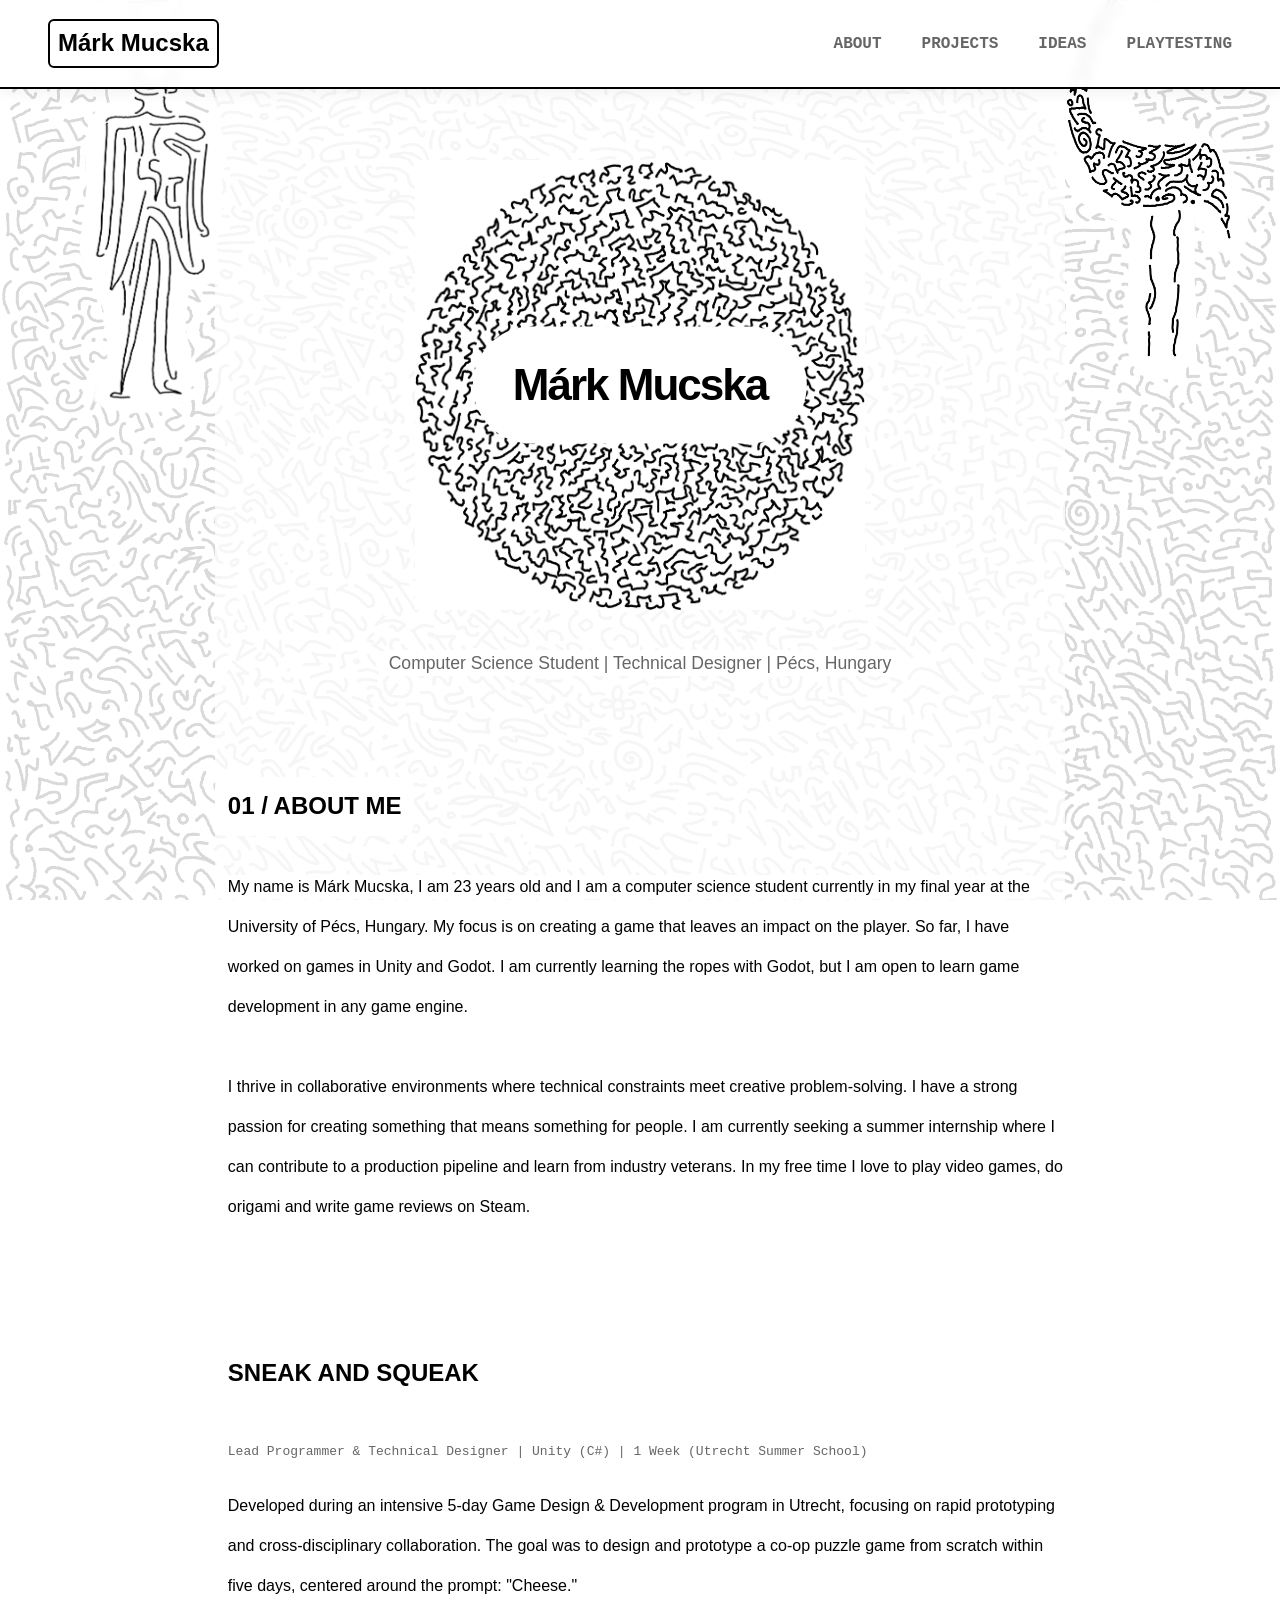
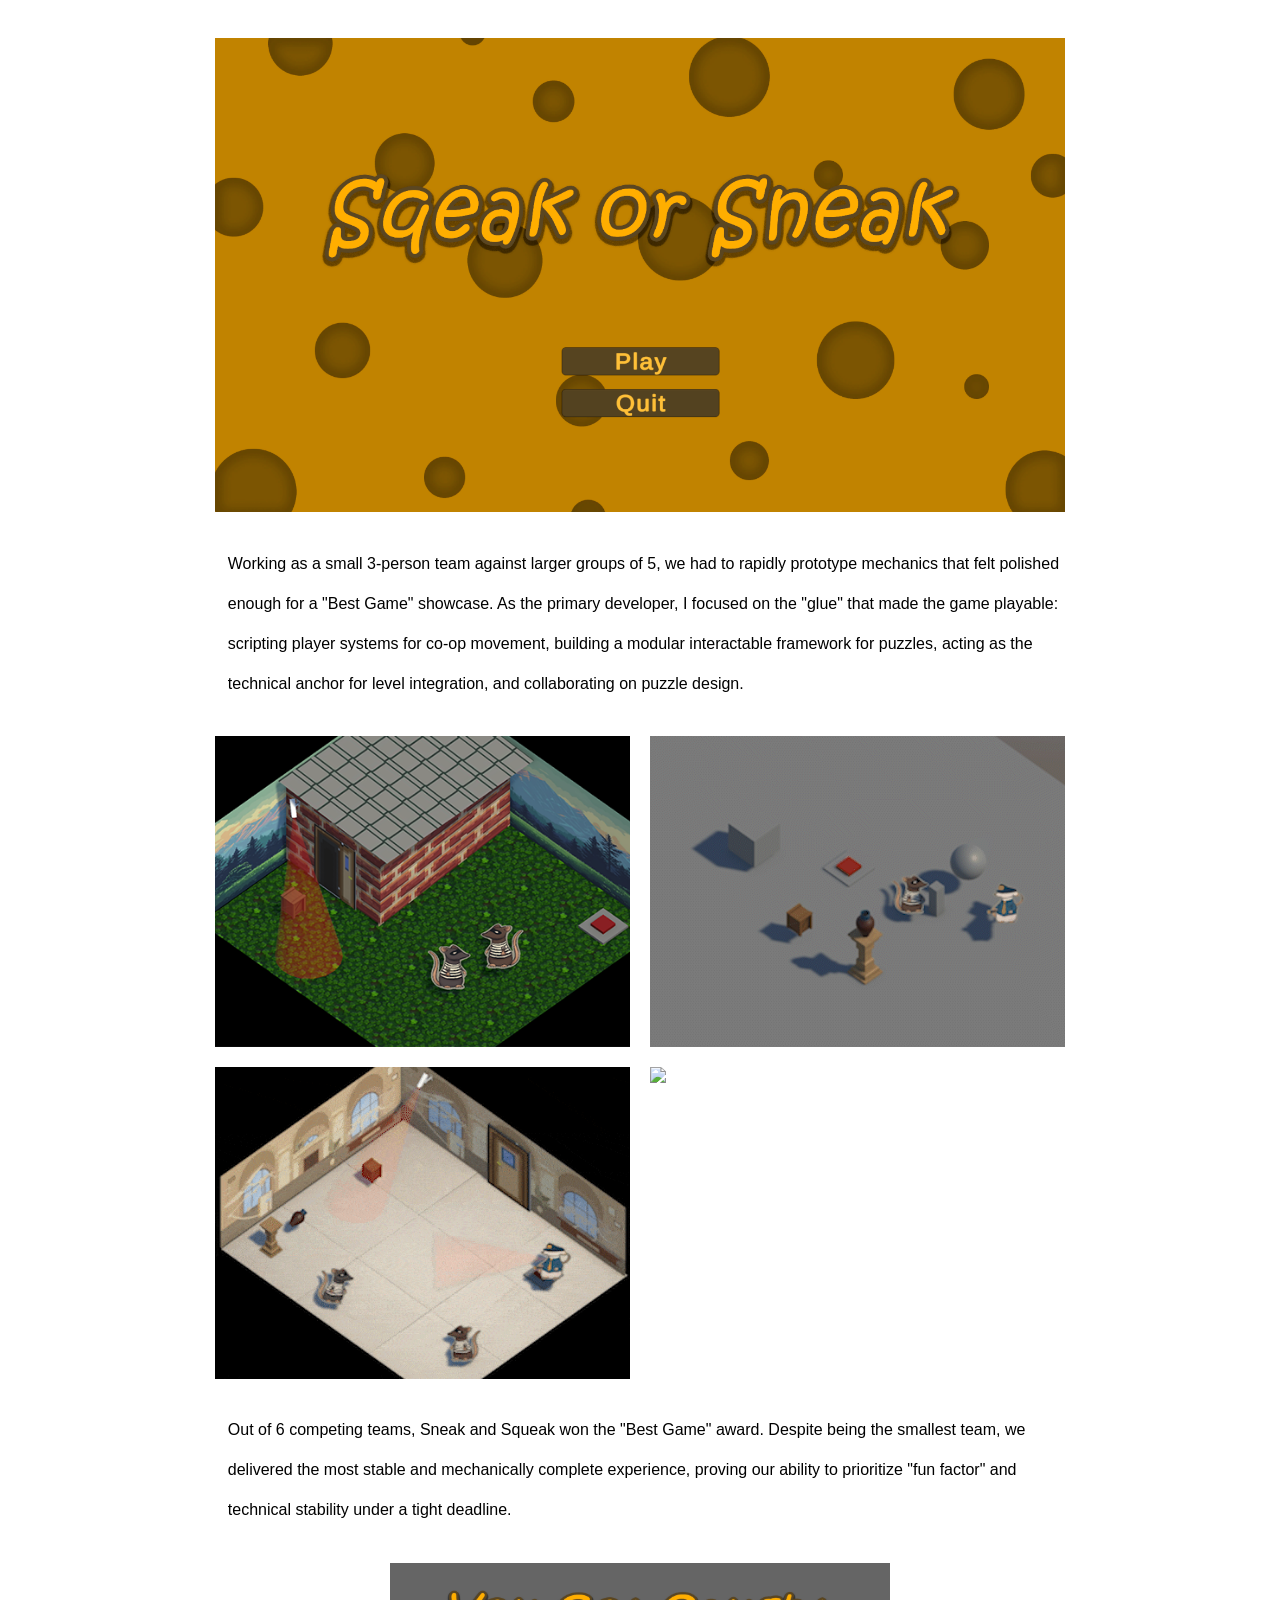
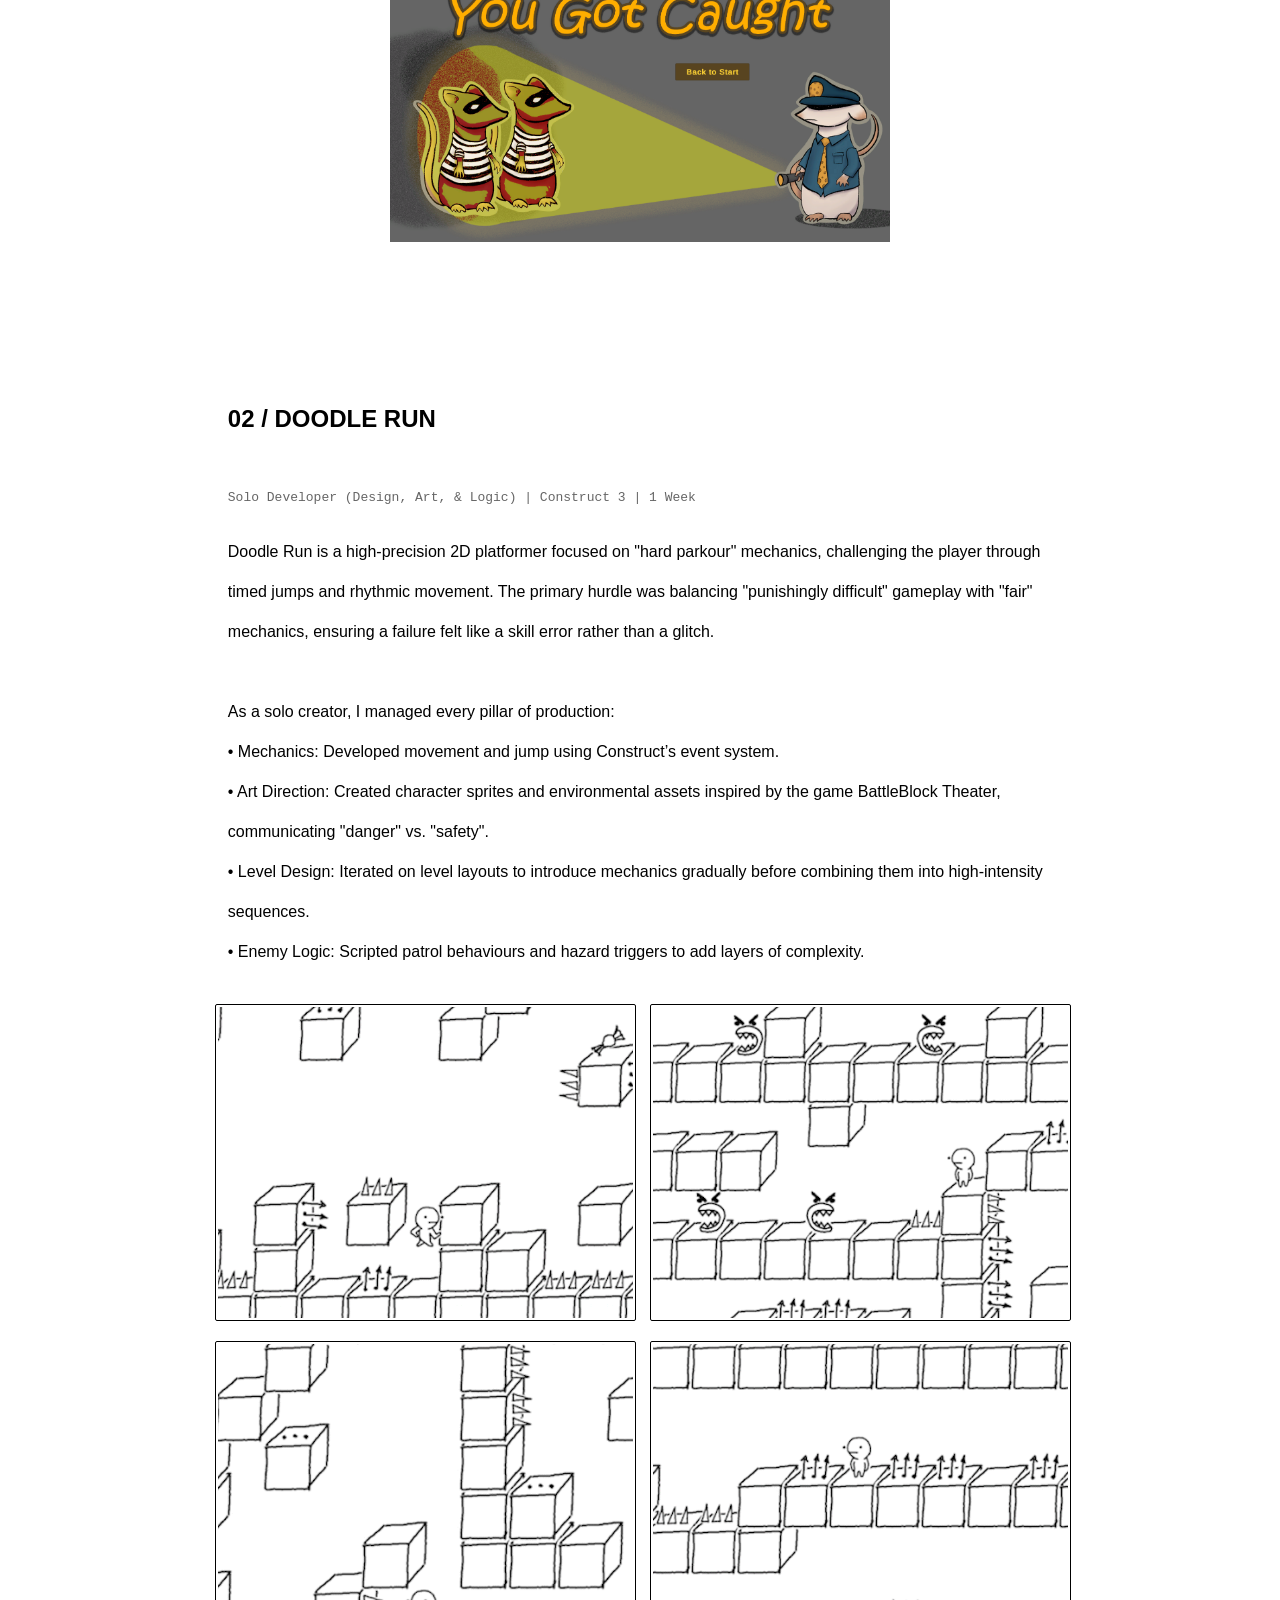
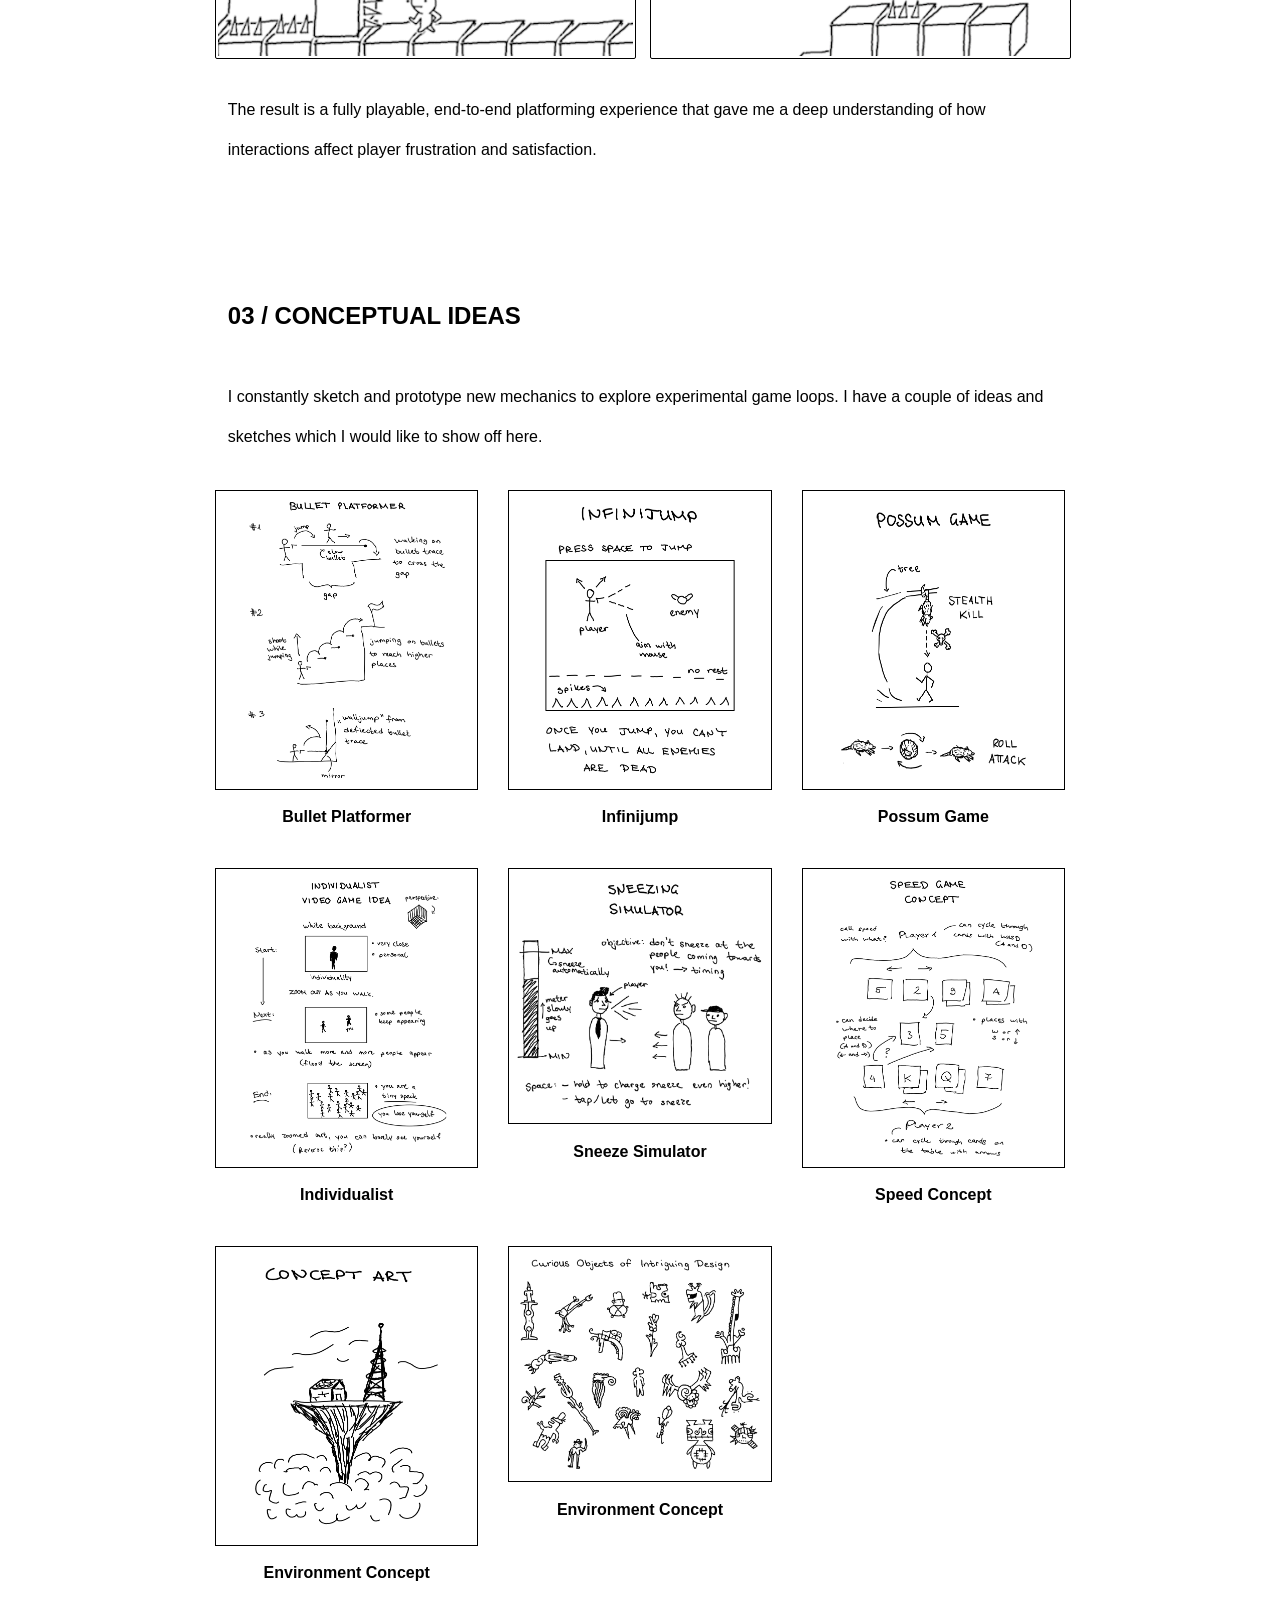
==== index.html @ 869388c9 "graphic and changes" ====
<!DOCTYPE html>
<html lang="en">
<head>
    <meta charset="UTF-8">
    <meta name="viewport" content="width=device-width, initial-scale=1.0">
    <title>Márk Mucska | Portfolio 2026</title>
    <link rel="stylesheet" href="style.css">
</head>
<body>

    <nav>
        <a href="#hero" class="nav-logo">Márk Mucska</a>
        <ul class="nav-links">
            <li><a href="#about">About</a></li>
            <li><a href="#sneak">Projects</a></li>
            <li><a href="#ideas">Ideas</a></li>
            <li><a href="#experience">Playtesting</a></li>
        </ul>
    </nav>

    <img src="media/graphics/left_side_fix.png" class="side-art left-art sketch-asset">
    <img src="media/graphics/right_side_fix.png" class="side-art right-art sketch-asset">

    <div class="container">
        <header id="hero" class="site-header reveal">
            <div class="hero-overlay-container">
                <img src="media/graphics/hero.png" class="hero-overlay-img sketch-asset" alt="Hero Art">
                <h1 class="hero-title-overlay">Márk Mucska</h1>
            </div>
            
            <p class="hero-subtitle">
                Computer Science Student | Technical Designer | Pécs, Hungary
            </p>
        </header>

        <section id="about" class="reveal">
            <h2>01 / About Me</h2>
            <br>
            <p>My name is Márk Mucska, I am 23 years old and I am a computer science student currently in my final year at the University of Pécs, Hungary. My focus is on creating a game that leaves an impact on the player. So far, I have worked on games in Unity and Godot. I am currently learning the ropes with Godot, but I am open to learn game development in any game engine.</p>
            <br><br>
            <p>I thrive in collaborative environments where technical constraints meet creative problem-solving. I have a strong passion for creating something that means something for people. I am currently seeking a summer internship where I can contribute to a production pipeline and learn from industry veterans. In my free time I love to play video games, do origami and write game reviews on Steam.</p>
        </section>

        <section id="sneak" class="reveal">
            <h2>Sneak and Squeak</h2>
            <br>
            <span class="project-meta">Lead Programmer & Technical Designer | Unity (C#) | 1 Week (Utrecht Summer School)</span>
            
            <p>Developed during an intensive 5-day Game Design & Development program in Utrecht, focusing on rapid prototyping and cross-disciplinary collaboration. The goal was to design and prototype a co-op puzzle game from scratch within five days, centered around the prompt: "Cheese."</p>
            
            <img src="media/sneak/sneak_4.png" class="feature-img hover-lift" alt="Title Screen">
            
            <p>Working as a small 3-person team against larger groups of 5, we had to rapidly prototype mechanics that felt polished enough for a "Best Game" showcase. As the primary developer, I focused on the "glue" that made the game playable: scripting player systems for co-op movement, building a modular interactable framework for puzzles, acting as the technical anchor for level integration, and collaborating on puzzle design.</p>

            <div class="gallery-grid dynamic-grid">
                <img src="media/sneak/sneak_6.png" class="hover-lift">
                <img src="media/sneak/sneak_1.gif" class="hover-lift">
                <img src="media/sneak/sneak_2.gif" class="hover-lift">
                <img src="media/sneak/sneak_3.gif" class="hover-lift">
            </div>

            <p>Out of 6 competing teams, Sneak and Squeak won the "Best Game" award. Despite being the smallest team, we delivered the most stable and mechanically complete experience, proving our ability to prioritize "fun factor" and technical stability under a tight deadline.</p>
            
            <img src="media/sneak/sneak_5.png" class="hover-lift" style="max-width: 500px; margin: 2rem auto; display: block;" alt="Caught Screen">
        </section>

        <section id="doodle" class="reveal">
            <h2>02 / Doodle Run</h2>
            <br>
            <span class="project-meta">Solo Developer (Design, Art, & Logic) | Construct 3 | 1 Week</span>
            
            <p>Doodle Run is a high-precision 2D platformer focused on "hard parkour" mechanics, challenging the player through timed jumps and rhythmic movement. The primary hurdle was balancing "punishingly difficult" gameplay with "fair" mechanics, ensuring a failure felt like a skill error rather than a glitch.</p>
            <br><br>
            <p>As a solo creator, I managed every pillar of production:</p><br>
            <p>• Mechanics: Developed movement and jump using Construct’s event system.</p><br>
            <p>• Art Direction: Created character sprites and environmental assets inspired by the game BattleBlock Theater, communicating "danger" vs. "safety".</p><br>
            <p>• Level Design: Iterated on level layouts to introduce mechanics gradually before combining them into high-intensity sequences.</p><br>
            <p>• Enemy Logic: Scripted patrol behaviours and hazard triggers to add layers of complexity.</p>

            <div class="gallery-grid dynamic-grid">
                <img src="media/doodle/doodle_1.gif" class="doodle-run-frame hover-lift">
                <img src="media/doodle/doodle_2.gif" class="doodle-run-frame hover-lift">
                <img src="media/doodle/doodle_3.gif" class="doodle-run-frame hover-lift">
                <img src="media/doodle/doodle_4.gif" class="doodle-run-frame hover-lift">
            </div>

            <p>The result is a fully playable, end-to-end platforming experience that gave me a deep understanding of how interactions affect player frustration and satisfaction.</p>
        </section>

        <section id="ideas" class="reveal">
            <h2>03 / Conceptual Ideas</h2>
            <br>
            <p>I constantly sketch and prototype new mechanics to explore experimental game loops. I have a couple of ideas and sketches which I would like to show off here.</p>

            <div class="ideas-grid dynamic-grid">
                <div class="idea-item" onclick="openLB('ideas',0)"><img src="media/ideas/bullet_plat.png" class="idea-frame"><p><strong>Bullet Platformer</strong></p></div>
                <div class="idea-item" onclick="openLB('ideas',1)"><img src="media/ideas/infinijump.png" class="idea-frame"><p><strong>Infinijump</strong></p></div>
                <div class="idea-item" onclick="openLB('ideas',2)"><img src="media/ideas/possum.png" class="idea-frame"><p><strong>Possum Game</strong></p></div>
                <div class="idea-item" onclick="openLB('ideas',3)"><img src="media/ideas/indiv.png" class="idea-frame"><p><strong>Individualist</strong></p></div>
                <div class="idea-item" onclick="openLB('ideas',4)"><img src="media/ideas/sneeze_sim.png" class="idea-frame"><p><strong>Sneeze Simulator</strong></p></div>
                <div class="idea-item" onclick="openLB('ideas',5)"><img src="media/ideas/speed.png" class="idea-frame"><p><strong>Speed Concept</strong></p></div>
                <div class="idea-item" onclick="openLB('ideas',6)"><img src="media/ideas/concept_art.png" class="idea-frame"><p><strong>Environment Concept</strong></p></div>
                <div class="idea-item" onclick="openLB('ideas',7)"><img src="media/ideas/ideas.png" class="idea-frame"><p><strong>Environment Concept</strong></p></div>
            </div>
        </section>

        <section id="experience" class="reveal">
            <h2>04 / Playtesting</h2>
            <br>
            <p>During the last couple of years, I did some playtesting for Tom Clancy's Rainbow Six Extraction, The Outlast Trials, Back 4 Blood, Deadlock and MultiVersus. Here I always left detailed feedback for these games which I hope was pretty helpful for companies.</p>
        </section>

        <footer class="reveal" style="text-align: center; padding: 4rem 0;">
            <img src="media/graphics/bottom_of_page.png" class="footer-art sketch-asset">
            <div class="contact-links">
                <a href="mailto:mark.mucska@gmail.com">Email</a>
                <a href="https://github.com/robb1ngood" target="_blank">GitHub</a>
                <a href="https://www.linkedin.com/in/márk-mucska-1a187a334/" target="_blank">LinkedIn</a>
                <a href="tel:+36301545406">+36301545406</a>
            </div>
            <p style="margin-top: 2rem; font-size: 0.7rem; color: #888;">© 2026 MÁRK MUCSKA</p>
        </footer>

    </div>

    <div class="lb" id="lb" onclick="lbOutside(event)">
        <div class="lb-inner">
            <button class="lb-close" onclick="closeLB()">CLOSE ✕</button>
            <button class="lb-arrow prev" onclick="event.stopPropagation();shiftLB(-1)">‹</button>
            <button class="lb-arrow next" onclick="event.stopPropagation();shiftLB(1)">›</button>
            <img id="lb-img" src="" alt="">
            <div class="lb-cap" id="lb-cap"></div>
        </div>
    </div>

    <script>
    // 1. Data defining the images in the gallery
    const galleryData = {
        ideas: [
            {src: 'media/ideas/bullet_plat.png', cap: 'Bullet Platformer'},
            {src: 'media/ideas/infinijump.png',  cap: 'Infinijump'},
            {src: 'media/ideas/possum.png',      cap: 'Possum Game'},
            {src: 'media/ideas/indiv.png',       cap: 'Individualist'},
            {src: 'media/ideas/sneeze_sim.png',  cap: 'Sneeze Simulator'},
            {src: 'media/ideas/speed.png',       cap: 'Speed Concept'},
            {src: 'media/ideas/concept_art.png', cap: 'Environment Concept'},
            {src: 'media/ideas/ideas.png',       cap: 'Environment Concept'}
        ]
    };

    let currentGallery = null;
    let currentIndex = 0;

    function openLB(gal, idx) {
        currentGallery = gal;
        currentIndex = idx;
        renderLB();
        document.getElementById('lb').classList.add('open');
        document.body.style.overflow = 'hidden'; 
    }

    function renderLB() {
        const item = galleryData[currentGallery][currentIndex];
        const lbImg = document.getElementById('lb-img');
        lbImg.src = item.src;
        document.getElementById('lb-cap').textContent = item.cap + ' (' + (currentIndex + 1) + '/' + galleryData[currentGallery].length + ')';
    }

    function shiftLB(direction) {
        const total = galleryData[currentGallery].length;
        currentIndex = (currentIndex + direction + total) % total;
        renderLB();
    }

    function closeLB() {
        document.getElementById('lb').classList.remove('open');
        document.body.style.overflow = '';
        document.getElementById('lb-img').src = '';
    }

    function lbOutside(e) {
        if (e.target === document.getElementById('lb')) closeLB();
    }

    document.addEventListener('keydown', e => {
        if (!document.getElementById('lb').classList.contains('open')) return;
        if (e.key === 'Escape') closeLB();
        if (e.key === 'ArrowRight') shiftLB(1);
        if (e.key === 'ArrowLeft') shiftLB(-1);
    });

    // --- DYNAMIC EFFECTS ADDITIONS ---

    // Scroll reveal
    const reveals = document.querySelectorAll('.reveal');
    const observer = new IntersectionObserver((entries) => {
      entries.forEach(entry => {
        if (entry.isIntersecting) {
          entry.target.classList.add('visible');
        }
      });
    }, { threshold: 0.1 });
    reveals.forEach(el => observer.observe(el));

    // Staggered Grids
    const grids = document.querySelectorAll('.dynamic-grid');
    const gridObserver = new IntersectionObserver((entries) => {
        entries.forEach(entry => {
            if (entry.isIntersecting) {
                entry.target.classList.add('visible');
                const children = Array.from(entry.target.children);
                children.forEach((child, i) => {
                    child.style.transitionDelay = `${i * 0.15}s`;
                });
            }
        });
    }, { threshold: 0.15 });
    grids.forEach(grid => gridObserver.observe(grid));

    // Active nav highlight
    const sections = document.querySelectorAll('section[id], header[id]');
    const navLinks = document.querySelectorAll('.nav-links a');
    window.addEventListener('scroll', () => {
      let current = '';
      sections.forEach(s => {
        if (window.scrollY >= s.offsetTop - 150) current = s.id;
      });
      navLinks.forEach(a => {
        a.classList.remove('active');
        if (a.getAttribute('href') === '#' + current) {
            a.classList.add('active');
        }
      });
    });
    </script>
</body>
</html>
---- style.css ----
/* --- DESIGN SYSTEM: INVERTED THEME --- */
:root {
    --bg-color: #ffffff;
    --text-color: #000000;
    --secondary-text: #666666;
    --accent-color: #000000;
}

html {
    scroll-behavior: smooth;
}

body {
    background-color: var(--bg-color);
    color: var(--text-color);
    font-family: 'Inter', -apple-system, sans-serif;
    line-height: 1.6;
    margin: 0;
    overflow-x: hidden;
}

/* Updated Background */
body::before {
    content: "";
    position: fixed;
    top: 50%;
    left: 50%;
    width: 100vh;
    height: 100vw;
    transform: translate(-50%, -50%) rotate(-90deg);
    background-image: url('media/graphics/background.png'); 
    background-size: cover;
    background-position: center;
    background-attachment: fixed;
    opacity: 0.15; 
    z-index: -1;
    pointer-events: none;
}

/* ── STICKY SKETCH NAV ── */
nav {
    position: fixed;
    top: 0; left: 0; right: 0;
    z-index: 1000;
    background: rgba(255, 255, 255, 0.95);
    border-bottom: 2px solid #000;
    padding: 1.2rem 3rem;
    display: flex;
    justify-content: space-between;
    align-items: center;
    box-shadow: 0 4px 15px rgba(0,0,0,0.05);
    backdrop-filter: blur(5px);
}

.nav-logo {
    font-weight: 900;
    font-size: 1.5rem;
    color: black;
    text-decoration: none;
    border: 2px solid black;
    padding: 0.2rem 0.5rem;
    border-radius: 6px;
    background: white;
    transition: transform 0.2s, box-shadow 0.2s;
}

.nav-logo:hover {
    transform: translateY(-2px);
    box-shadow: 4px 4px 0 black;
}

.nav-links {
    display: flex;
    gap: 2.5rem;
    list-style: none;
    margin: 0; padding: 0;
}

.nav-links a {
    text-decoration: none;
    color: var(--secondary-text);
    font-weight: bold;
    text-transform: uppercase;
    font-family: monospace;
    font-size: 1rem;
    position: relative;
    transition: color 0.2s ease;
}

.nav-links a::after {
    content: '';
    position: absolute;
    width: 100%;
    height: 2px;
    bottom: -4px;
    left: 0;
    background-color: #000;
    transform: scaleX(0);
    transform-origin: right;
    transition: transform 0.3s ease-out;
}

.nav-links a:hover, .nav-links a.active {
    color: #000;
}

.nav-links a:hover::after, .nav-links a.active::after {
    transform: scaleX(1);
    transform-origin: left;
}

/* Hero Section Layout */
.site-header {
    padding: 8rem 0 2rem; /* Adjusted for nav */
    text-align: center;
}

.hero-overlay-container {
    position: relative;
    width: 450px;
    height: 450px;
    margin: 0 auto 2.5rem;
    overflow: hidden;
    display: flex;
    justify-content: center;
    align-items: center;
}

.hero-overlay-img {
    display: block;
    width: 100%;
    height: 100%;
    object-fit: cover;
    animation: spin 30s linear infinite;
}

@keyframes spin {
    from { transform: rotate(0deg); }
    to { transform: rotate(360deg); }
}

.hero-title-overlay {
    position: absolute;
    top: 50%;
    left: 50%;
    transform: translate(-50%, -50%);
    font-size: 44px;
    font-weight: 900;
    color: black;
    margin: 0;
    background-color: white;
    padding: 10px 40px;
    white-space: nowrap;
    border-radius: 100px; 
}

.hero-subtitle {
    color: #666;
    max-width: 600px;
    margin: 0 auto;
    font-size: 1.1rem;
    line-height: 1.5;
}

.container {
    max-width: 850px;
    margin: 0 auto;
    position: relative;
    background: rgba(255, 255, 255, 0.75);
    z-index: 2;
    padding-top: 2rem; /* Buffer space under nav */
}

/* Side Art */
@keyframes wobble {
    0% { transform: rotate(-2deg); }
    50% { transform: rotate(2deg); }
    100% { transform: rotate(-2deg); }
}

.side-art {
    position: fixed;
    top: 15%;
    transform: translateY(-50%);
    width: 210px;
    z-index: 1;
    pointer-events: none;
    animation: wobble 6s ease-in-out infinite;
    backface-visibility: hidden;
}
.left-art { left: 30px; }
.right-art { animation-delay: -3s; right: 30px; }

/* Adjusted inline background styles here */
h1, h2, p, .project-meta, .idea-item p {
    display: inline;
    background: #ffffff;
    padding: 0.2rem 0.8rem; /* Slightly thicker padding to compensate for shadow loss */
    border-radius: 12px; /* Smooth rounded corners instead of 8px */
    line-height: 2.2;
    box-decoration-break: clone;
    -webkit-box-decoration-break: clone;
    /* Note: Sharp, horizontal box shadows removed here to fix the square edges */
}

h1 { 
    display: block;
    width: fit-content;
    margin: 0 auto 1rem;
    font-size: 3.5rem; 
    letter-spacing: -2px; 
    box-shadow: none;
}

h2 { 
    display: inline-block; 
    margin-bottom: 2rem;
    text-transform: uppercase;
}

section p {
    display: inline;
    margin-bottom: 1.5rem;
}

section {
    padding: 3rem 0;
    border-bottom: none;
    line-height: 2.5;
}

.project-meta {
    font-family: monospace;
    color: var(--secondary-text);
    display: block;
    margin-bottom: 1rem;
}

/* ── DYNAMIC ANIMATIONS ── */
.reveal {
    opacity: 0;
    transform: translateY(40px);
    transition: opacity 0.8s ease-out, transform 0.8s ease-out;
}

.reveal.visible {
    opacity: 1;
    transform: none;
}

.dynamic-grid > * {
    opacity: 0;
    transform: translateY(20px);
    transition: opacity 0.6s ease-out, transform 0.6s ease-out;
}

.dynamic-grid.visible > * {
    opacity: 1;
    transform: none;
}

/* Hover Lift Effect */
.hover-lift {
    transition: transform 0.3s ease, box-shadow 0.3s ease;
}
.hover-lift:hover {
    transform: translateY(-5px);
    box-shadow: 0 10px 20px rgba(0,0,0,0.1);
}

.gallery-grid {
    display: grid;
    grid-template-columns: 1fr 1fr;
    gap: 20px;
    margin: 2rem 0;
}

img, video {
    width: 100%;
    display: block;
    border: none;
}

.gallery-grid img.doodle-run-frame {
    border: 1px solid black;
    display: block;
    width: 100%;
    padding: 2px;
    background-color: white; 
    border-radius: 2px;
}

.feature-img { margin: 2rem 0; }

.ideas-grid {
    display: grid;
    grid-template-columns: repeat(auto-fill, minmax(250px, 1fr));
    gap: 30px;
    margin-top: 2rem;
}

.idea-item {
    text-align: center;
    cursor: pointer;
}

.idea-item img {
    max-height: 300px;
    object-fit: contain;
    margin: 0 auto;
}

.idea-item img.idea-frame {
    border: 1px solid #000;
    padding: 3px;
    background-color: #fff;
    display: block;
    width: 100%;
    height: auto;
    margin-bottom: 0.5rem;
    box-sizing: border-box;
    transition: all 0.2s ease;
}

.idea-item:hover img.idea-frame {
    border-color: #666;
    transform: scale(1.03) rotate(1deg);
    box-shadow: 0 10px 15px rgba(0,0,0,0.05);
}

/* --- CONTACT --- */
.footer-art { width: 100%; margin: 3rem 0; }
.contact-links a {
    color: var(--accent-color);
    text-decoration: underline;
    margin: 0 1rem;
    font-weight: bold;
    font-family: monospace;
    transition: color 0.2s;
}
.contact-links a:hover {
    color: #888;
}

/* --- LIGHTBOX --- */
.lb {
    display: none; 
    position: fixed; 
    inset: 0; 
    z-index: 2000;
    background: rgba(255, 255, 255, 0.98);
    align-items: center; 
    justify-content: center; 
    cursor: zoom-out;
}

.lb.open { display: flex; }

.lb-inner {
    position: relative;
    display: flex;
    flex-direction: column;
    align-items: center;
    justify-content: center;
    width: 90vw; 
    height: 90vh;
    pointer-events: none;
}

#lb-img {
    max-width: 100%;
    max-height: 80vh; 
    width: auto;
    height: auto;
    object-fit: contain; 
    border: 1px solid #000;
    background: white;
    box-shadow: 0 10px 30px rgba(0,0,0,0.1);
    pointer-events: auto;
}

.lb-cap {
    font-family: monospace;
    font-size: 0.9rem;
    color: #000;
    margin-top: 15px;
    background: white;
    padding: 5px 10px;
}

.lb-close {
    position: absolute;
    top: 0;
    right: 0;
    padding: 10px;
    background: white;
    border: 1px solid black;
    font-family: monospace;
    cursor: pointer;
    z-index: 2010;
    pointer-events: auto;
    transition: background 0.2s, color 0.2s;
}

.lb-close:hover {
    background: black;
    color: white;
}

.lb-arrow {
    position: absolute;
    top: 50%;
    transform: translateY(-50%);
    font-size: 3rem;
    background: rgba(255,255,255,0.8);
    border: none;
    cursor: pointer;
    padding: 10px;
    z-index: 2010;
    pointer-events: auto;
    transition: opacity 0.2s;
}

.lb-arrow:hover { opacity: 0.5; }
.lb-arrow.prev { left: -80px; }
.lb-arrow.next { right: -80px; }

/* Mobile fixes */
@media (max-width: 1100px) { .side-art { display: none; } }
@media (max-width: 800px) {
    .lb-arrow { display: none; }
    nav { padding: 1rem; }
    .nav-links { display: none; }
}
@media (max-width: 600px) { 
    .gallery-grid, .ideas-grid { grid-template-columns: 1fr; } 
    h1 { font-size: 2.5rem; } 
    .hero-overlay-container { width: 300px; height: 300px; }
}
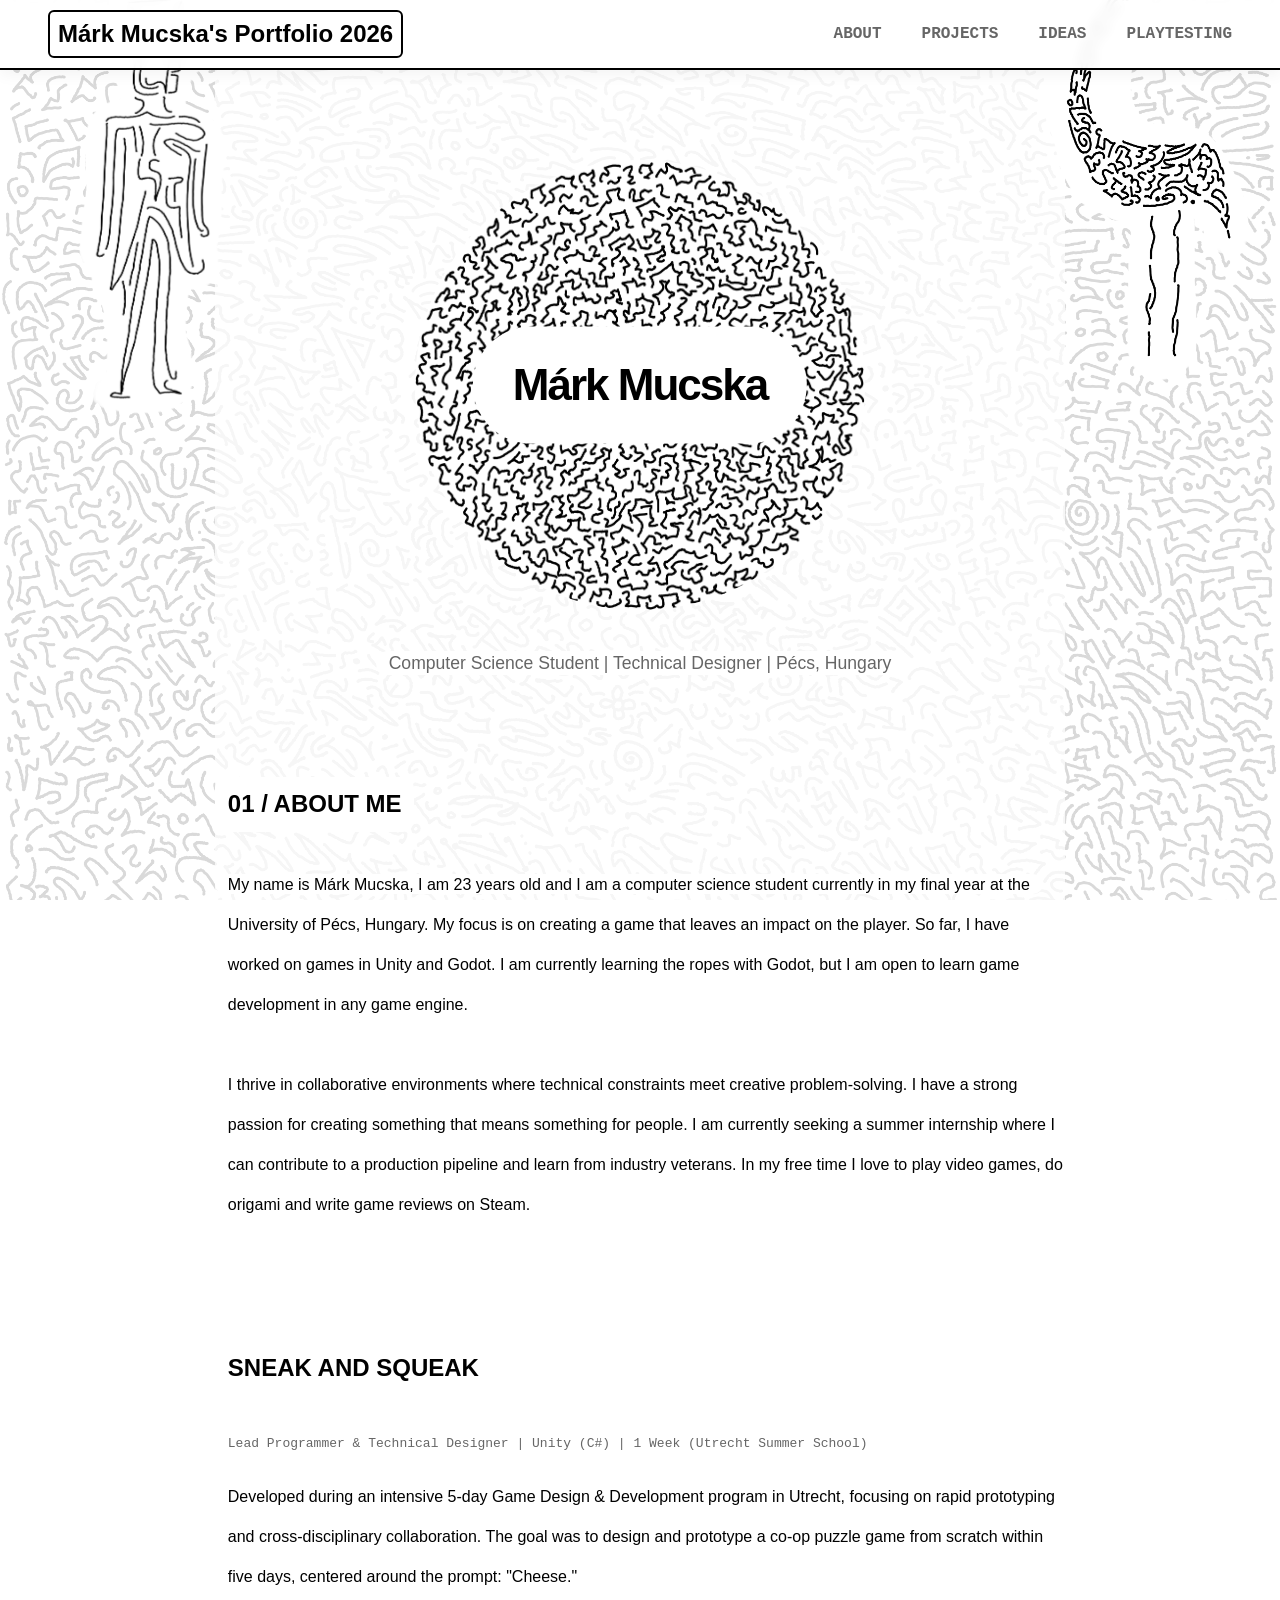
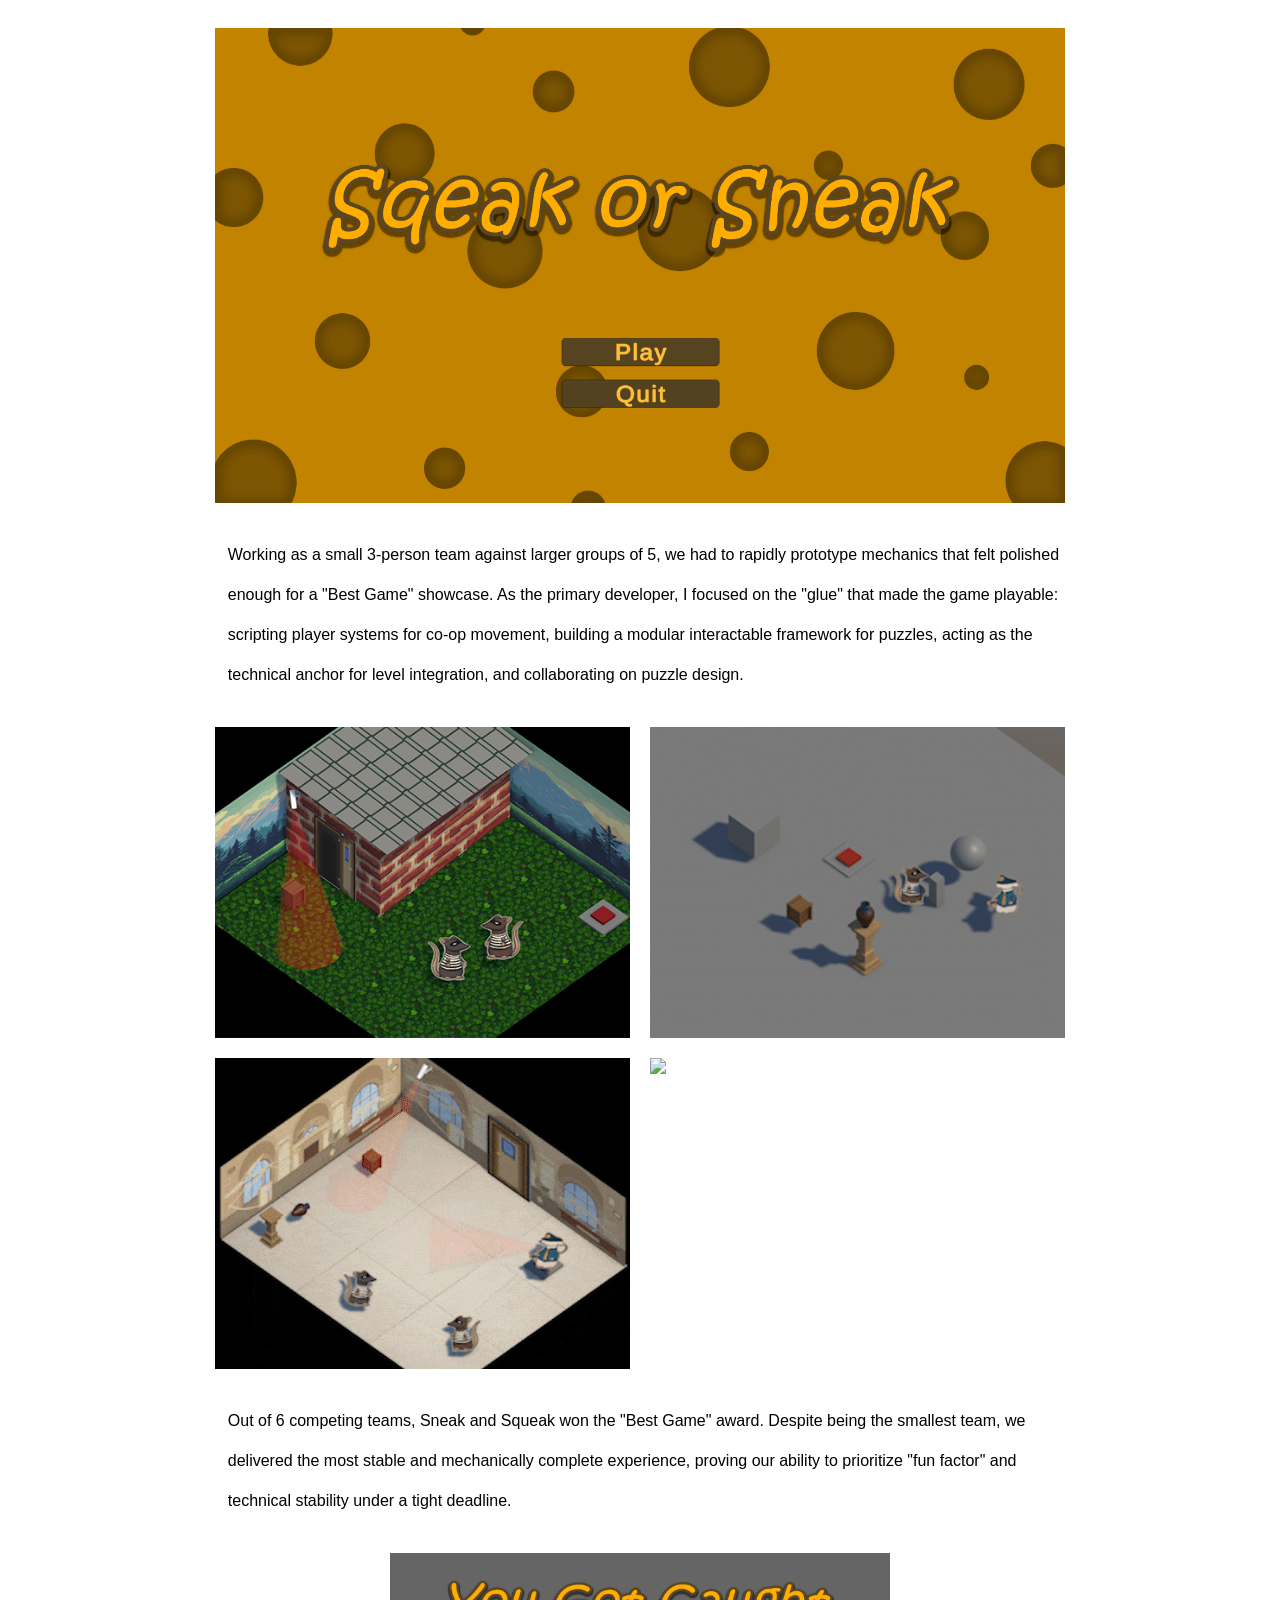
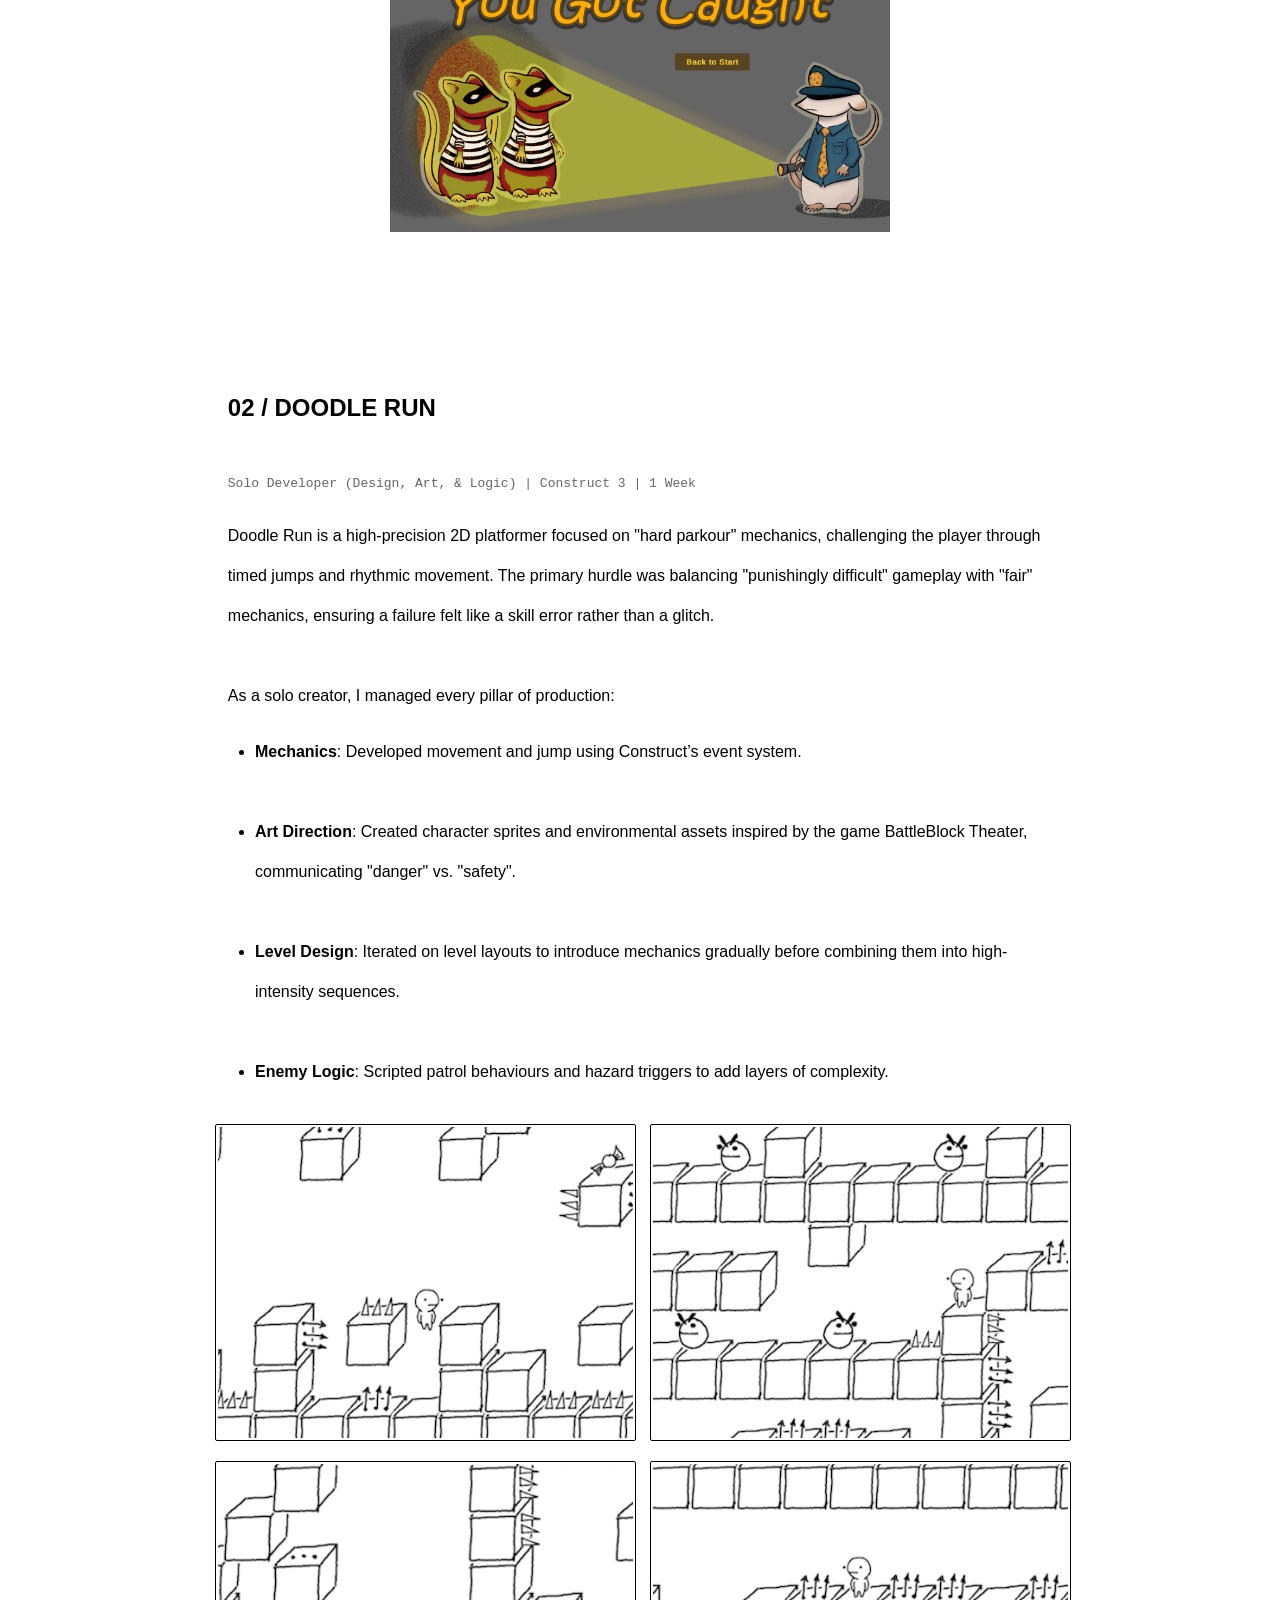
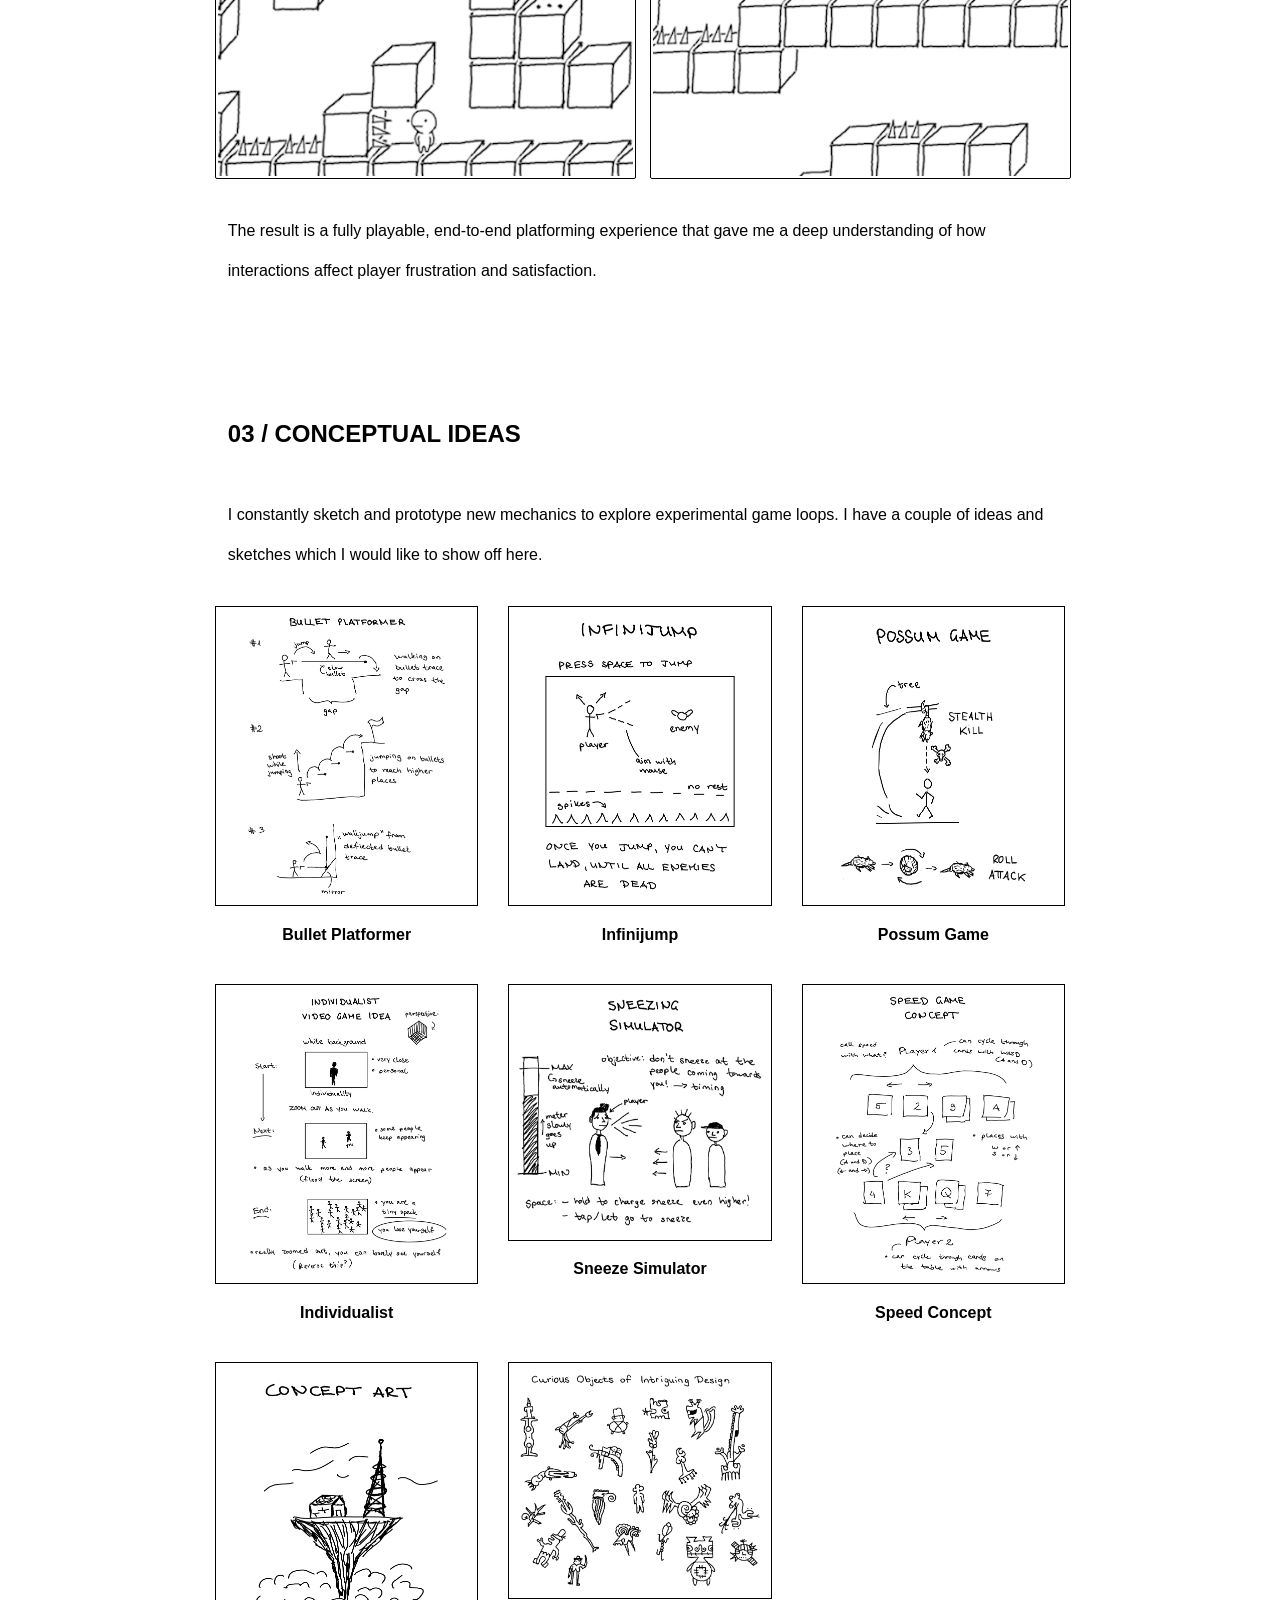
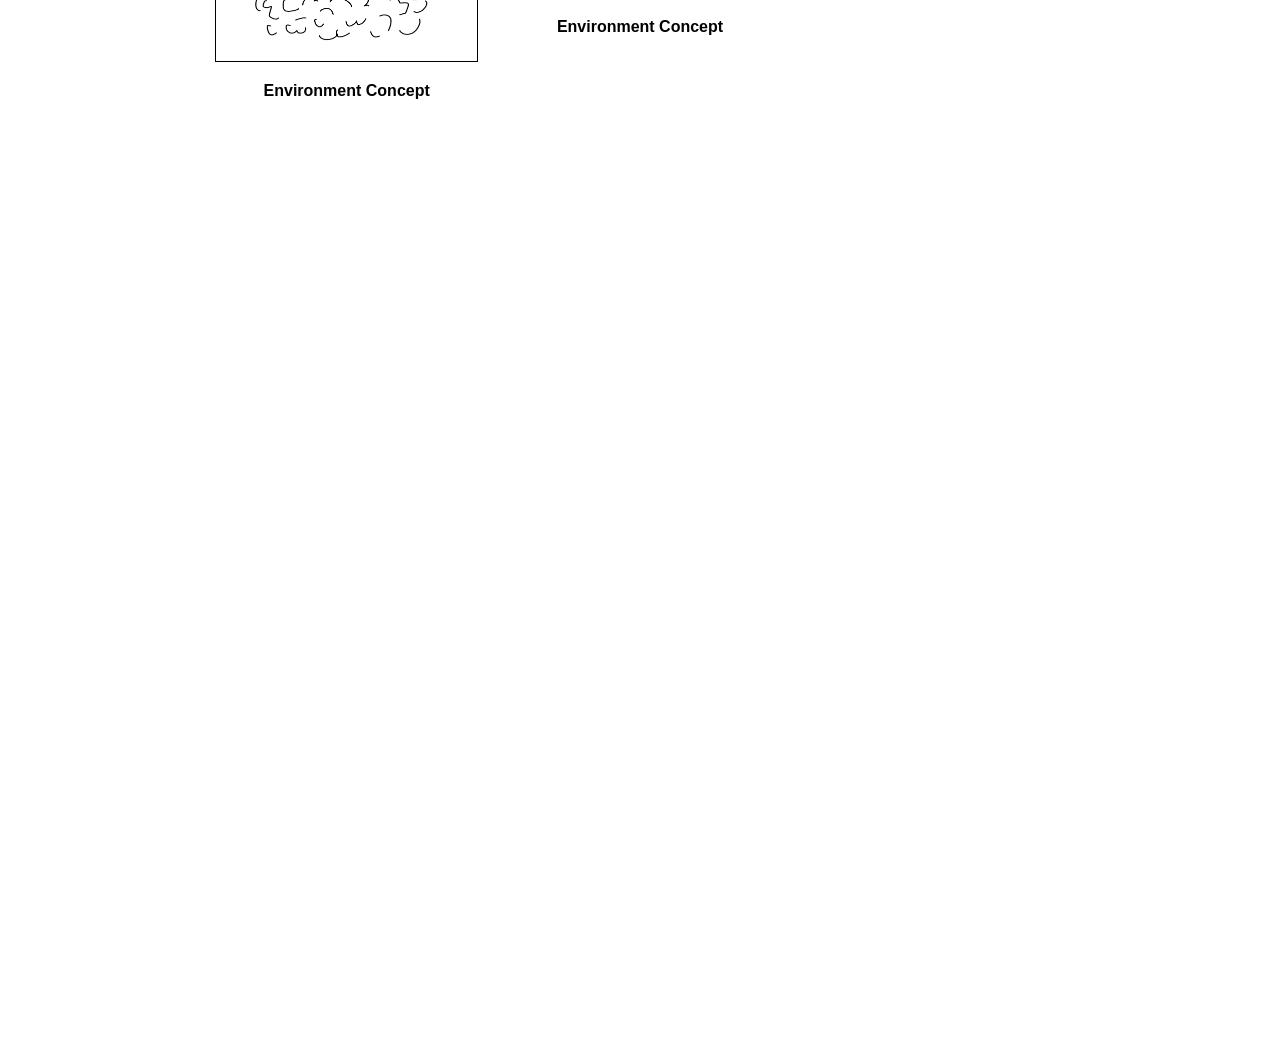
==== commit b7f7a6e9: "list" ====
--- a/index.html
+++ b/index.html
@@ -9,7 +9,7 @@
 <body>
 
     <nav>
-        <a href="#hero" class="nav-logo">Márk Mucska</a>
+        <a href="#hero" class="nav-logo">Márk Mucska's Portfolio 2026</a>
         <ul class="nav-links">
             <li><a href="#about">About</a></li>
             <li><a href="#sneak">Projects</a></li>
@@ -72,10 +72,12 @@
             <p>Doodle Run is a high-precision 2D platformer focused on "hard parkour" mechanics, challenging the player through timed jumps and rhythmic movement. The primary hurdle was balancing "punishingly difficult" gameplay with "fair" mechanics, ensuring a failure felt like a skill error rather than a glitch.</p>
             <br><br>
             <p>As a solo creator, I managed every pillar of production:</p><br>
-            <p>• Mechanics: Developed movement and jump using Construct’s event system.</p><br>
-            <p>• Art Direction: Created character sprites and environmental assets inspired by the game BattleBlock Theater, communicating "danger" vs. "safety".</p><br>
-            <p>• Level Design: Iterated on level layouts to introduce mechanics gradually before combining them into high-intensity sequences.</p><br>
-            <p>• Enemy Logic: Scripted patrol behaviours and hazard triggers to add layers of complexity.</p>
+            <ul>
+                <li><b>Mechanics</b>: Developed movement and jump using Construct’s event system.</li><br>
+                <li><b>Art Direction</b>: Created character sprites and environmental assets inspired by the game BattleBlock Theater, communicating "danger" vs. "safety".</li><br>
+                <li><b>Level Design</b>: Iterated on level layouts to introduce mechanics gradually before combining them into high-intensity sequences.</li><br>
+                <li><b>Enemy Logic</b>: Scripted patrol behaviours and hazard triggers to add layers of complexity.</li>
+            </ul>
 
             <div class="gallery-grid dynamic-grid">
                 <img src="media/doodle/doodle_1.gif" class="doodle-run-frame hover-lift">
--- a/style.css
+++ b/style.css
@@ -44,7 +44,7 @@
     z-index: 1000;
     background: rgba(255, 255, 255, 0.95);
     border-bottom: 2px solid #000;
-    padding: 1.2rem 3rem;
+    padding: 0.6rem 3rem; /* Reduced vertical padding from 1.2rem to 0.6rem */
     display: flex;
     justify-content: space-between;
     align-items: center;
@@ -111,7 +111,7 @@
 
 /* Hero Section Layout */
 .site-header {
-    padding: 8rem 0 2rem; /* Adjusted for nav */
+    padding: 8rem 0 2rem;
     text-align: center;
 }
 
@@ -120,6 +120,7 @@
     width: 450px;
     height: 450px;
     margin: 0 auto 2.5rem;
+    border-radius: 50%;
     overflow: hidden;
     display: flex;
     justify-content: center;
@@ -131,7 +132,7 @@
     width: 100%;
     height: 100%;
     object-fit: cover;
-    animation: spin 30s linear infinite;
+    animation: spin 15s linear infinite;
 }
 
 @keyframes spin {
@@ -168,7 +169,7 @@
     position: relative;
     background: rgba(255, 255, 255, 0.75);
     z-index: 2;
-    padding-top: 2rem; /* Buffer space under nav */
+    padding-top: 2rem;
 }
 
 /* Side Art */
@@ -191,16 +192,14 @@
 .left-art { left: 30px; }
 .right-art { animation-delay: -3s; right: 30px; }
 
-/* Adjusted inline background styles here */
 h1, h2, p, .project-meta, .idea-item p {
     display: inline;
     background: #ffffff;
-    padding: 0.2rem 0.8rem; /* Slightly thicker padding to compensate for shadow loss */
-    border-radius: 12px; /* Smooth rounded corners instead of 8px */
+    padding: 0.1rem 0.8rem;
+    border-radius: 12px;
     line-height: 2.2;
     box-decoration-break: clone;
     -webkit-box-decoration-break: clone;
-    /* Note: Sharp, horizontal box shadows removed here to fix the square edges */
 }
 
 h1 { 
@@ -429,7 +428,7 @@
 @media (max-width: 1100px) { .side-art { display: none; } }
 @media (max-width: 800px) {
     .lb-arrow { display: none; }
-    nav { padding: 1rem; }
+    nav { padding: 0.8rem; }
     .nav-links { display: none; }
 }
 @media (max-width: 600px) { 
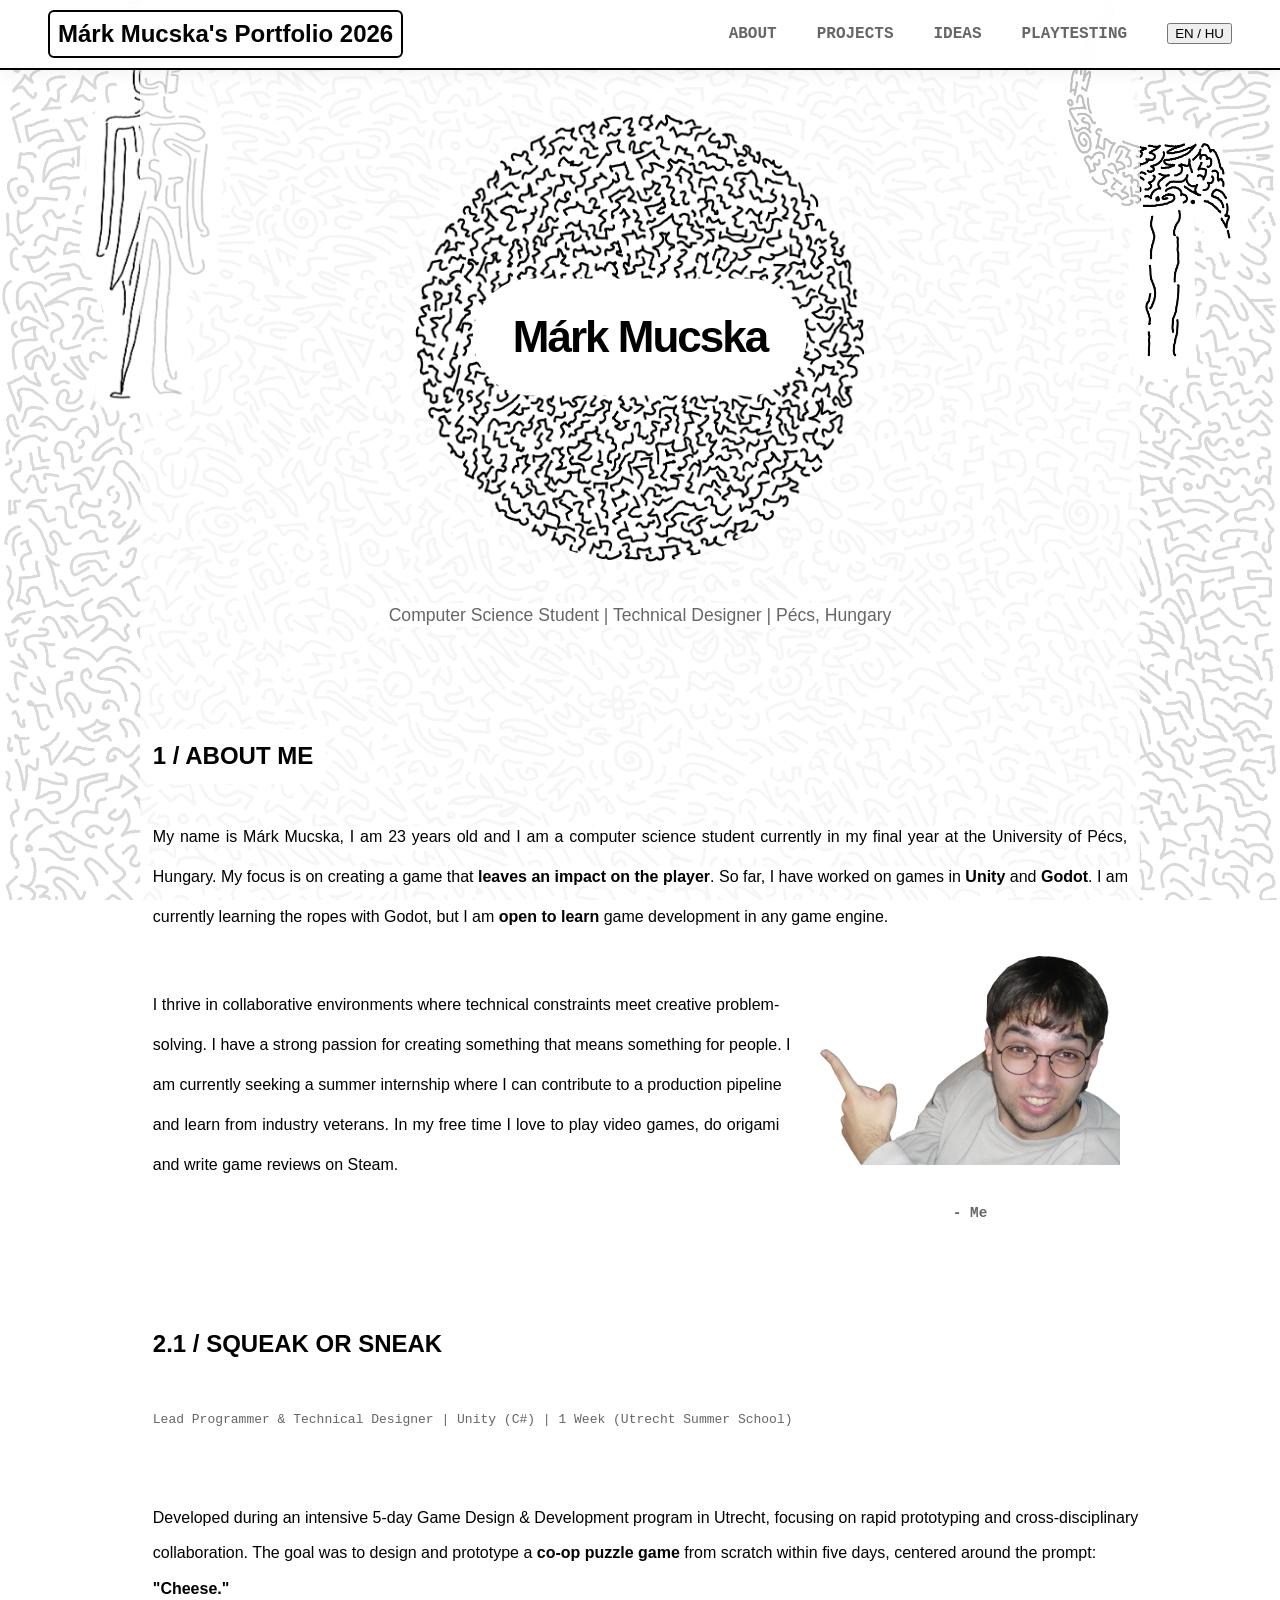
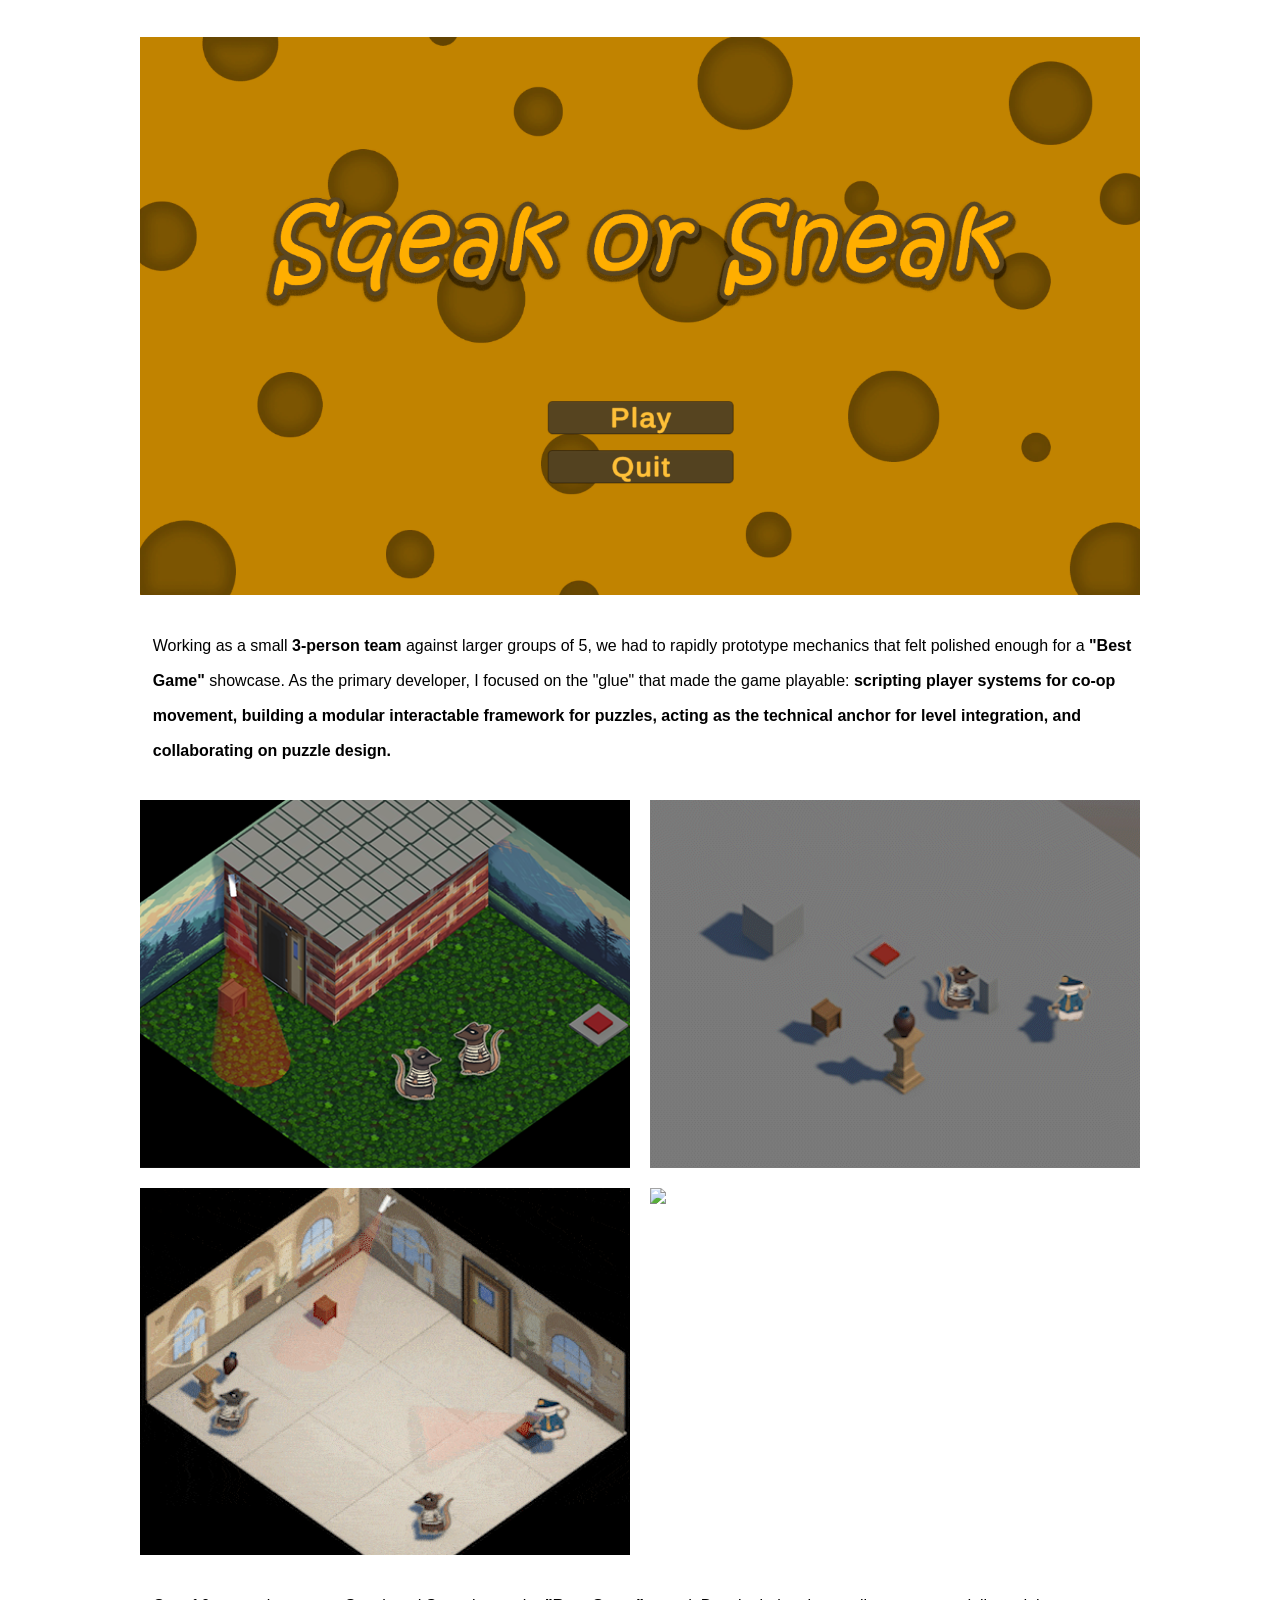
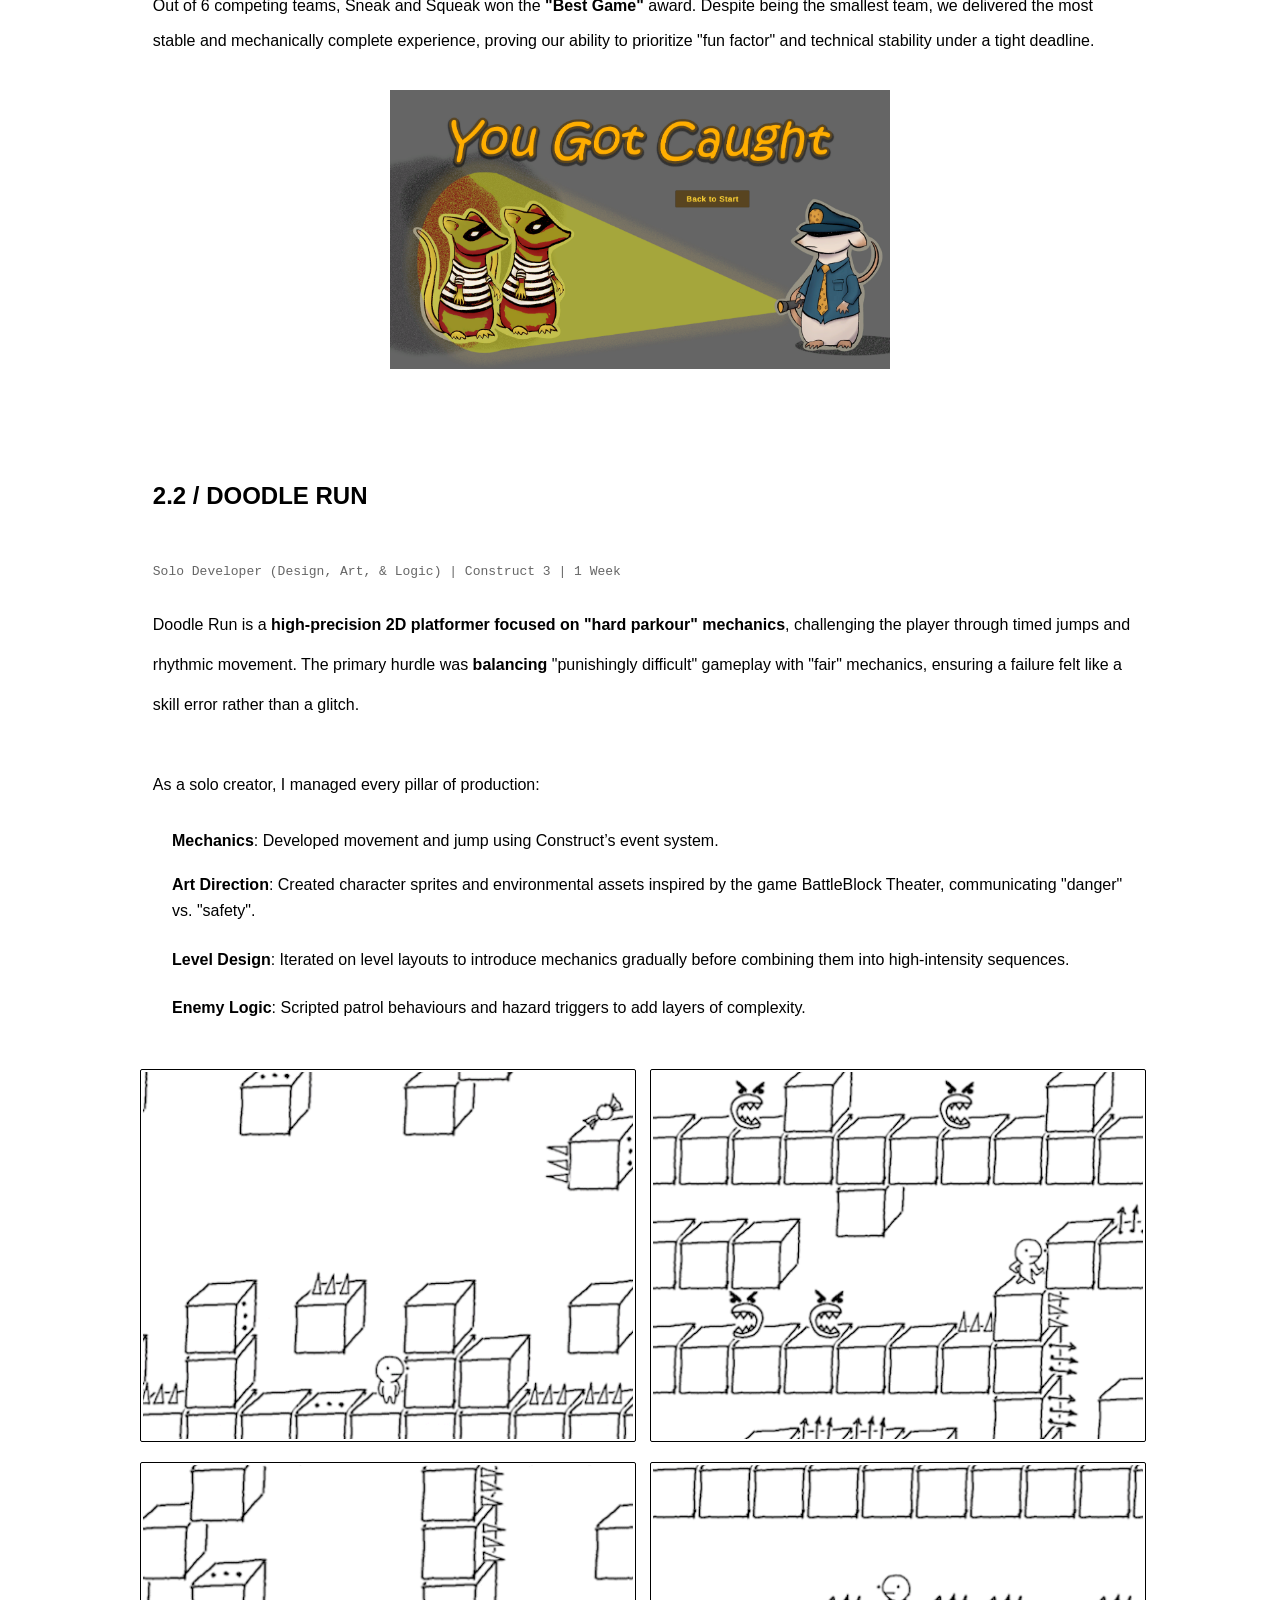
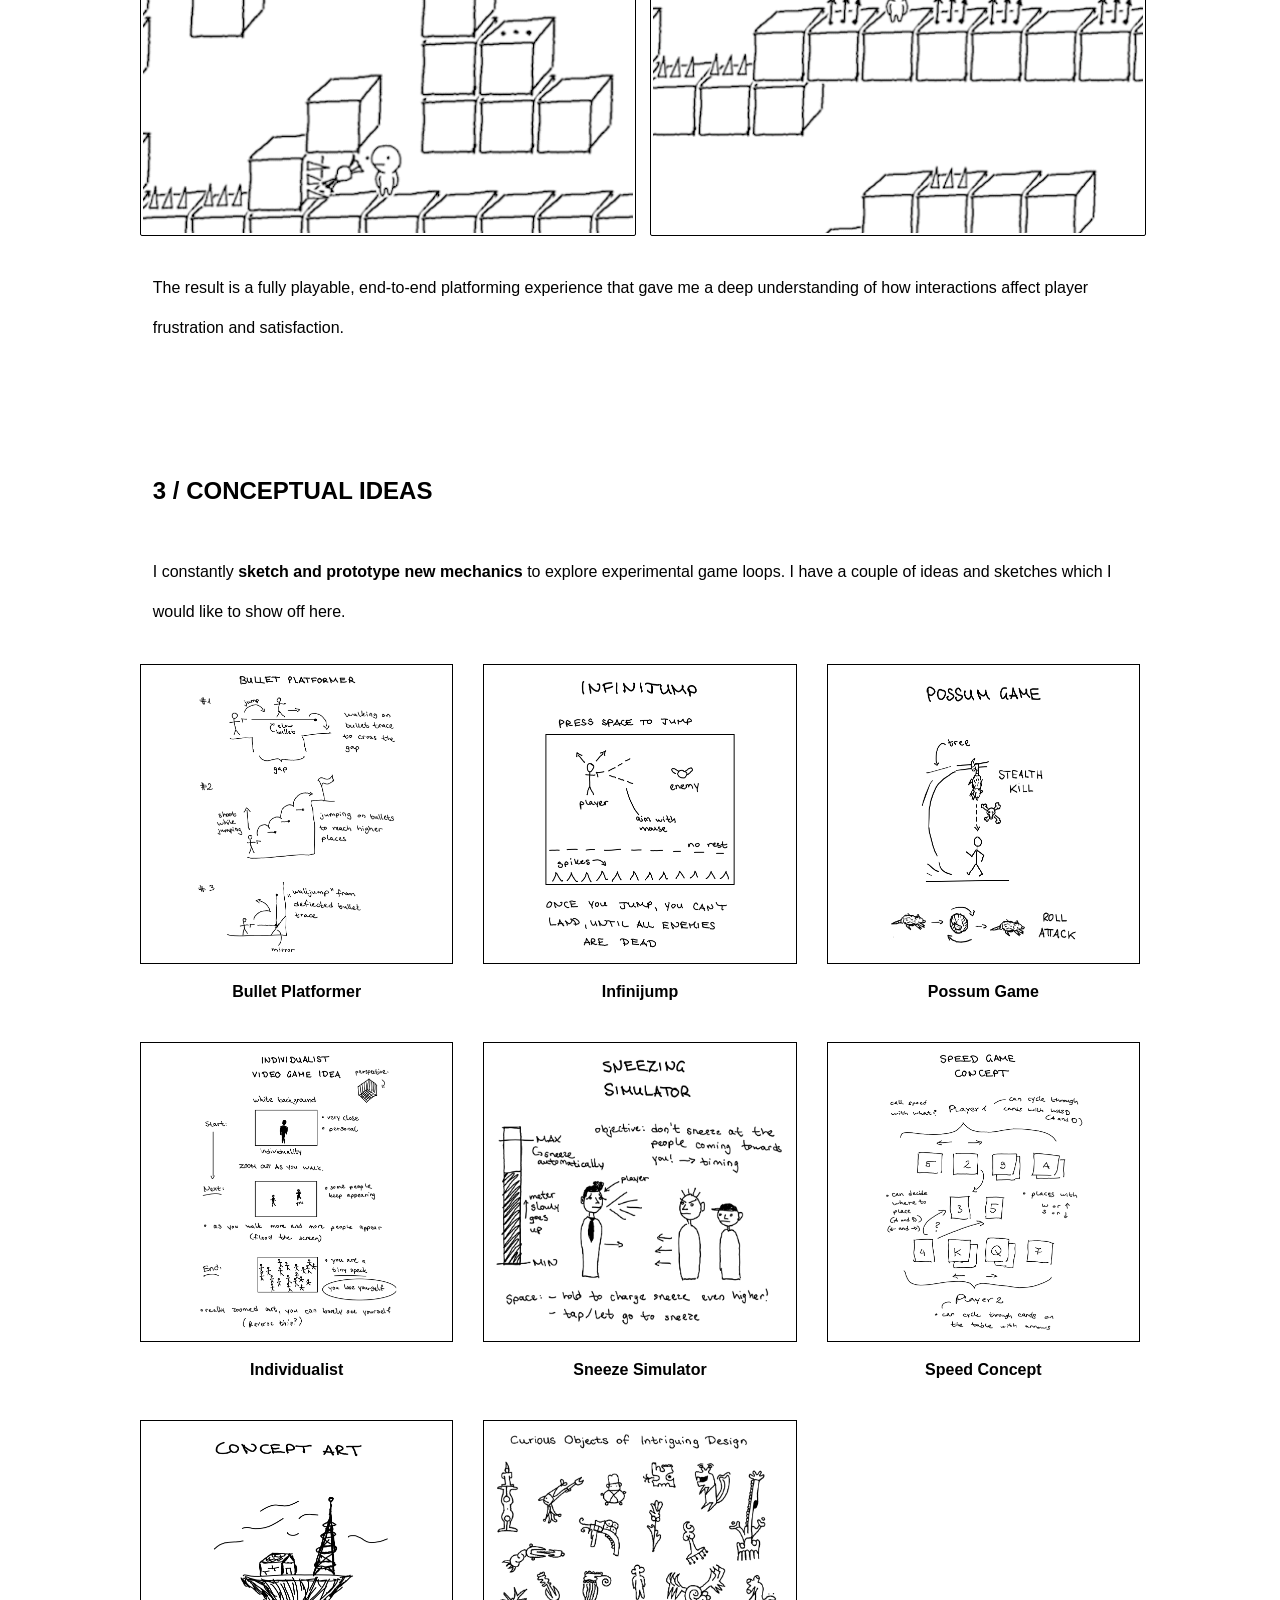
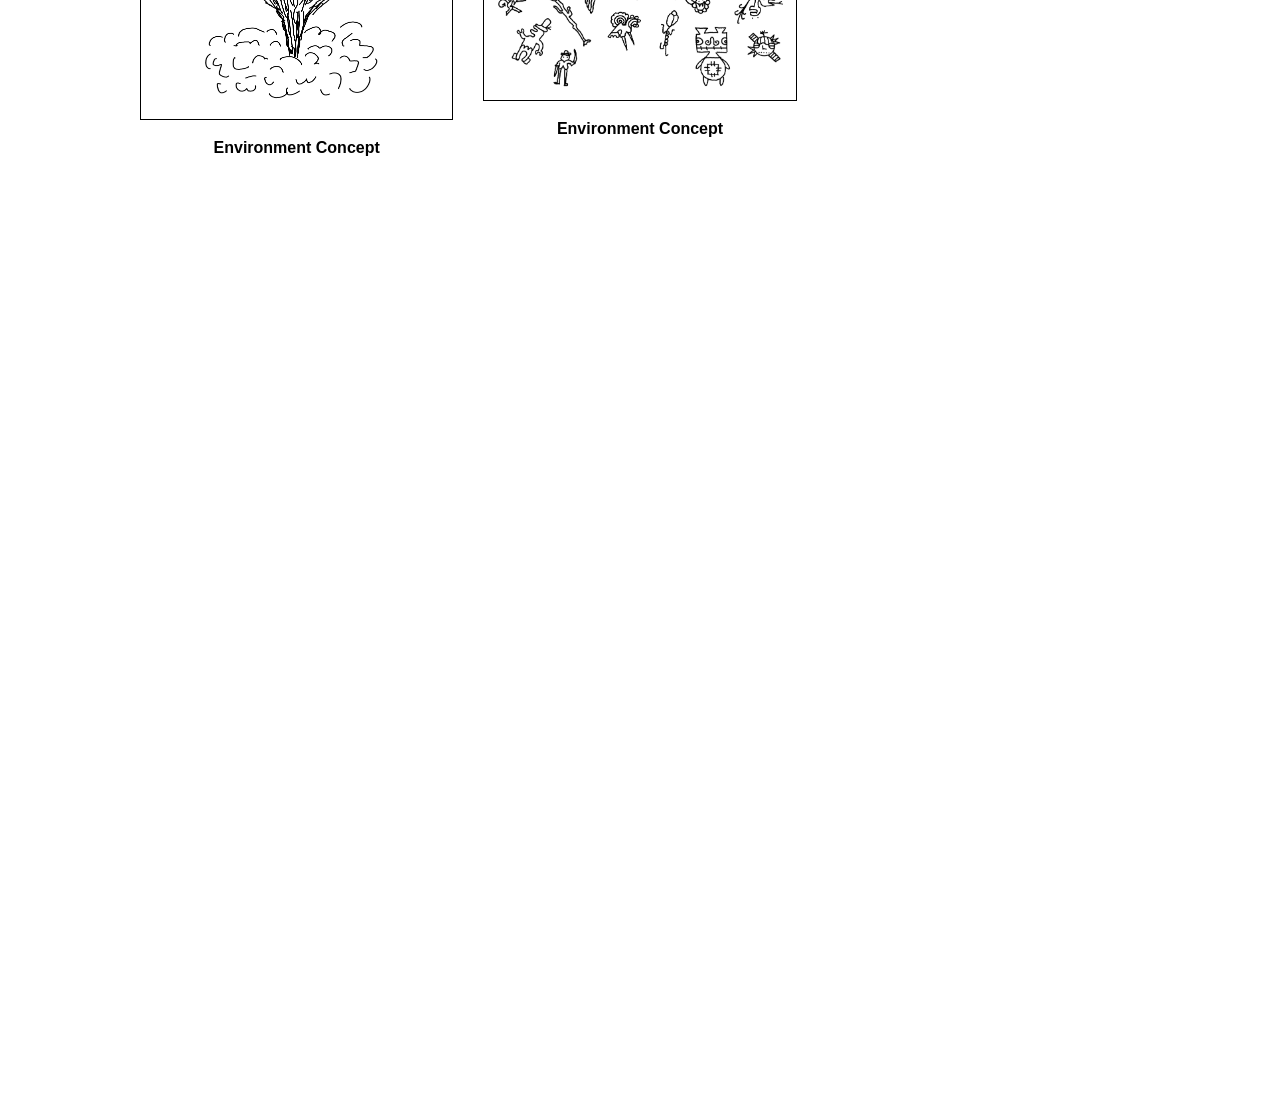
==== commit c822e3ce: "lots of changes, refinements" ====
--- a/index.html
+++ b/index.html
@@ -12,9 +12,10 @@
         <a href="#hero" class="nav-logo">Márk Mucska's Portfolio 2026</a>
         <ul class="nav-links">
             <li><a href="#about">About</a></li>
-            <li><a href="#sneak">Projects</a></li>
+            <li><a href="#projects">Projects</a></li>
             <li><a href="#ideas">Ideas</a></li>
             <li><a href="#experience">Playtesting</a></li>
+            <li><button class="lang-btn">EN / HU</button></li>
         </ul>
     </nav>
 
@@ -34,23 +35,37 @@
         </header>
 
         <section id="about" class="reveal">
-            <h2>01 / About Me</h2>
-            <br>
-            <p>My name is Márk Mucska, I am 23 years old and I am a computer science student currently in my final year at the University of Pécs, Hungary. My focus is on creating a game that leaves an impact on the player. So far, I have worked on games in Unity and Godot. I am currently learning the ropes with Godot, but I am open to learn game development in any game engine.</p>
-            <br><br>
-            <p>I thrive in collaborative environments where technical constraints meet creative problem-solving. I have a strong passion for creating something that means something for people. I am currently seeking a summer internship where I can contribute to a production pipeline and learn from industry veterans. In my free time I love to play video games, do origami and write game reviews on Steam.</p>
-        </section>
-
-        <section id="sneak" class="reveal">
-            <h2>Sneak and Squeak</h2>
+            <h2>1 / About Me</h2>
+            
+            <!-- Full width text on top -->
+            <div class="about-top">
+                <p>My name is Márk Mucska, I am 23 years old and I am a computer science student currently in my final year at the University of Pécs, Hungary. My focus is on creating a game that <b>leaves an impact on the player</b>. So far, I have worked on games in <b>Unity</b> and <b>Godot</b>. I am currently learning the ropes with Godot, but I am <b>open to learn</b> game development in any game engine.</p>
+            </div>
+
+            <!-- Split text and image on bottom -->
+            <div class="about-bottom">
+                <div class="about-bottom-text">
+                    <p>I thrive in collaborative environments where technical constraints meet creative problem-solving. I have a strong passion for creating something that means something for people. I am currently seeking a summer internship where I can contribute to a production pipeline and learn from industry veterans. In my free time I love to play video games, do origami and write game reviews on Steam.</p>
+                </div>
+                <div class="about-image-container">
+                    <img src="media/graphics/me.png" alt="Márk Mucska pointing" class="about-img">
+                    <span class="me-caption">- Me</span>
+                </div>
+            </div>
+        </section>
+
+        <section id="sneak" class="reveal" style="padding-top: 1rem;">
+            <h2>2.1 / Squeak or Sneak</h2>
             <br>
             <span class="project-meta">Lead Programmer & Technical Designer | Unity (C#) | 1 Week (Utrecht Summer School)</span>
             
-            <p>Developed during an intensive 5-day Game Design & Development program in Utrecht, focusing on rapid prototyping and cross-disciplinary collaboration. The goal was to design and prototype a co-op puzzle game from scratch within five days, centered around the prompt: "Cheese."</p>
+            </section>
+            
+            <p>Developed during an intensive 5-day Game Design & Development program in Utrecht, focusing on rapid prototyping and cross-disciplinary collaboration. The goal was to design and prototype a <b>co-op puzzle game</b> from scratch within five days, centered around the prompt: <b>"Cheese."</b></p>
             
             <img src="media/sneak/sneak_4.png" class="feature-img hover-lift" alt="Title Screen">
             
-            <p>Working as a small 3-person team against larger groups of 5, we had to rapidly prototype mechanics that felt polished enough for a "Best Game" showcase. As the primary developer, I focused on the "glue" that made the game playable: scripting player systems for co-op movement, building a modular interactable framework for puzzles, acting as the technical anchor for level integration, and collaborating on puzzle design.</p>
+            <p>Working as a small <b>3-person team</b> against larger groups of 5, we had to rapidly prototype mechanics that felt polished enough for a <b>"Best Game"</b> showcase. As the primary developer, I focused on the "glue" that made the game playable: <b>scripting player systems for co-op movement, building a modular interactable framework for puzzles, acting as the technical anchor for level integration, and collaborating on puzzle design.</b></p>
 
             <div class="gallery-grid dynamic-grid">
                 <img src="media/sneak/sneak_6.png" class="hover-lift">
@@ -59,23 +74,24 @@
                 <img src="media/sneak/sneak_3.gif" class="hover-lift">
             </div>
 
-            <p>Out of 6 competing teams, Sneak and Squeak won the "Best Game" award. Despite being the smallest team, we delivered the most stable and mechanically complete experience, proving our ability to prioritize "fun factor" and technical stability under a tight deadline.</p>
+            <p>Out of 6 competing teams, Sneak and Squeak won the <b>"Best Game"</b> award. Despite being the smallest team, we delivered the most stable and mechanically complete experience, proving our ability to prioritize "fun factor" and technical stability under a tight deadline.</p>
             
             <img src="media/sneak/sneak_5.png" class="hover-lift" style="max-width: 500px; margin: 2rem auto; display: block;" alt="Caught Screen">
         </section>
 
         <section id="doodle" class="reveal">
-            <h2>02 / Doodle Run</h2>
+            <h2>2.2 / Doodle Run</h2>
             <br>
             <span class="project-meta">Solo Developer (Design, Art, & Logic) | Construct 3 | 1 Week</span>
             
-            <p>Doodle Run is a high-precision 2D platformer focused on "hard parkour" mechanics, challenging the player through timed jumps and rhythmic movement. The primary hurdle was balancing "punishingly difficult" gameplay with "fair" mechanics, ensuring a failure felt like a skill error rather than a glitch.</p>
+            <p>Doodle Run is a <b>high-precision 2D platformer focused on "hard parkour" mechanics</b>, challenging the player through timed jumps and rhythmic movement. The primary hurdle was <b>balancing</b> "punishingly difficult" gameplay with "fair" mechanics, ensuring a failure felt like a skill error rather than a glitch.</p>
             <br><br>
             <p>As a solo creator, I managed every pillar of production:</p><br>
-            <ul>
-                <li><b>Mechanics</b>: Developed movement and jump using Construct’s event system.</li><br>
-                <li><b>Art Direction</b>: Created character sprites and environmental assets inspired by the game BattleBlock Theater, communicating "danger" vs. "safety".</li><br>
-                <li><b>Level Design</b>: Iterated on level layouts to introduce mechanics gradually before combining them into high-intensity sequences.</li><br>
+            
+            <ul class="doodle-list">
+                <li><b>Mechanics</b>: Developed movement and jump using Construct’s event system.</li>
+                <li><b>Art Direction</b>: Created character sprites and environmental assets inspired by the game BattleBlock Theater, communicating "danger" vs. "safety".</li>
+                <li><b>Level Design</b>: Iterated on level layouts to introduce mechanics gradually before combining them into high-intensity sequences.</li>
                 <li><b>Enemy Logic</b>: Scripted patrol behaviours and hazard triggers to add layers of complexity.</li>
             </ul>
 
@@ -90,9 +106,9 @@
         </section>
 
         <section id="ideas" class="reveal">
-            <h2>03 / Conceptual Ideas</h2>
-            <br>
-            <p>I constantly sketch and prototype new mechanics to explore experimental game loops. I have a couple of ideas and sketches which I would like to show off here.</p>
+            <h2>3 / Conceptual Ideas</h2>
+            <br>
+            <p>I constantly <b>sketch and prototype new mechanics</b> to explore experimental game loops. I have a couple of ideas and sketches which I would like to show off here.</p>
 
             <div class="ideas-grid dynamic-grid">
                 <div class="idea-item" onclick="openLB('ideas',0)"><img src="media/ideas/bullet_plat.png" class="idea-frame"><p><strong>Bullet Platformer</strong></p></div>
@@ -107,15 +123,15 @@
         </section>
 
         <section id="experience" class="reveal">
-            <h2>04 / Playtesting</h2>
-            <br>
-            <p>During the last couple of years, I did some playtesting for Tom Clancy's Rainbow Six Extraction, The Outlast Trials, Back 4 Blood, Deadlock and MultiVersus. Here I always left detailed feedback for these games which I hope was pretty helpful for companies.</p>
+            <h2>4 / Playtesting</h2>
+            <br>
+            <p>During the last couple of years, I did some playtesting for <b>Tom Clancy's Rainbow Six Extraction</b>, <b>The Outlast Trials</b>, <b>Back 4 Blood</b>, <b>Deadlock</b> and <b>MultiVersus</b>. Here I always left detailed feedback for these games which I hope was pretty helpful for companies.</p>
         </section>
 
         <footer class="reveal" style="text-align: center; padding: 4rem 0;">
             <img src="media/graphics/bottom_of_page.png" class="footer-art sketch-asset">
             <div class="contact-links">
-                <a href="mailto:mark.mucska@gmail.com">Email</a>
+                <a href="mailto:mark.mucska@gmail.com">mark.mucska@gmail.com</a>
                 <a href="https://github.com/robb1ngood" target="_blank">GitHub</a>
                 <a href="https://www.linkedin.com/in/márk-mucska-1a187a334/" target="_blank">LinkedIn</a>
                 <a href="tel:+36301545406">+36301545406</a>
--- a/style.css
+++ b/style.css
@@ -111,7 +111,7 @@
 
 /* Hero Section Layout */
 .site-header {
-    padding: 8rem 0 2rem;
+    padding: 5rem 0 2rem; /* Reduced top padding from 8rem to 5rem */
     text-align: center;
 }
 
@@ -132,7 +132,7 @@
     width: 100%;
     height: 100%;
     object-fit: cover;
-    animation: spin 15s linear infinite;
+    animation: spin 30s linear infinite;
 }
 
 @keyframes spin {
@@ -164,14 +164,13 @@
 }
 
 .container {
-    max-width: 850px;
+    max-width: 1000px; /* Increased from 850px to make the content area wider */
     margin: 0 auto;
     position: relative;
     background: rgba(255, 255, 255, 0.75);
     z-index: 2;
     padding-top: 2rem;
 }
-
 /* Side Art */
 @keyframes wobble {
     0% { transform: rotate(-2deg); }
@@ -435,4 +434,72 @@
     .gallery-grid, .ideas-grid { grid-template-columns: 1fr; } 
     h1 { font-size: 2.5rem; } 
     .hero-overlay-container { width: 300px; height: 300px; }
-}+}
+
+/* --- ABOUT ME LAYOUT --- */
+.about-top {
+    text-align: justify; /* Justifies the top paragraph */
+}
+
+.about-bottom {
+    display: flex;
+    align-items: center; 
+    gap: 0.5rem; 
+}
+
+.about-bottom-text {
+    flex: 1; 
+    text-align: justify; /* Justifies the bottom paragraph */
+}
+
+.about-image-container {
+    flex-shrink: 0; 
+    display: flex;
+    flex-direction: column;
+    align-items: center; /* Centers the caption exactly under the image */
+}
+
+.about-img {
+    max-width: 100%;
+    width: 300px; 
+    height: auto;
+    object-fit: cover;
+    margin: 0;
+    padding: 20px;
+    display: block;
+}
+
+.me-caption {
+    margin-top: 0.5rem;
+    font-family: monospace; /* Keeps the sketchy/code vibe */
+    color: var(--secondary-text);
+    font-size: 0.9rem;
+    font-weight: bold;
+    background: #ffffff; /* Adds a clean background in case it overlaps the background pattern */
+    padding: 0.1rem 0.5rem;
+    border-radius: 6px;
+}
+
+/* Mobile responsiveness for About section */
+@media (max-width: 768px) {
+    .about-bottom {
+        flex-direction: column-reverse; /* Puts image above text on mobile */
+        text-align: center;
+    }
+}
+
+/* --- LIST STYLING --- */
+.doodle-list {
+    margin-top: 1rem;
+    padding-left: 1.5rem;
+}
+
+.doodle-list li {
+    margin-bottom: 0.8rem; /* Adds comfortable spacing between list items */
+    line-height: 1.6;
+    background: #ffffff;
+    padding: 0.2rem 0.5rem;
+    border-radius: 8px;
+    display: inline-block; /* Keeps your text highlight aesthetic intact */
+}
+
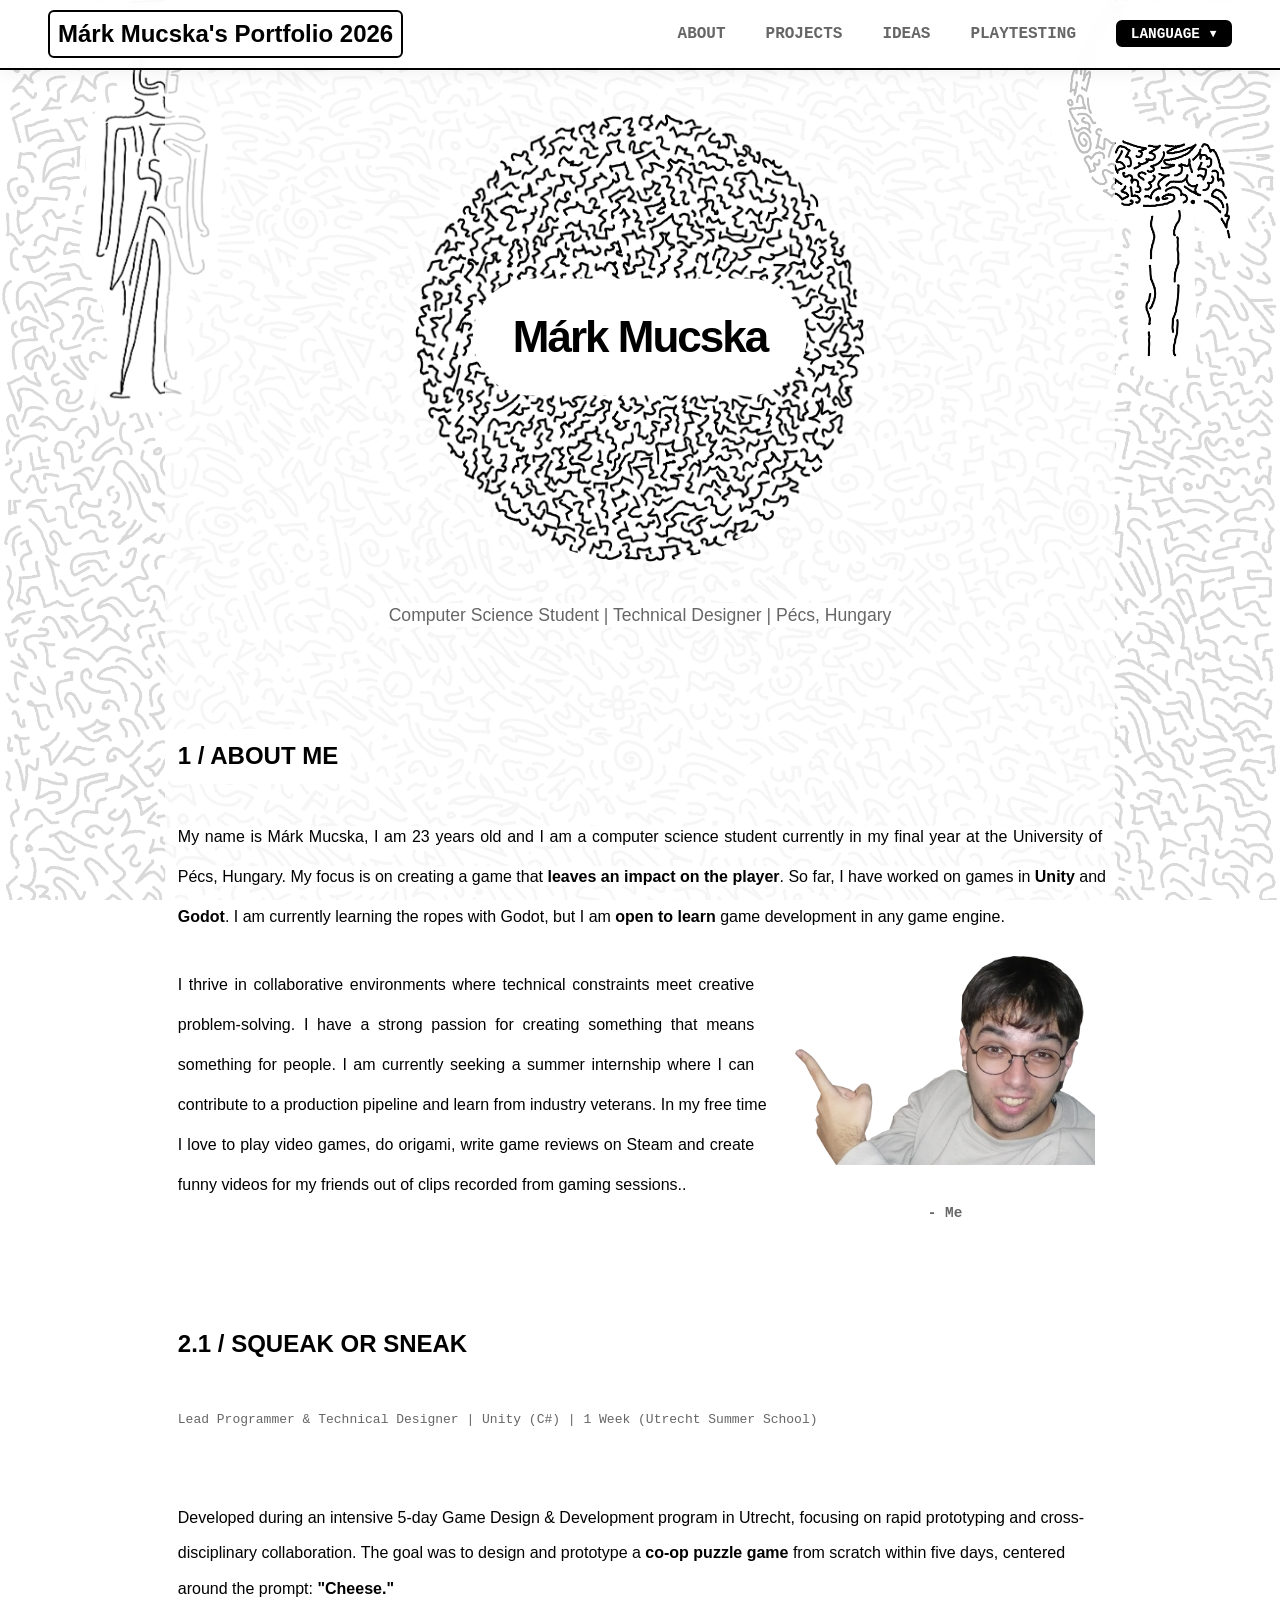
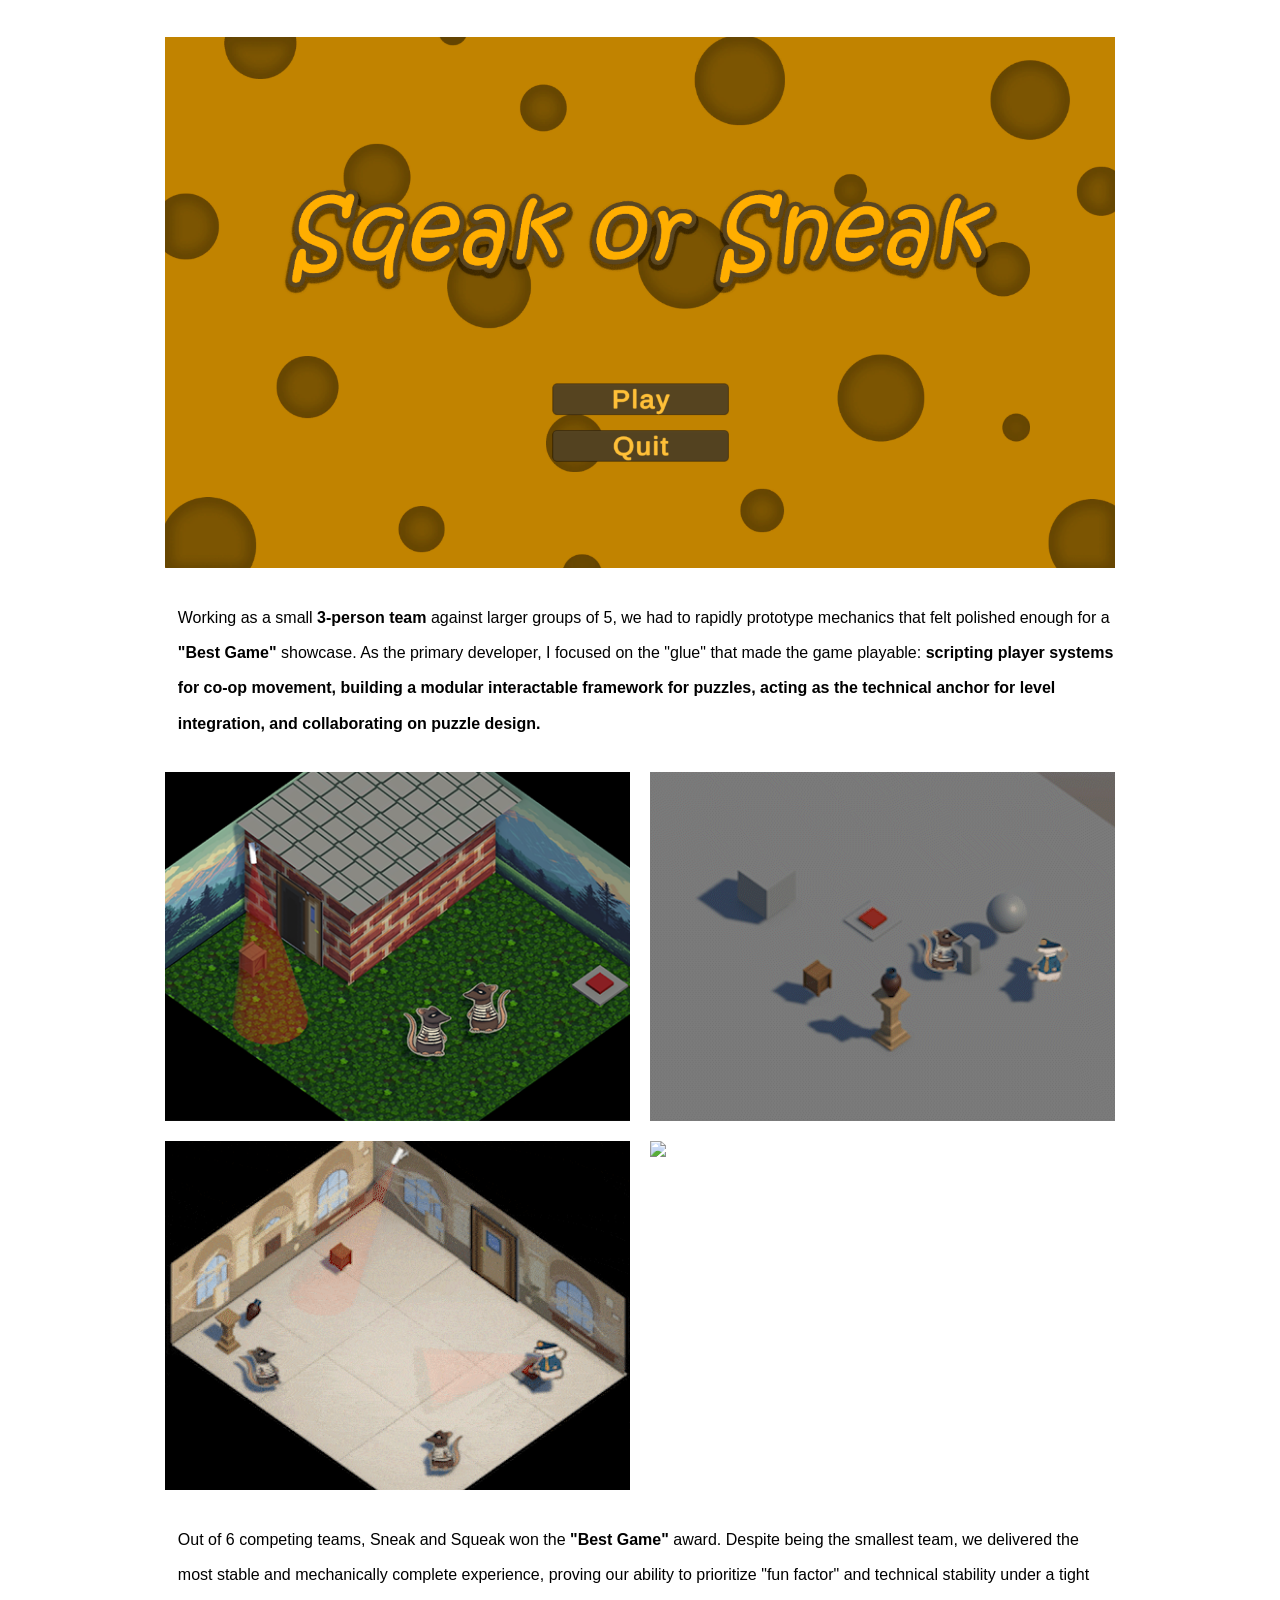
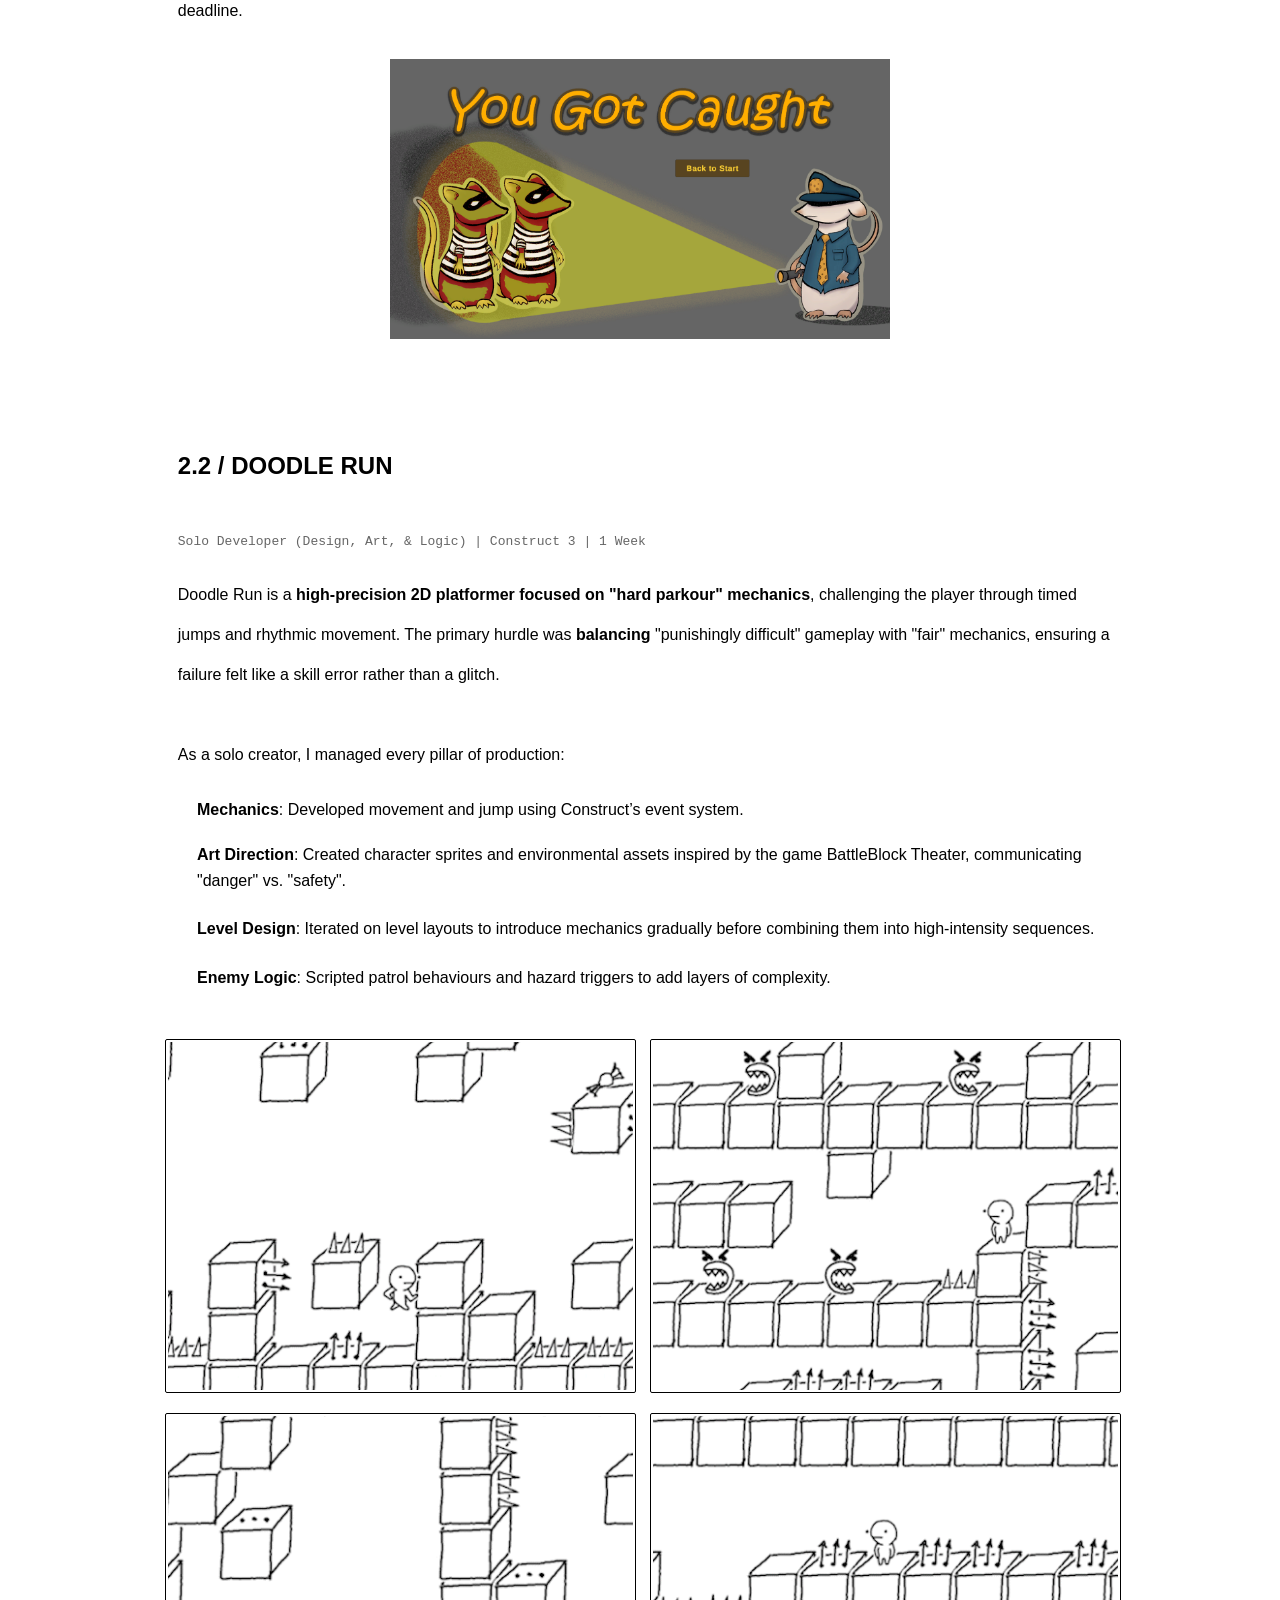
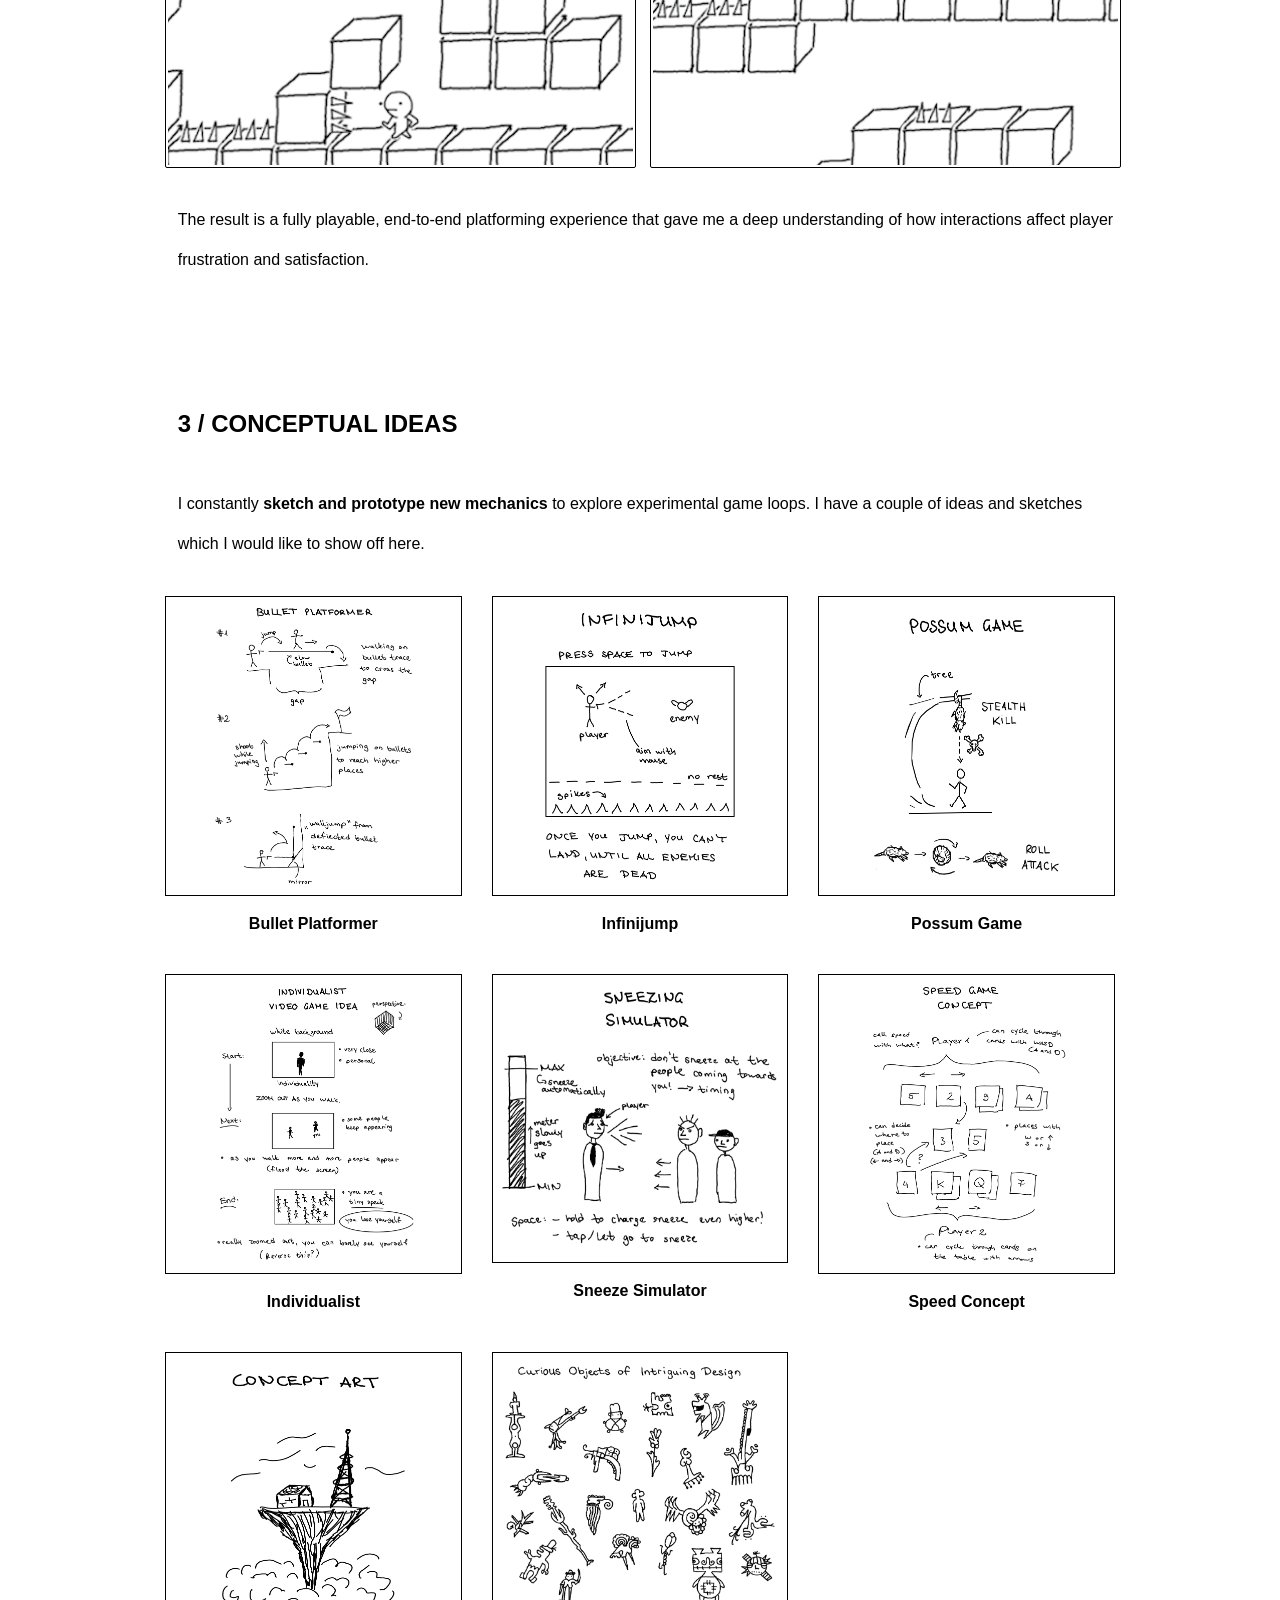
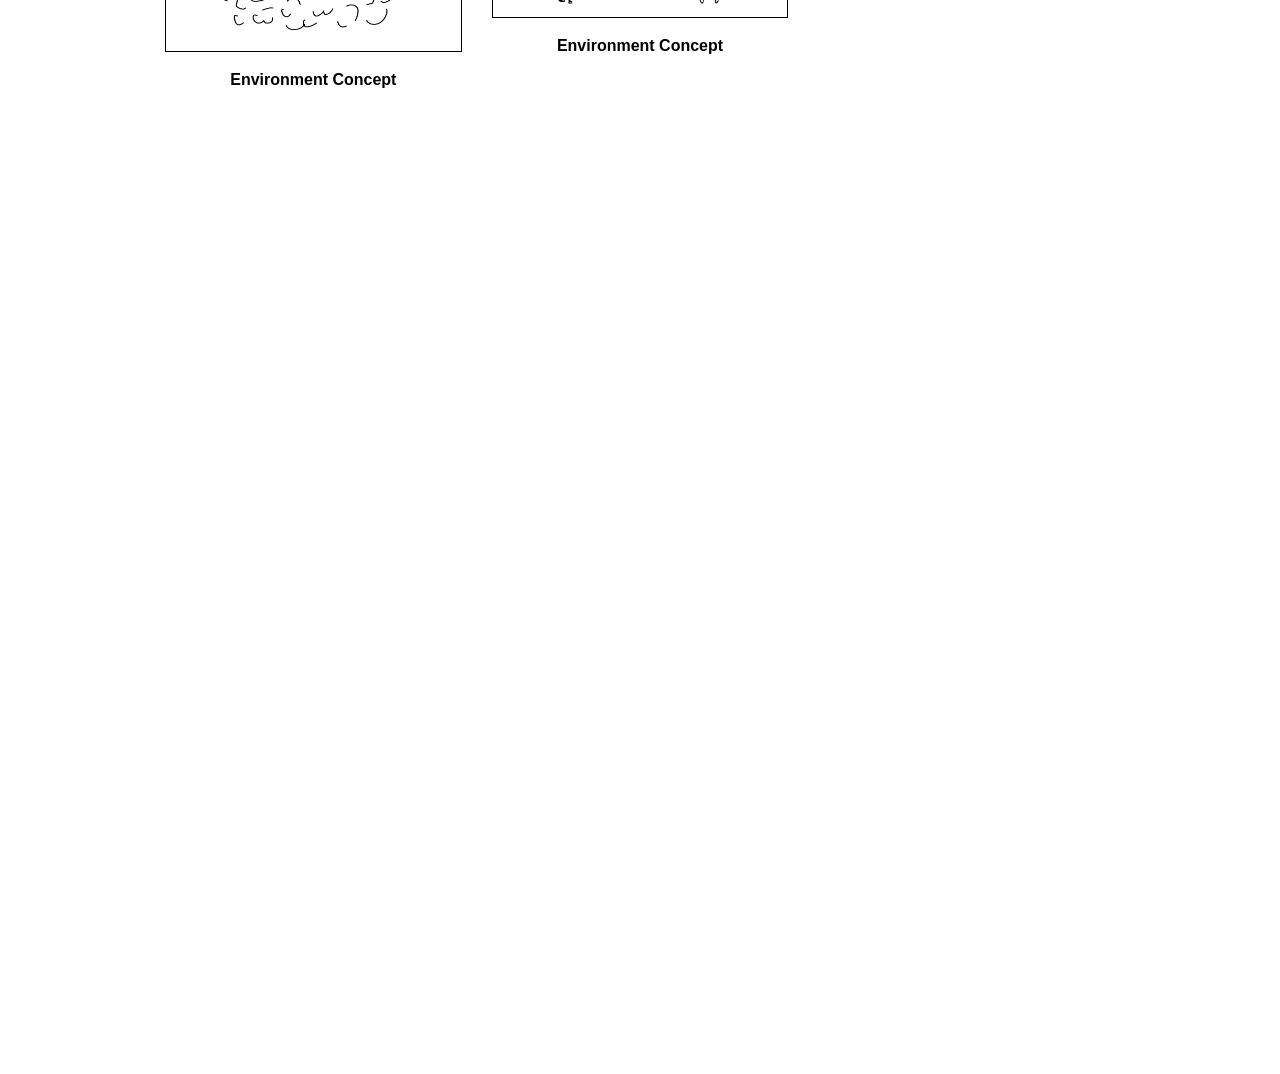
==== commit d877de8e: "language1" ====
--- a/index.html
+++ b/index.html
@@ -15,7 +15,14 @@
             <li><a href="#projects">Projects</a></li>
             <li><a href="#ideas">Ideas</a></li>
             <li><a href="#experience">Playtesting</a></li>
-            <li><button class="lang-btn">EN / HU</button></li>
+            <li class="lang-dropdown">
+                <button class="lang-btn">Language ▾</button>
+                <div class="lang-menu">
+                    <a href="">English</a>
+                    <a href="#">Magyar</a>
+                    <a href="index_de.html">Deutsch</a>
+                </div>
+            </li>
         </ul>
     </nav>
 
@@ -45,7 +52,7 @@
             <!-- Split text and image on bottom -->
             <div class="about-bottom">
                 <div class="about-bottom-text">
-                    <p>I thrive in collaborative environments where technical constraints meet creative problem-solving. I have a strong passion for creating something that means something for people. I am currently seeking a summer internship where I can contribute to a production pipeline and learn from industry veterans. In my free time I love to play video games, do origami and write game reviews on Steam.</p>
+                    <p>I thrive in collaborative environments where technical constraints meet creative problem-solving. I have a strong passion for creating something that means something for people. I am currently seeking a summer internship where I can contribute to a production pipeline and learn from industry veterans. In my free time I love to play video games, do origami, write game reviews on Steam and create funny videos for my friends out of clips recorded from gaming sessions..</p>
                 </div>
                 <div class="about-image-container">
                     <img src="media/graphics/me.png" alt="Márk Mucska pointing" class="about-img">
@@ -135,6 +142,7 @@
                 <a href="https://github.com/robb1ngood" target="_blank">GitHub</a>
                 <a href="https://www.linkedin.com/in/márk-mucska-1a187a334/" target="_blank">LinkedIn</a>
                 <a href="tel:+36301545406">+36301545406</a>
+                <a href="https://www.youtube.com/@robbingisgood">Youtube</a>
             </div>
             <p style="margin-top: 2rem; font-size: 0.7rem; color: #888;">© 2026 MÁRK MUCSKA</p>
         </footer>
--- a/style.css
+++ b/style.css
@@ -164,7 +164,7 @@
 }
 
 .container {
-    max-width: 1000px; /* Increased from 850px to make the content area wider */
+    max-width: 950px; /* Increased from 850px to make the content area wider */
     margin: 0 auto;
     position: relative;
     background: rgba(255, 255, 255, 0.75);
@@ -503,3 +503,81 @@
     display: inline-block; /* Keeps your text highlight aesthetic intact */
 }
 
+/* --- LANGUAGE DROPDOWN --- */
+.lang-dropdown {
+    position: relative;
+    display: inline-block;
+}
+
+.lang-btn {
+    background-color: black;
+    color: white;
+    border: 2px solid black;
+    padding: 0.2rem 0.8rem;
+    font-family: monospace;
+    font-weight: bold;
+    font-size: 0.9rem;
+    border-radius: 6px;
+    cursor: pointer;
+    text-transform: uppercase;
+    transition: all 0.2s ease;
+    margin-top: -3px; 
+}
+
+/* Button hover state */
+.lang-dropdown:hover .lang-btn {
+    background-color: white;
+    color: black;
+    transform: translateY(-2px);
+    box-shadow: 3px 3px 0 black;
+}
+
+/* The hidden dropdown menu */
+.lang-menu {
+    display: flex; /* We keep it flex so the structure is always there */
+    opacity: 0; /* Makes it completely transparent */
+    visibility: hidden; /* Prevents you from accidentally clicking it when invisible */
+    transition: opacity 0.3s ease, visibility 0.3s; /* Adds a 0.3-second delay! */
+    
+    position: absolute;
+    top: 100%;
+    right: 0; 
+    background-color: white;
+    min-width: 120px;
+    box-shadow: 4px 4px 0 black;
+    border: 2px solid black;
+    border-radius: 6px;
+    z-index: 1001;
+    margin-top: 0.5rem;
+    flex-direction: column;
+    overflow: hidden; 
+}
+
+
+/* Show the menu when hovering over the dropdown container */
+.lang-dropdown:hover .lang-menu {
+    opacity: 1; /* Fades in to full visibility */
+    visibility: visible; /* Makes it clickable again */
+}
+
+/* Style the individual language links */
+.lang-menu a {
+    color: black;
+    padding: 0.5rem 1rem;
+    text-decoration: none;
+    font-family: monospace;
+    font-weight: bold;
+    font-size: 0.9rem;
+    transition: background-color 0.2s, color 0.2s;
+}
+
+/* Link hover state inside the menu */
+.lang-menu a:hover {
+    background-color: black;
+    color: white;
+}
+
+/* Remove the animated underline effect from your main nav links for these dropdown items */
+.lang-dropdown .lang-menu a::after {
+    display: none;
+}
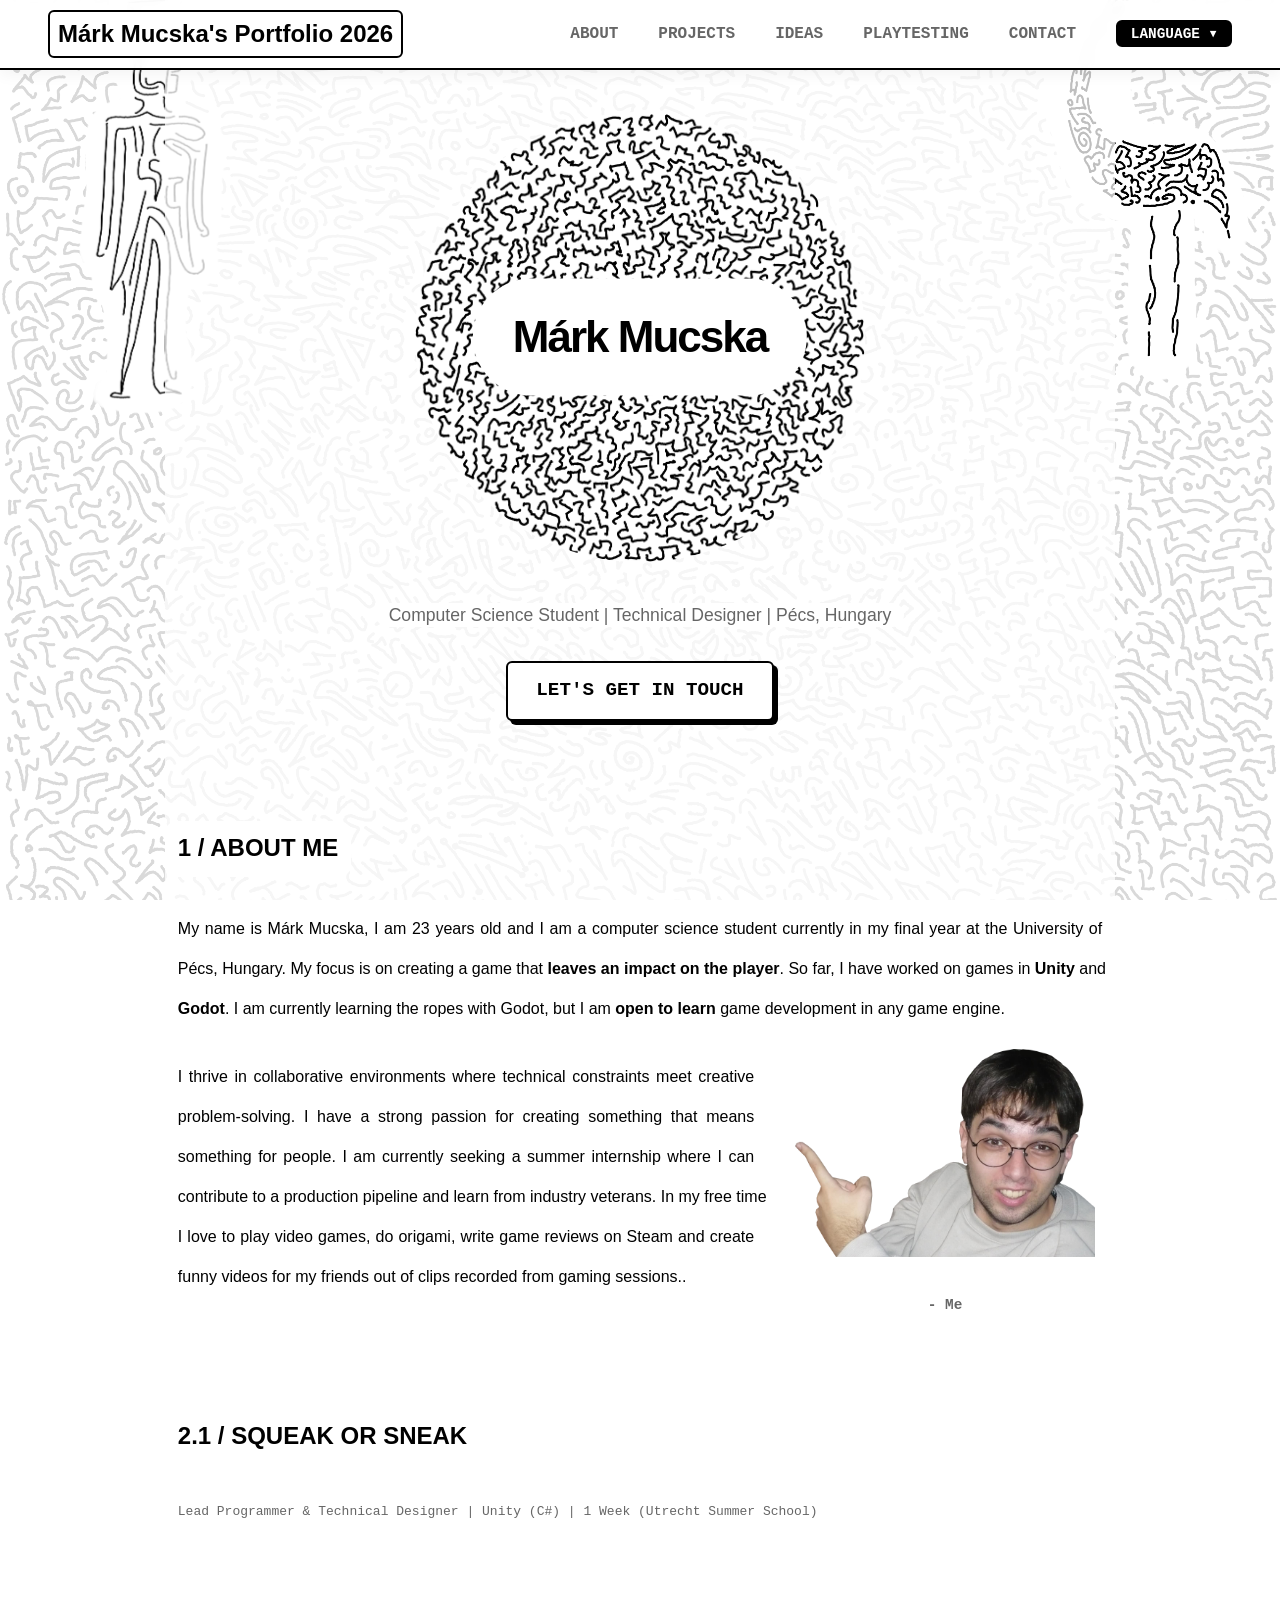
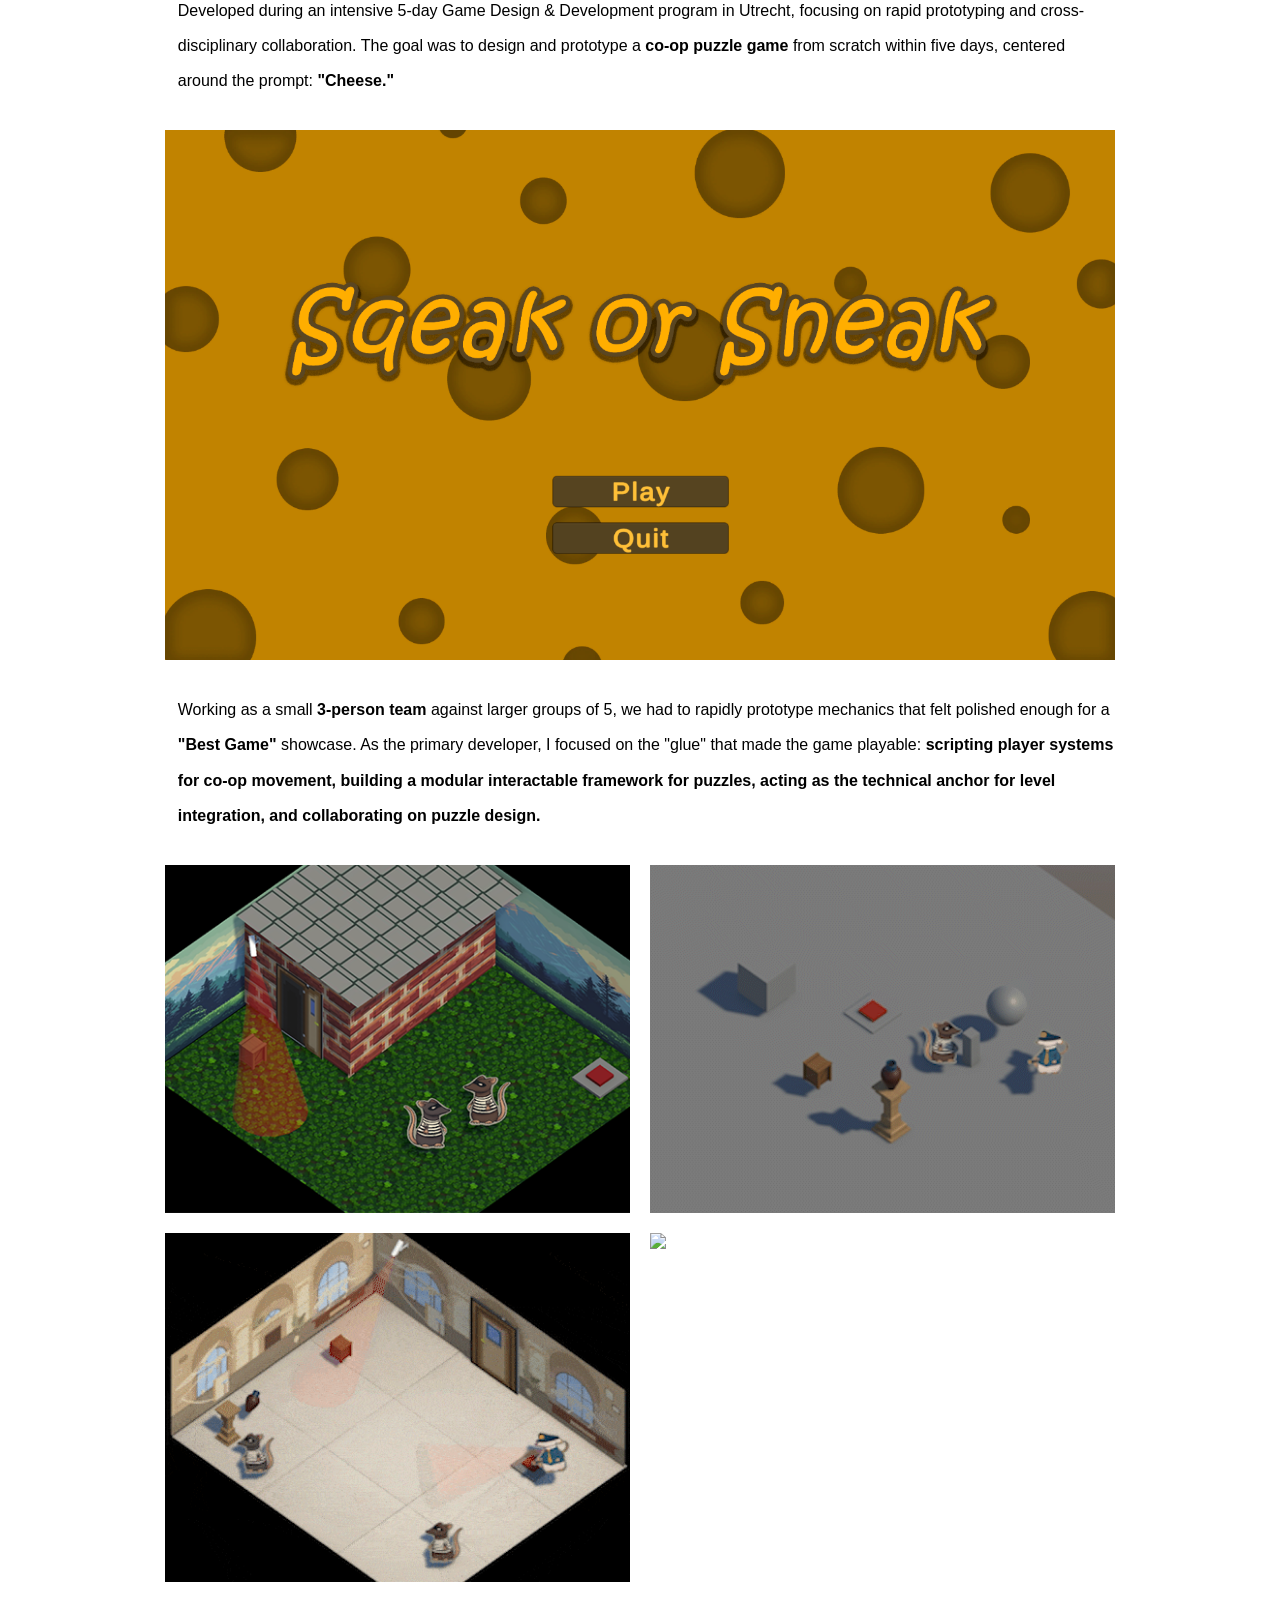
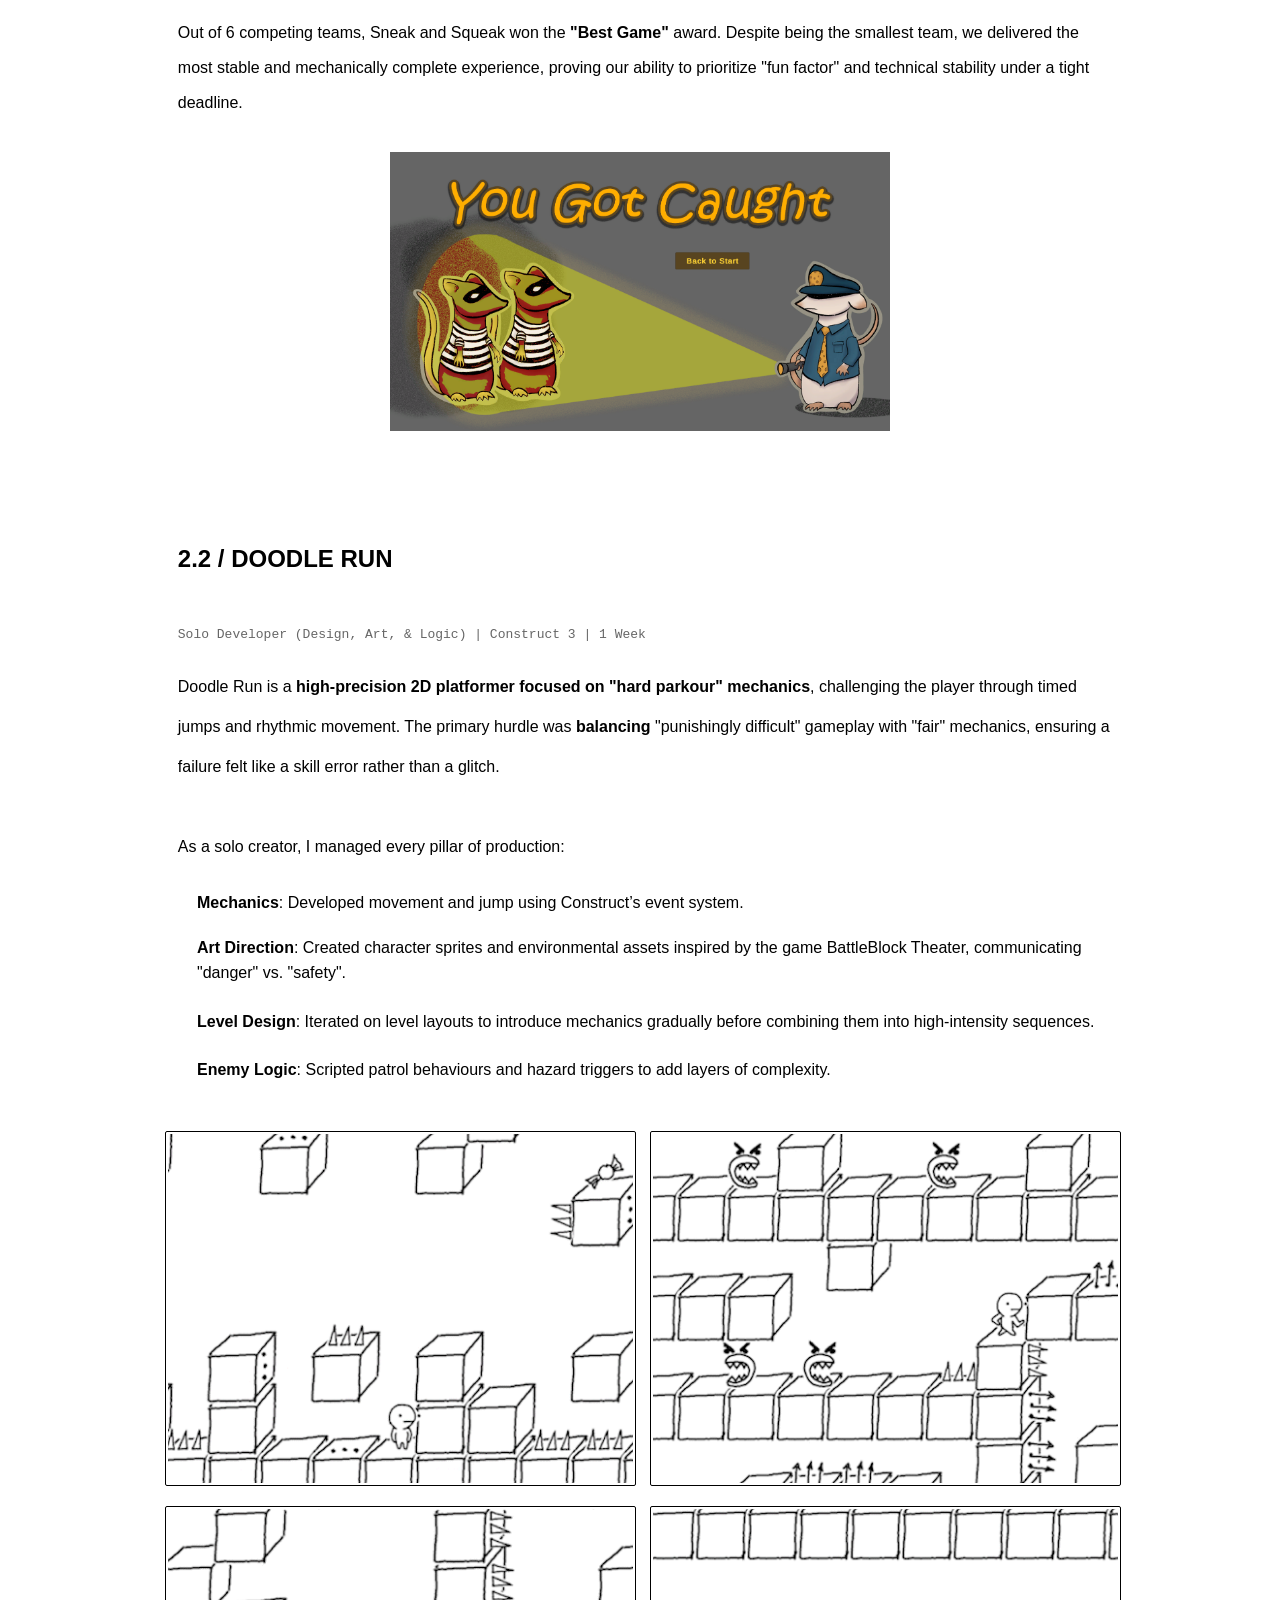
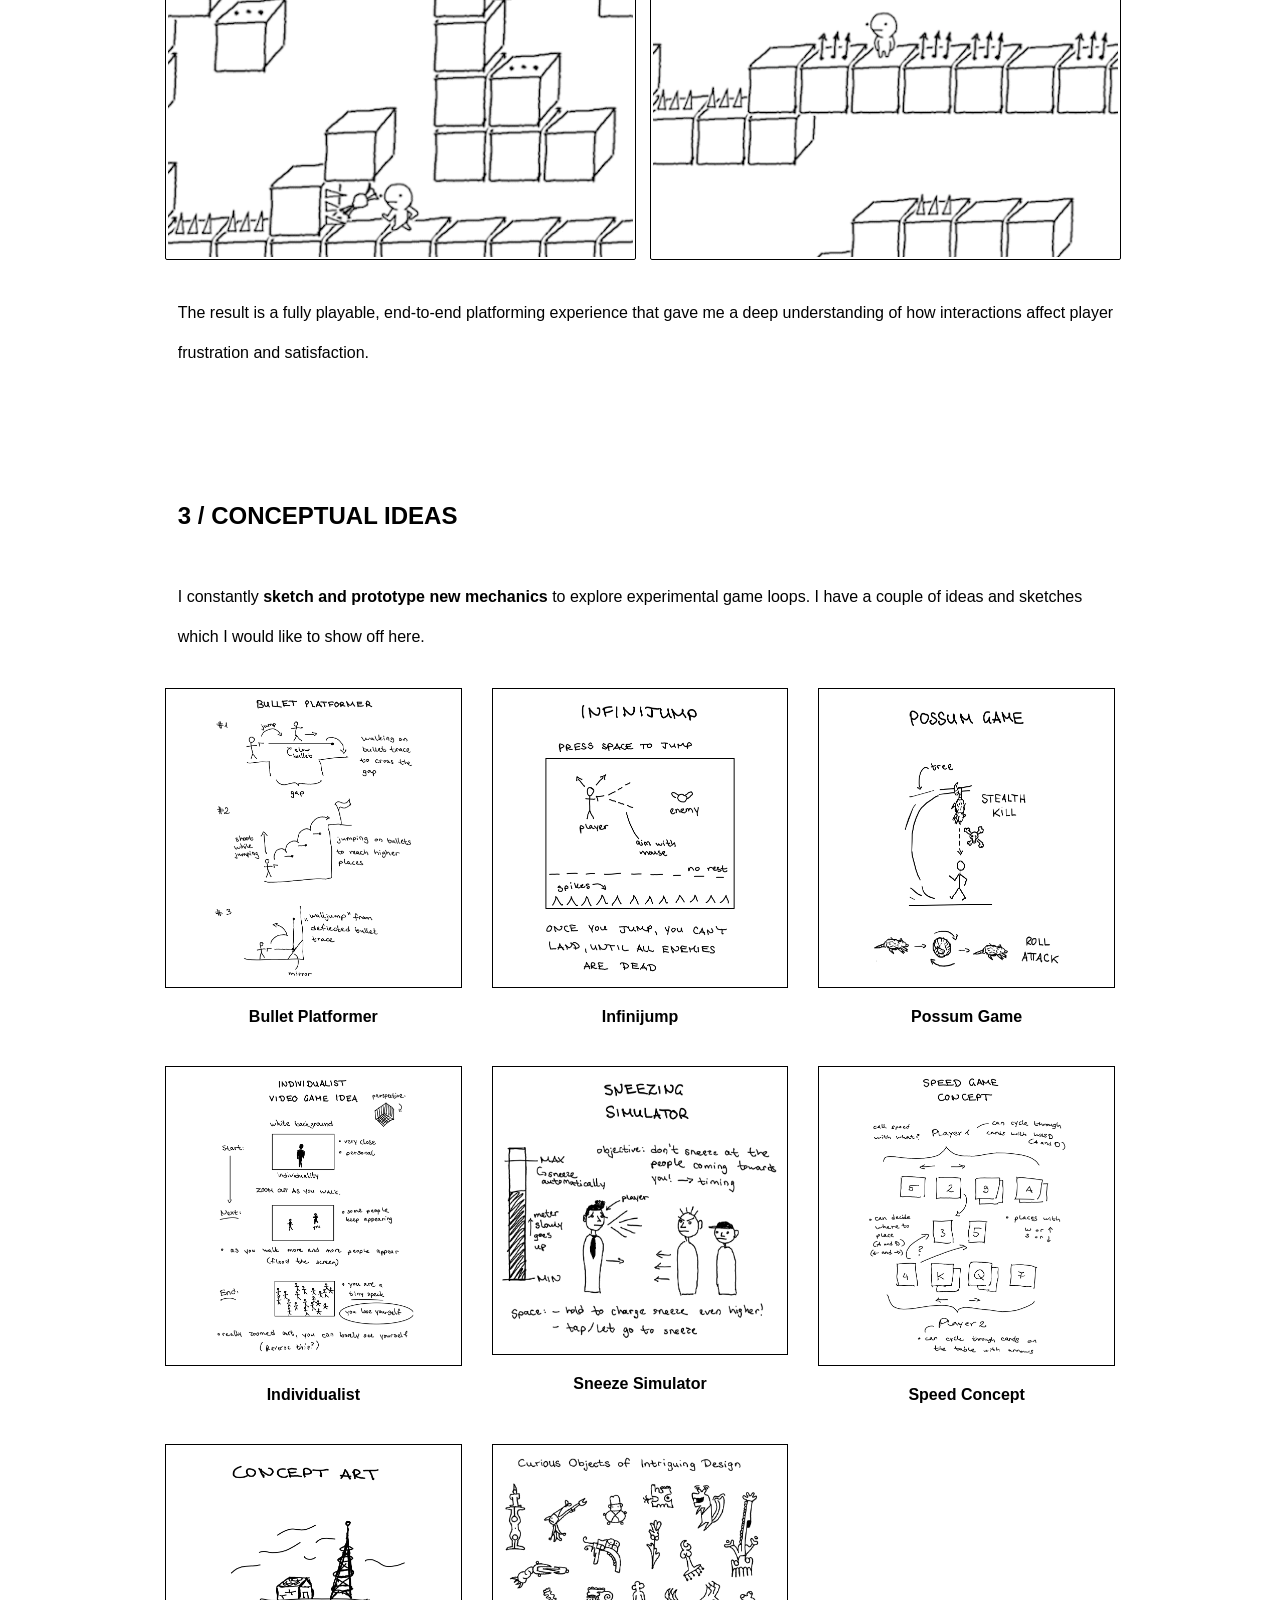
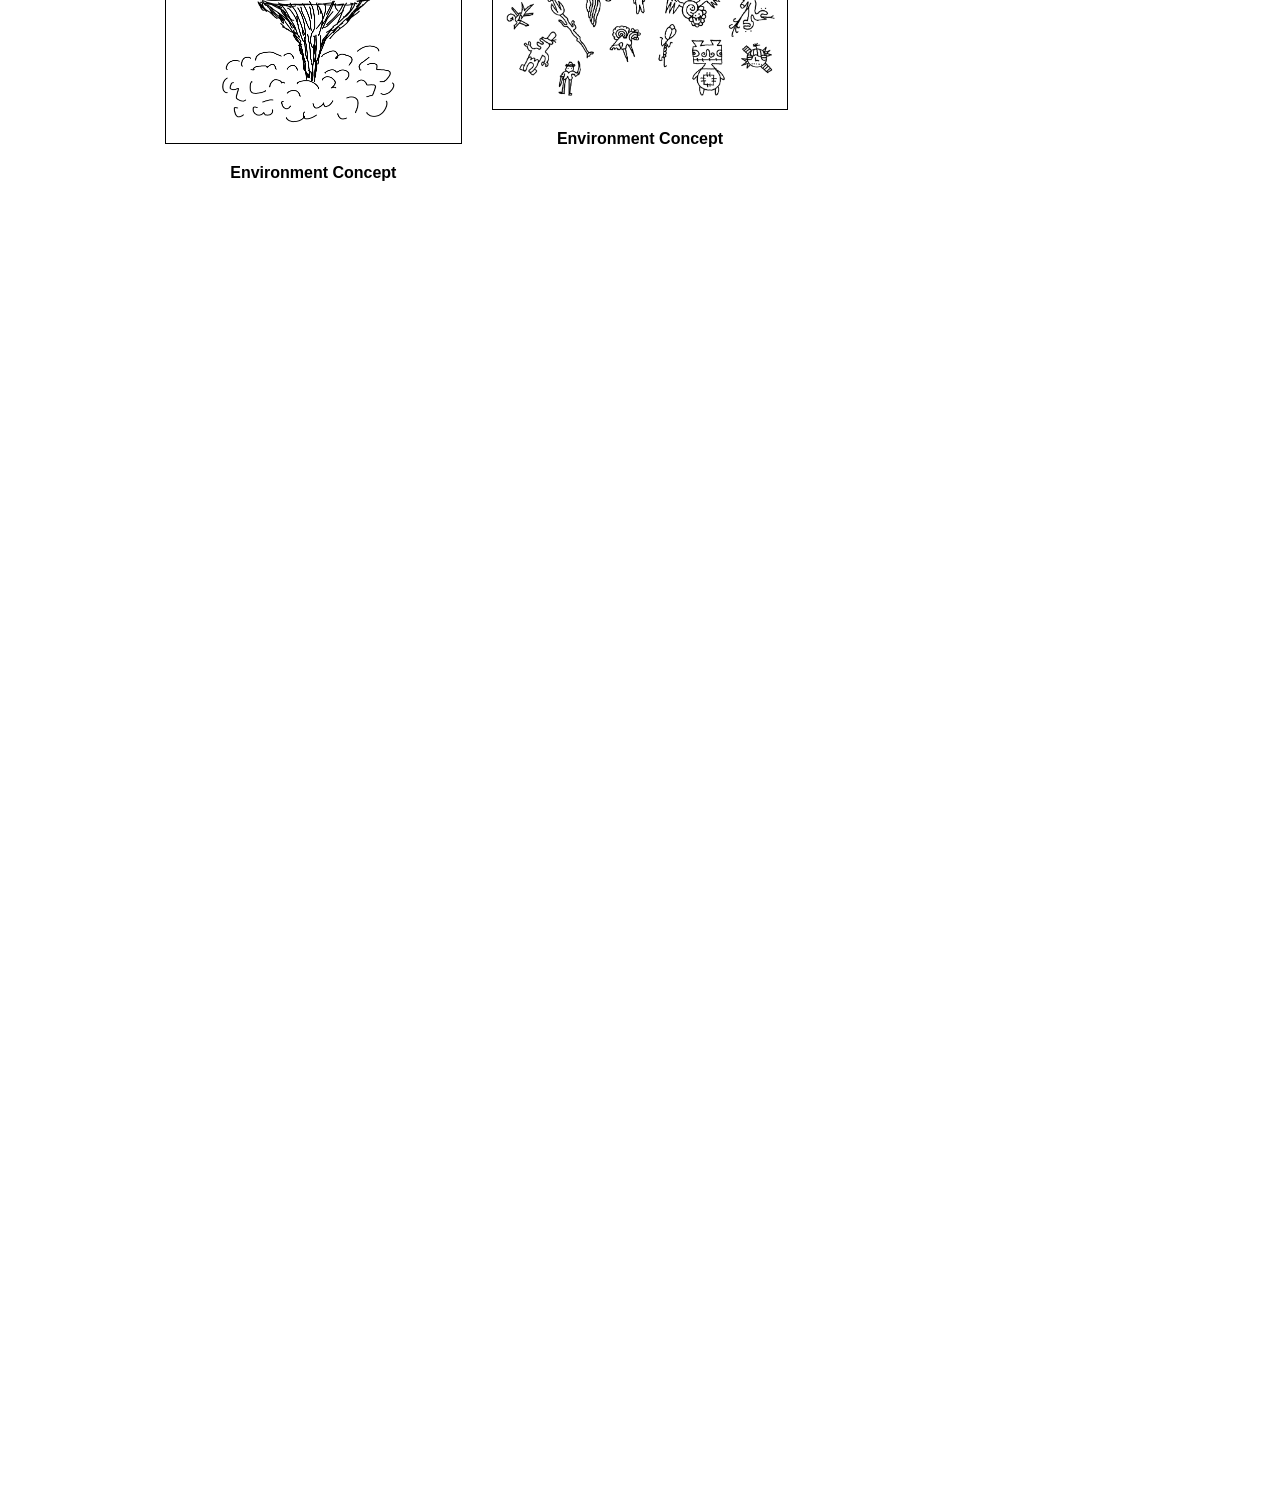
==== commit ed5910e0: "tweaks" ====
--- a/index.html
+++ b/index.html
@@ -12,9 +12,10 @@
         <a href="#hero" class="nav-logo">Márk Mucska's Portfolio 2026</a>
         <ul class="nav-links">
             <li><a href="#about">About</a></li>
-            <li><a href="#projects">Projects</a></li>
+            <li><a href="#sneak">Projects</a></li>
             <li><a href="#ideas">Ideas</a></li>
             <li><a href="#experience">Playtesting</a></li>
+            <li><a href="#contact">Contact</a></li>
             <li class="lang-dropdown">
                 <button class="lang-btn">Language ▾</button>
                 <div class="lang-menu">
@@ -39,6 +40,10 @@
             <p class="hero-subtitle">
                 Computer Science Student | Technical Designer | Pécs, Hungary
             </p>
+            
+            <div style="margin-top: 2rem;">
+                <a href="#contact" class="hero-btn">Let's Get In Touch</a>
+            </div>
         </header>
 
         <section id="about" class="reveal">
@@ -135,16 +140,26 @@
             <p>During the last couple of years, I did some playtesting for <b>Tom Clancy's Rainbow Six Extraction</b>, <b>The Outlast Trials</b>, <b>Back 4 Blood</b>, <b>Deadlock</b> and <b>MultiVersus</b>. Here I always left detailed feedback for these games which I hope was pretty helpful for companies.</p>
         </section>
 
-        <footer class="reveal" style="text-align: center; padding: 4rem 0;">
-            <img src="media/graphics/bottom_of_page.png" class="footer-art sketch-asset">
-            <div class="contact-links">
+        <footer id="contact" class="reveal" style="text-align: center; padding: 4rem 0;">
+            <h2>Let's build something meaningful together.</h2>
+            <br>
+            
+            <p style="max-width: 650px; margin: 1rem auto 2.5rem auto; display: block; line-height: 1.8; font-size: 1.1rem; box-shadow: none; background: transparent;">
+                I'm currently <b>seeking a summer internship</b> where I can contribute to a production pipeline and learn from industry veterans.<br><br>
+                If you're building something that matters and need a developer who brings both technical skill and genuine passion for games - <b>let's talk.</b>
+            </p>
+
+            <div class="contact-links" style="margin-top: 1rem;">
                 <a href="mailto:mark.mucska@gmail.com">mark.mucska@gmail.com</a>
                 <a href="https://github.com/robb1ngood" target="_blank">GitHub</a>
                 <a href="https://www.linkedin.com/in/márk-mucska-1a187a334/" target="_blank">LinkedIn</a>
                 <a href="tel:+36301545406">+36301545406</a>
-                <a href="https://www.youtube.com/@robbingisgood">Youtube</a>
-            </div>
-            <p style="margin-top: 2rem; font-size: 0.7rem; color: #888;">© 2026 MÁRK MUCSKA</p>
+                <a href="https://www.youtube.com/@robbingisgood" target="_blank">Youtube</a>
+            </div>
+            
+            <img src="media/graphics/bottom_of_page.png" class="footer-art sketch-asset" alt="Footer sketch art">
+            
+            <p style="margin-top: 2rem; font-size: 0.7rem; color: #888; display: block; background: transparent;">© 2026 MÁRK MUCSKA</p>
         </footer>
 
     </div>
--- a/style.css
+++ b/style.css
@@ -163,6 +163,30 @@
     line-height: 1.5;
 }
 
+/* Hero Get In Touch Button */
+.hero-btn {
+    display: inline-block;
+    font-weight: 900;
+    font-size: 1.2rem;
+    color: black;
+    text-decoration: none;
+    border: 2px solid black;
+    padding: 0.8rem 1.8rem;
+    border-radius: 6px;
+    background: white;
+    font-family: monospace;
+    text-transform: uppercase;
+    transition: transform 0.2s, box-shadow 0.2s;
+    /* Default sketch shadow */
+    box-shadow: 4px 4px 0 black; 
+}
+
+.hero-btn:hover {
+    transform: translateY(-3px);
+    box-shadow: 6px 6px 0 black;
+    color: black;
+}
+
 .container {
     max-width: 950px; /* Increased from 850px to make the content area wider */
     margin: 0 auto;
@@ -225,6 +249,7 @@
     padding: 3rem 0;
     border-bottom: none;
     line-height: 2.5;
+    scroll-margin-top: 100px; /* Pushes the scroll stop position down to account for the nav bar */
 }
 
 .project-meta {
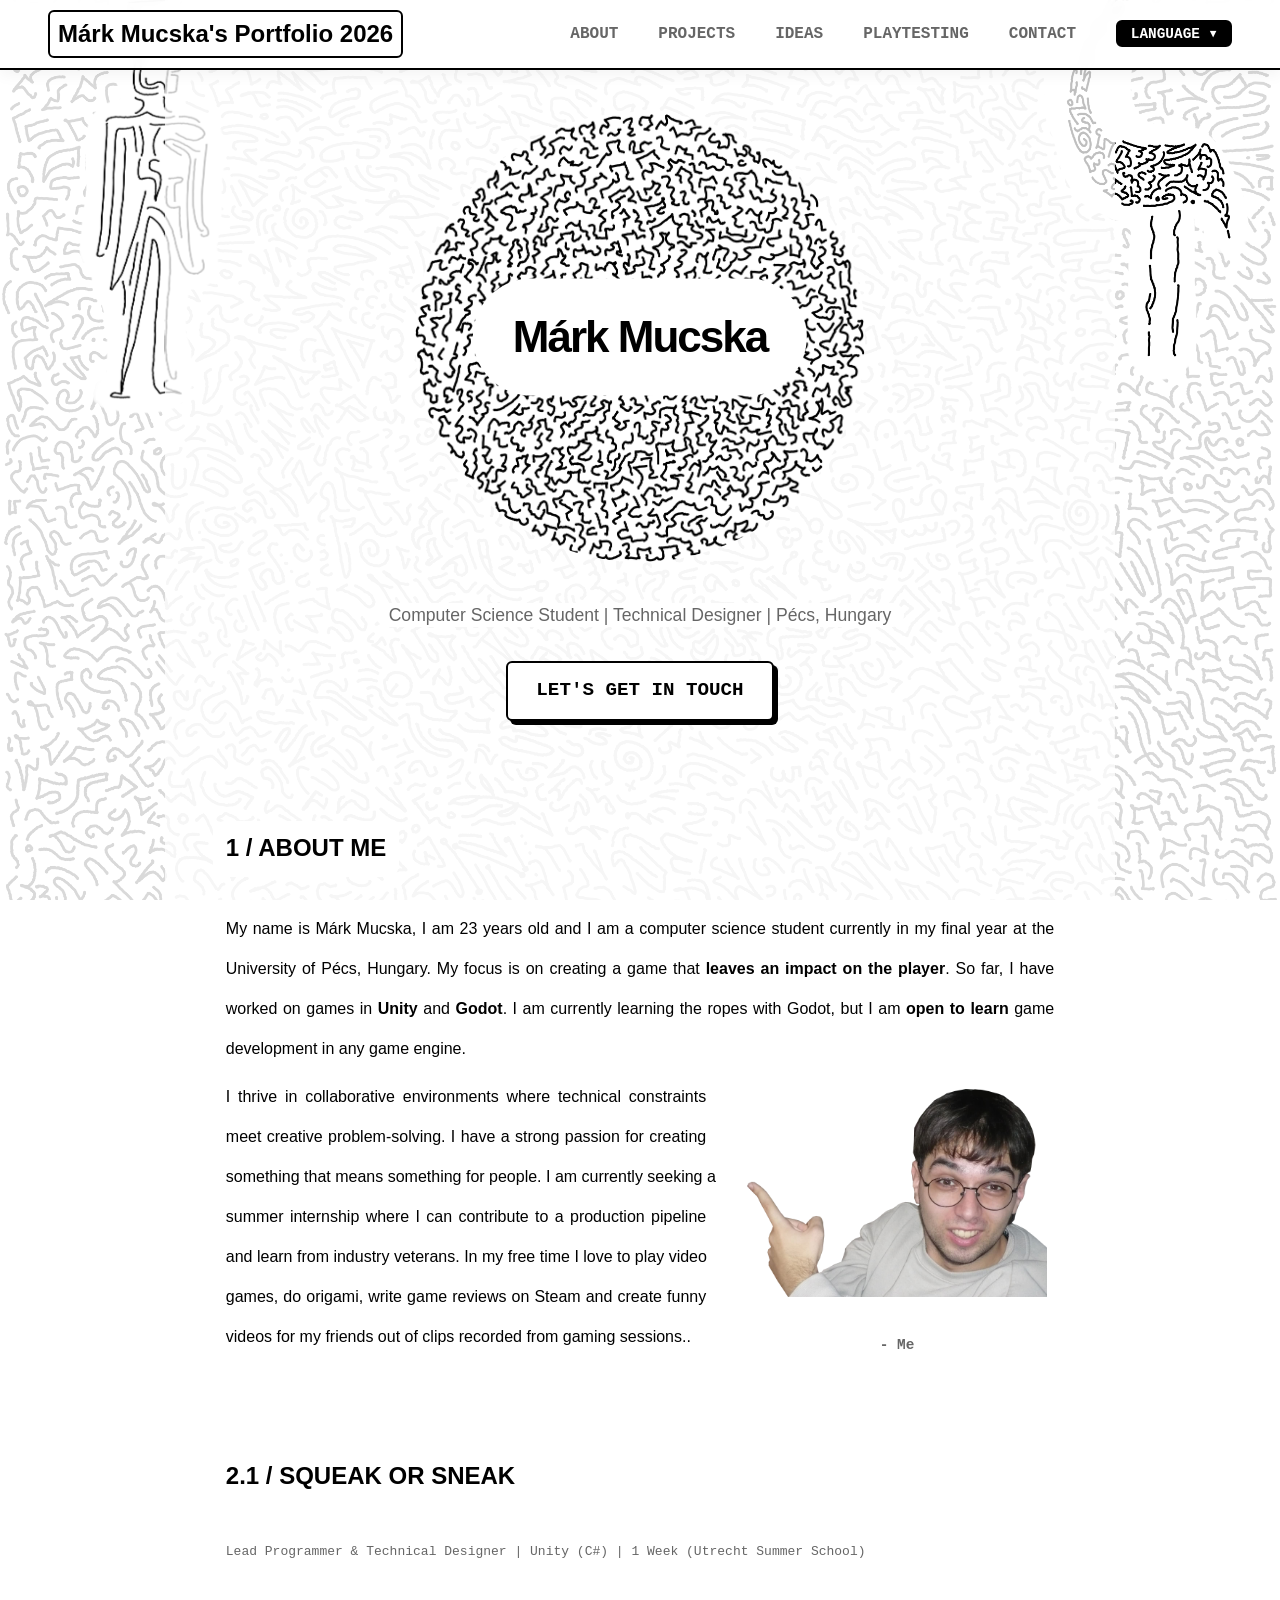
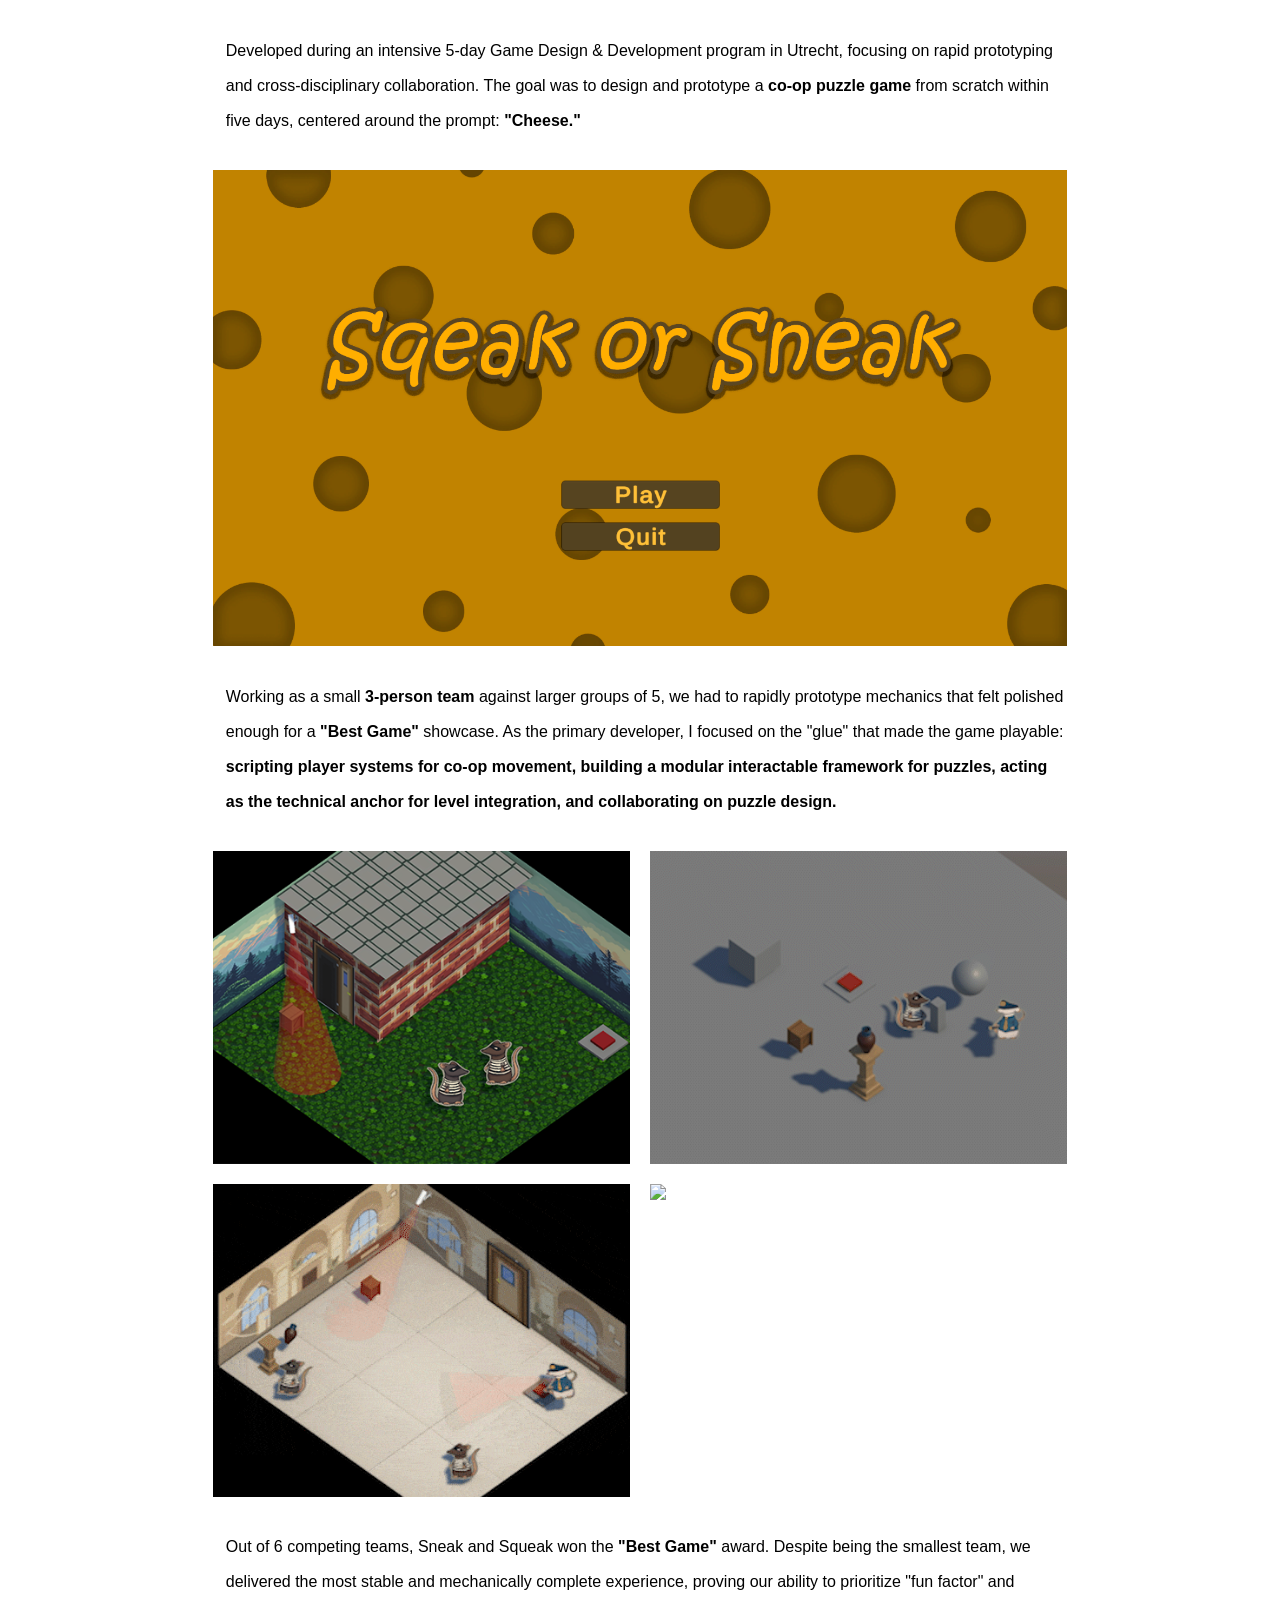
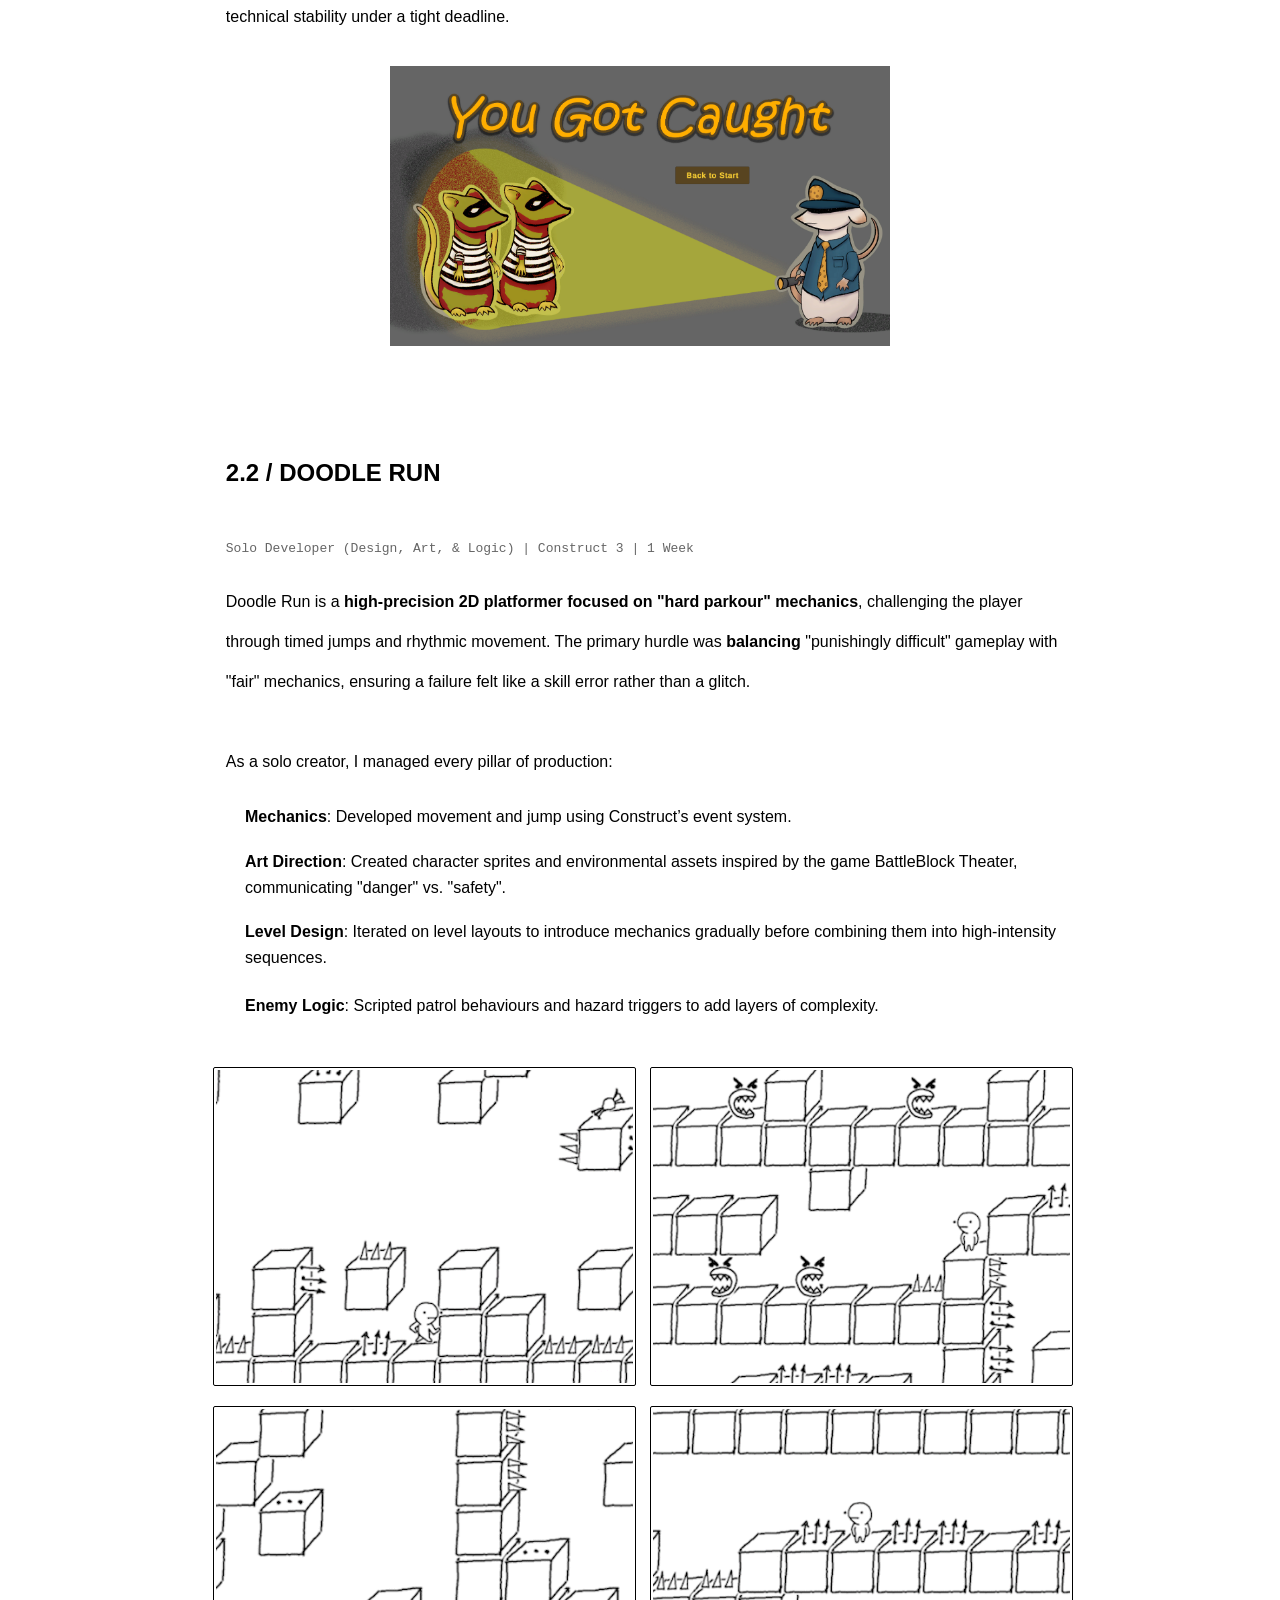
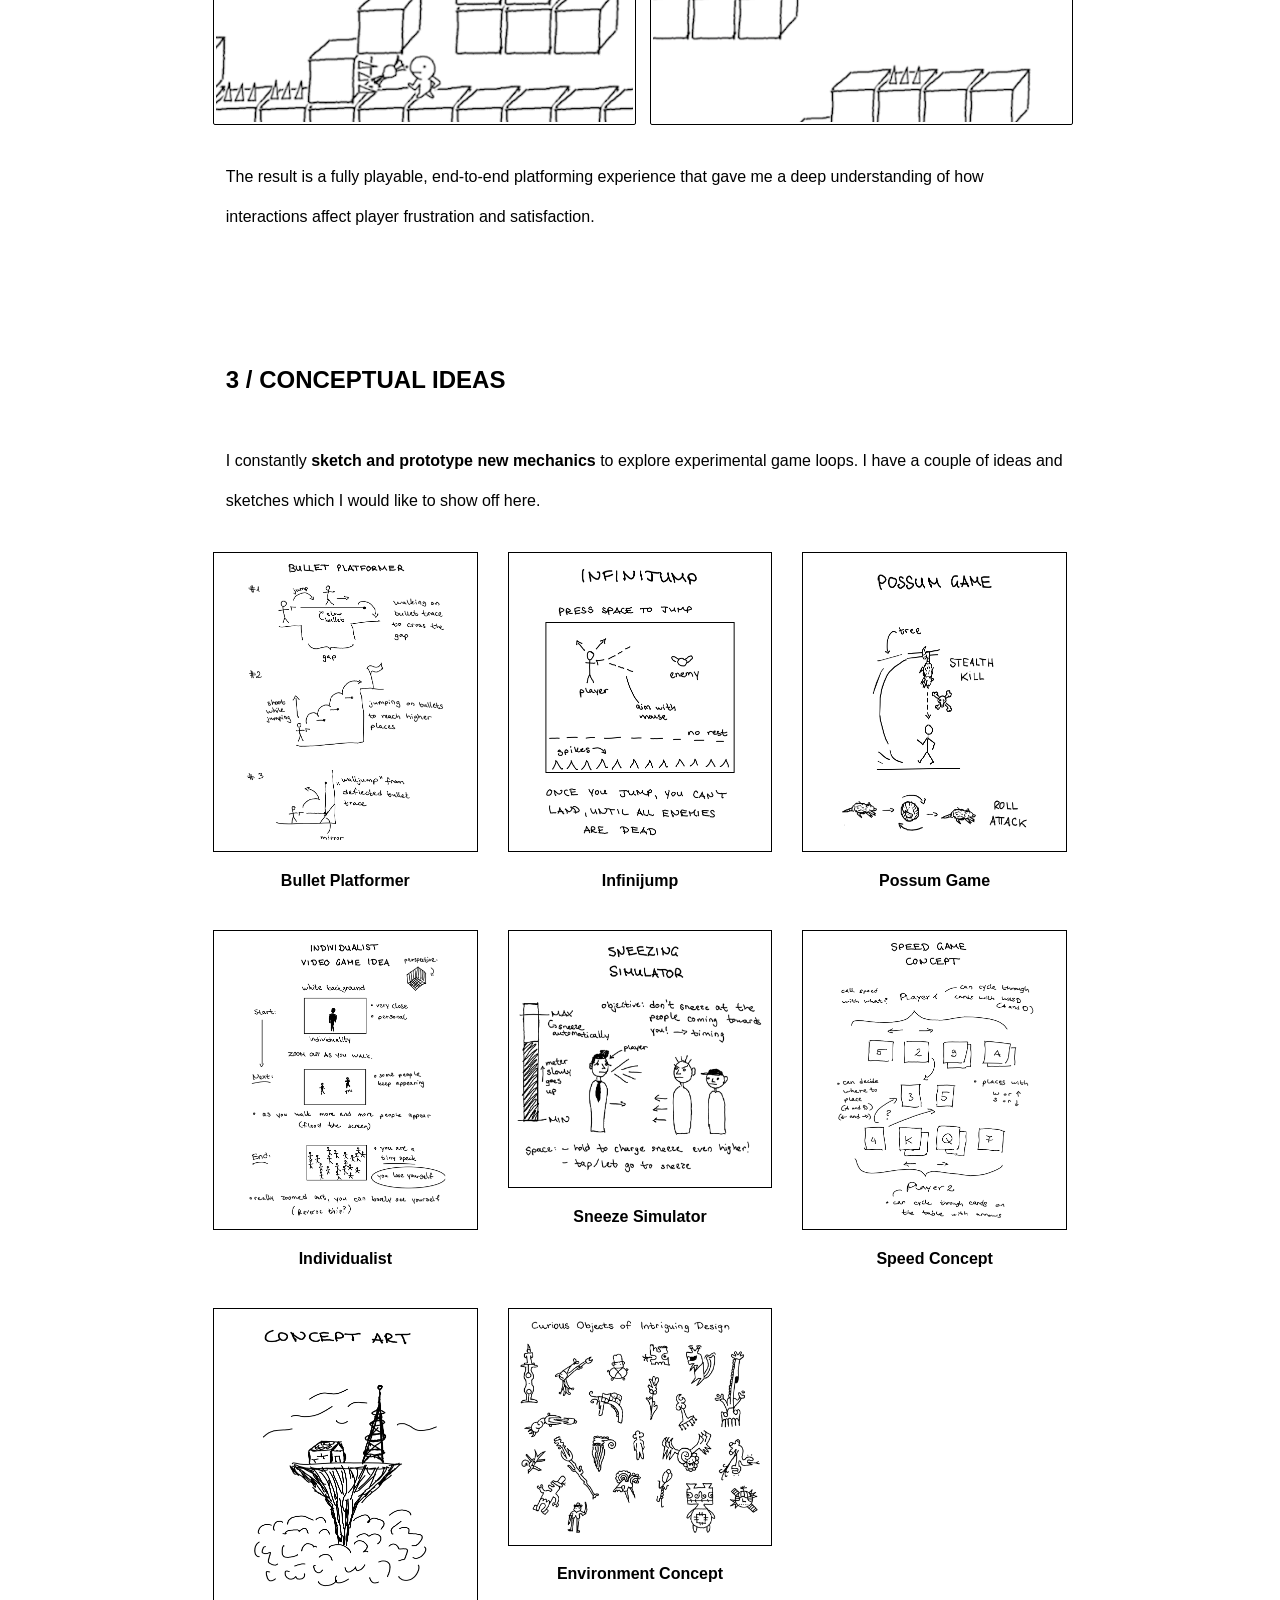
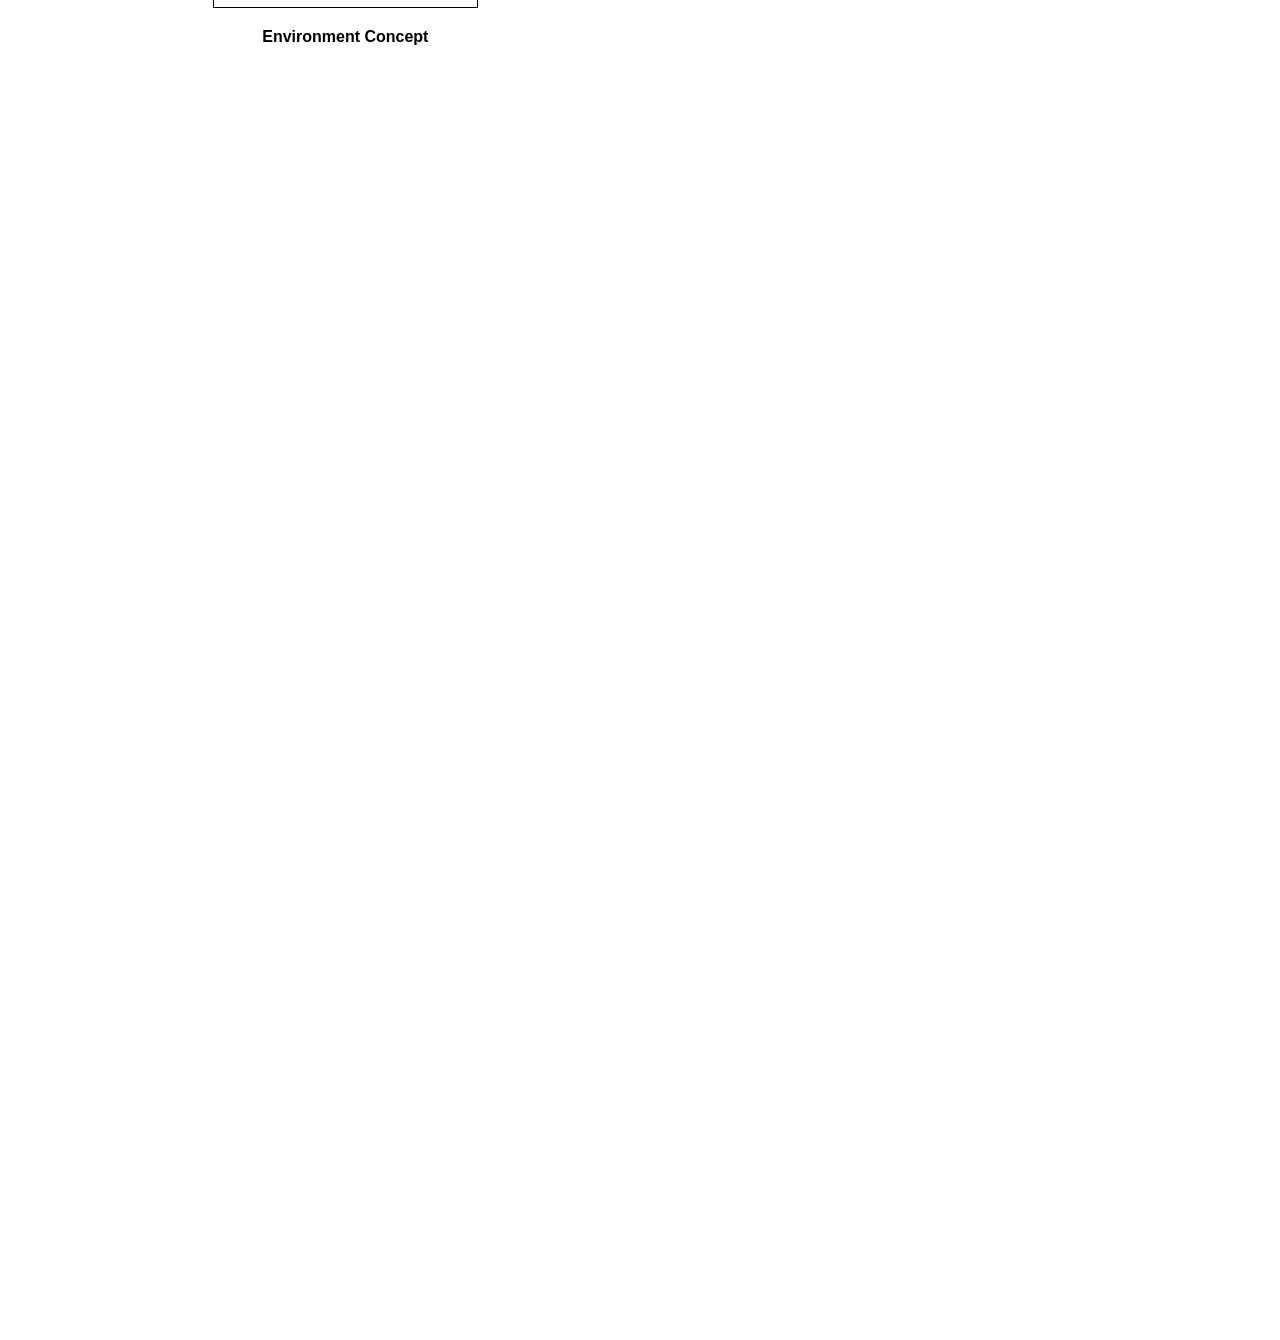
==== commit 390b017c: "language2" ====
--- a/index.html
+++ b/index.html
@@ -19,8 +19,8 @@
             <li class="lang-dropdown">
                 <button class="lang-btn">Language ▾</button>
                 <div class="lang-menu">
-                    <a href="">English</a>
-                    <a href="#">Magyar</a>
+                    <a href="index.html">English</a>
+                    <a href="index_hu.html">Magyar</a>
                     <a href="index_de.html">Deutsch</a>
                 </div>
             </li>
--- a/style.css
+++ b/style.css
@@ -188,12 +188,14 @@
 }
 
 .container {
-    max-width: 950px; /* Increased from 850px to make the content area wider */
+    max-width: 950px;
     margin: 0 auto;
     position: relative;
     background: rgba(255, 255, 255, 0.75);
     z-index: 2;
-    padding-top: 2rem;
+    /* Changed padding to add space on the sides */
+    padding: 2rem 3rem; 
+    box-sizing: border-box;
 }
 /* Side Art */
 @keyframes wobble {
@@ -456,6 +458,9 @@
     .nav-links { display: none; }
 }
 @media (max-width: 600px) { 
+    .container {
+        padding: 2rem 1.5rem; /* Reduces side spacing on small screens */
+    }
     .gallery-grid, .ideas-grid { grid-template-columns: 1fr; } 
     h1 { font-size: 2.5rem; } 
     .hero-overlay-container { width: 300px; height: 300px; }
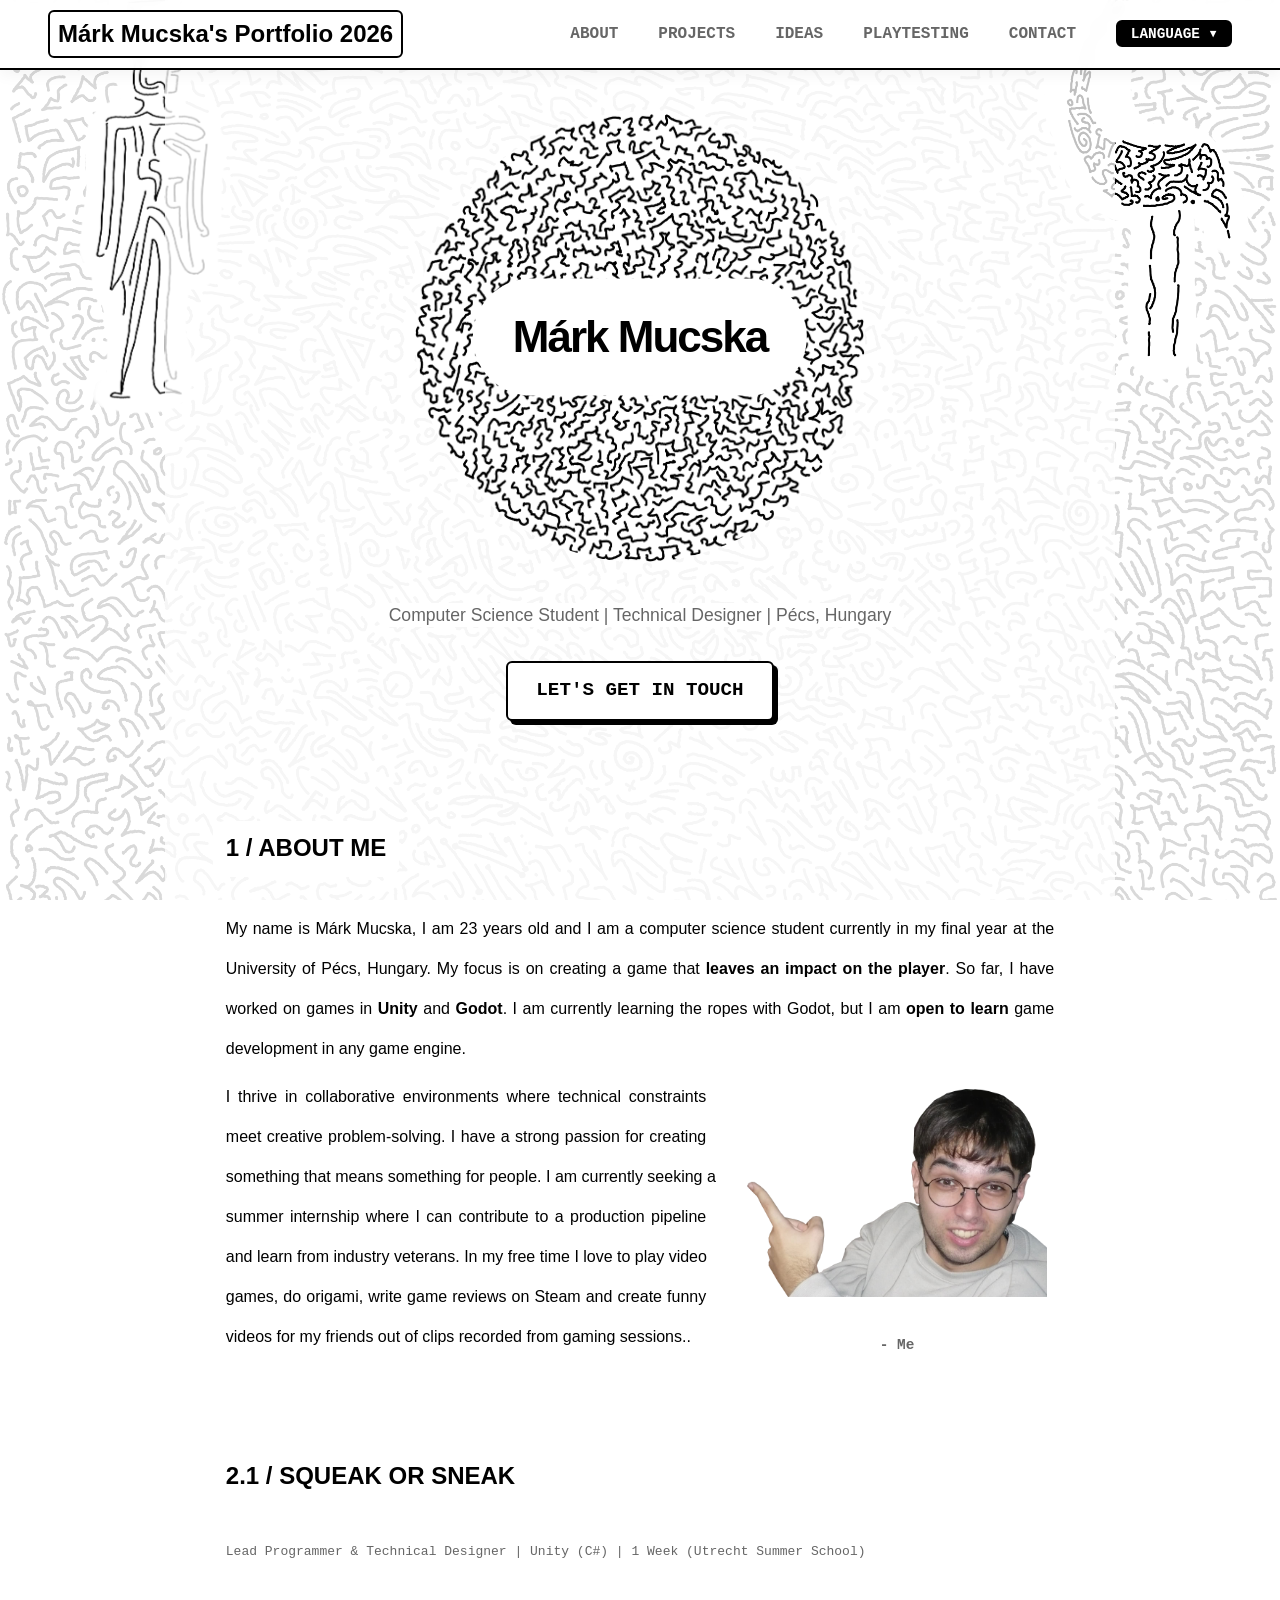
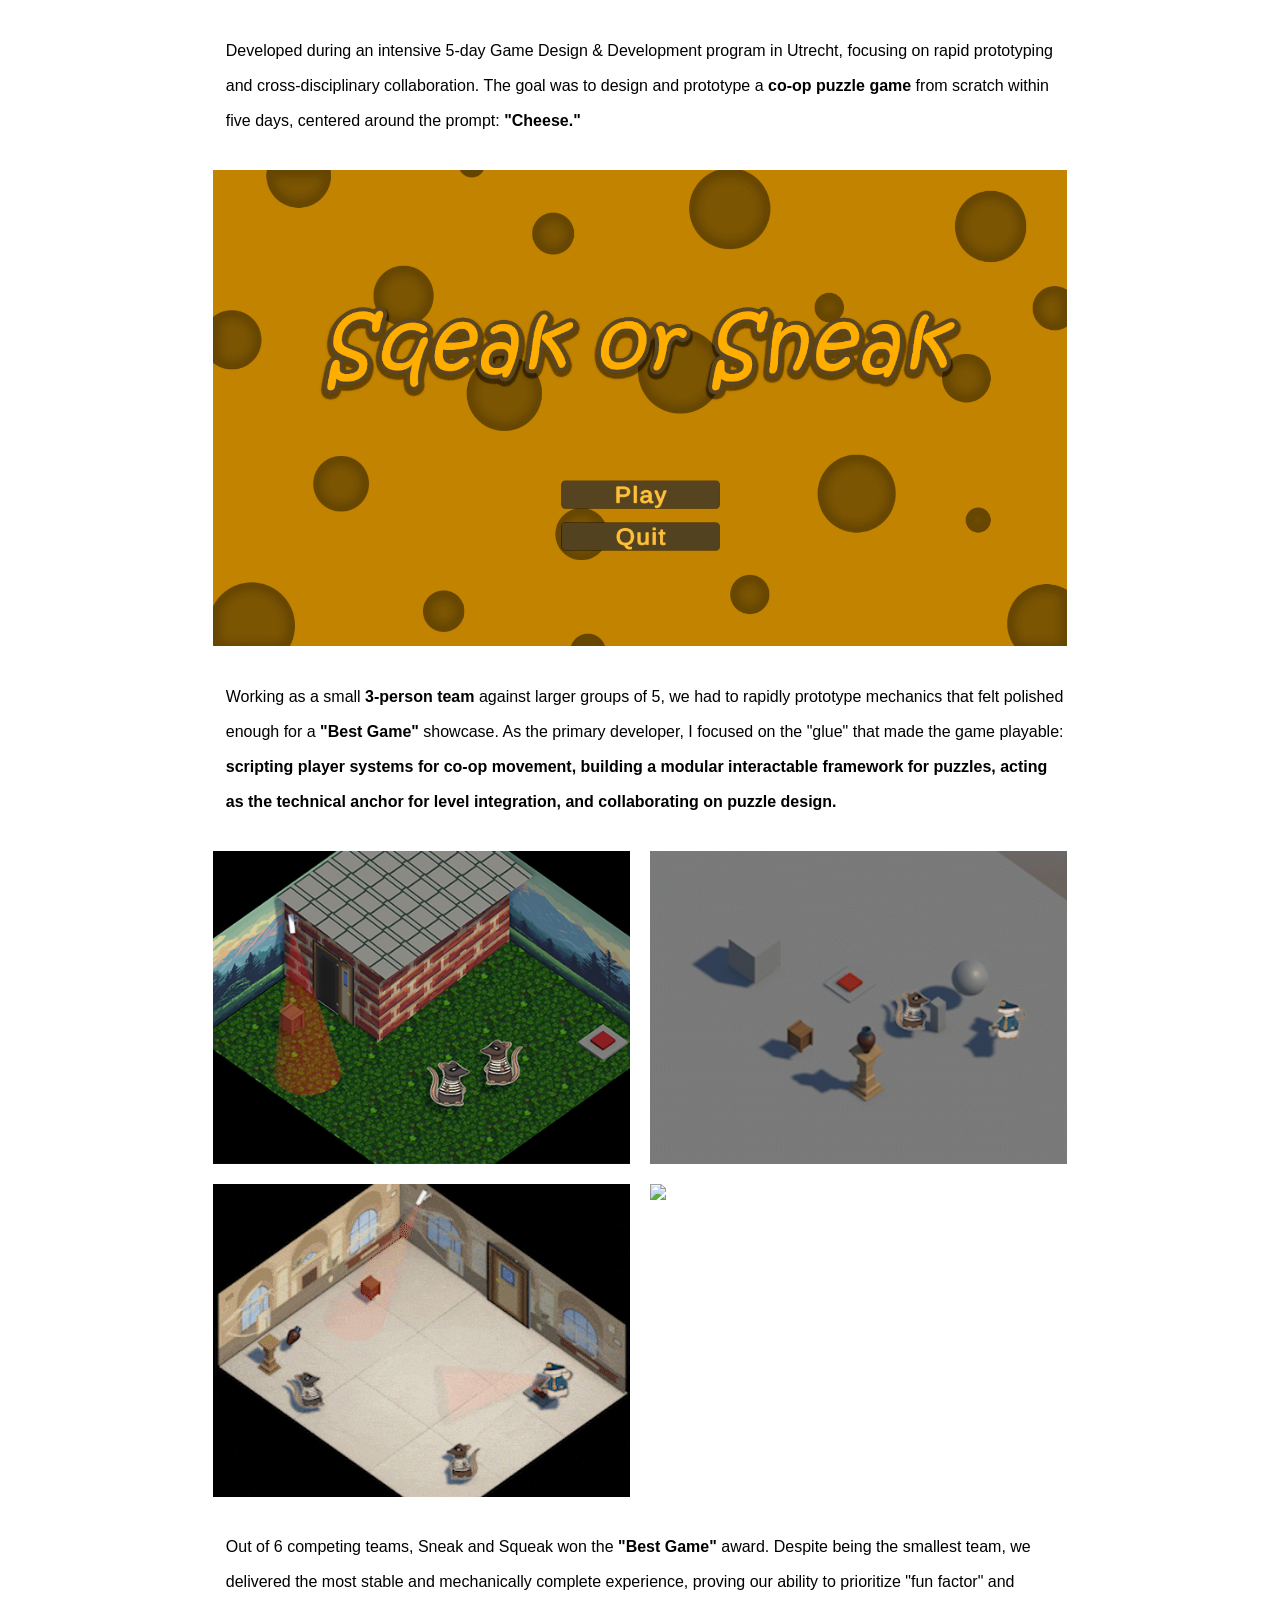
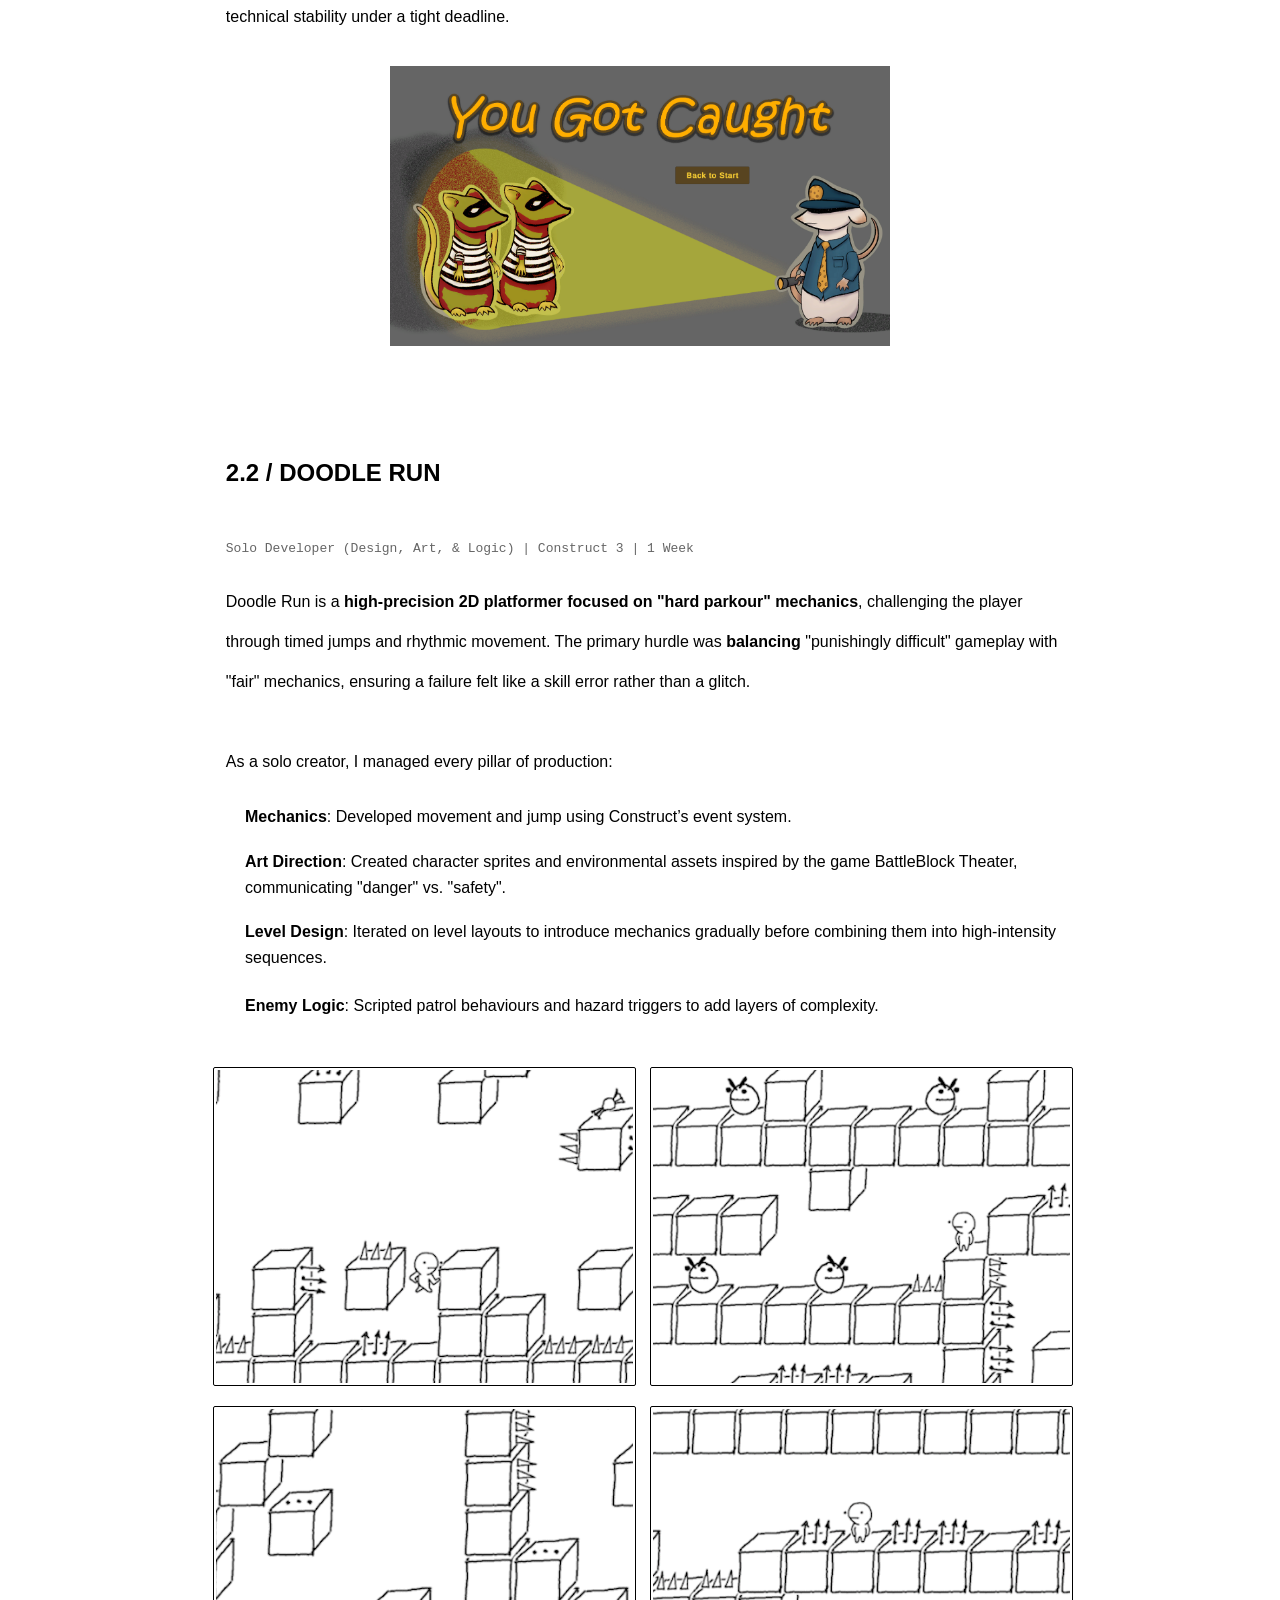
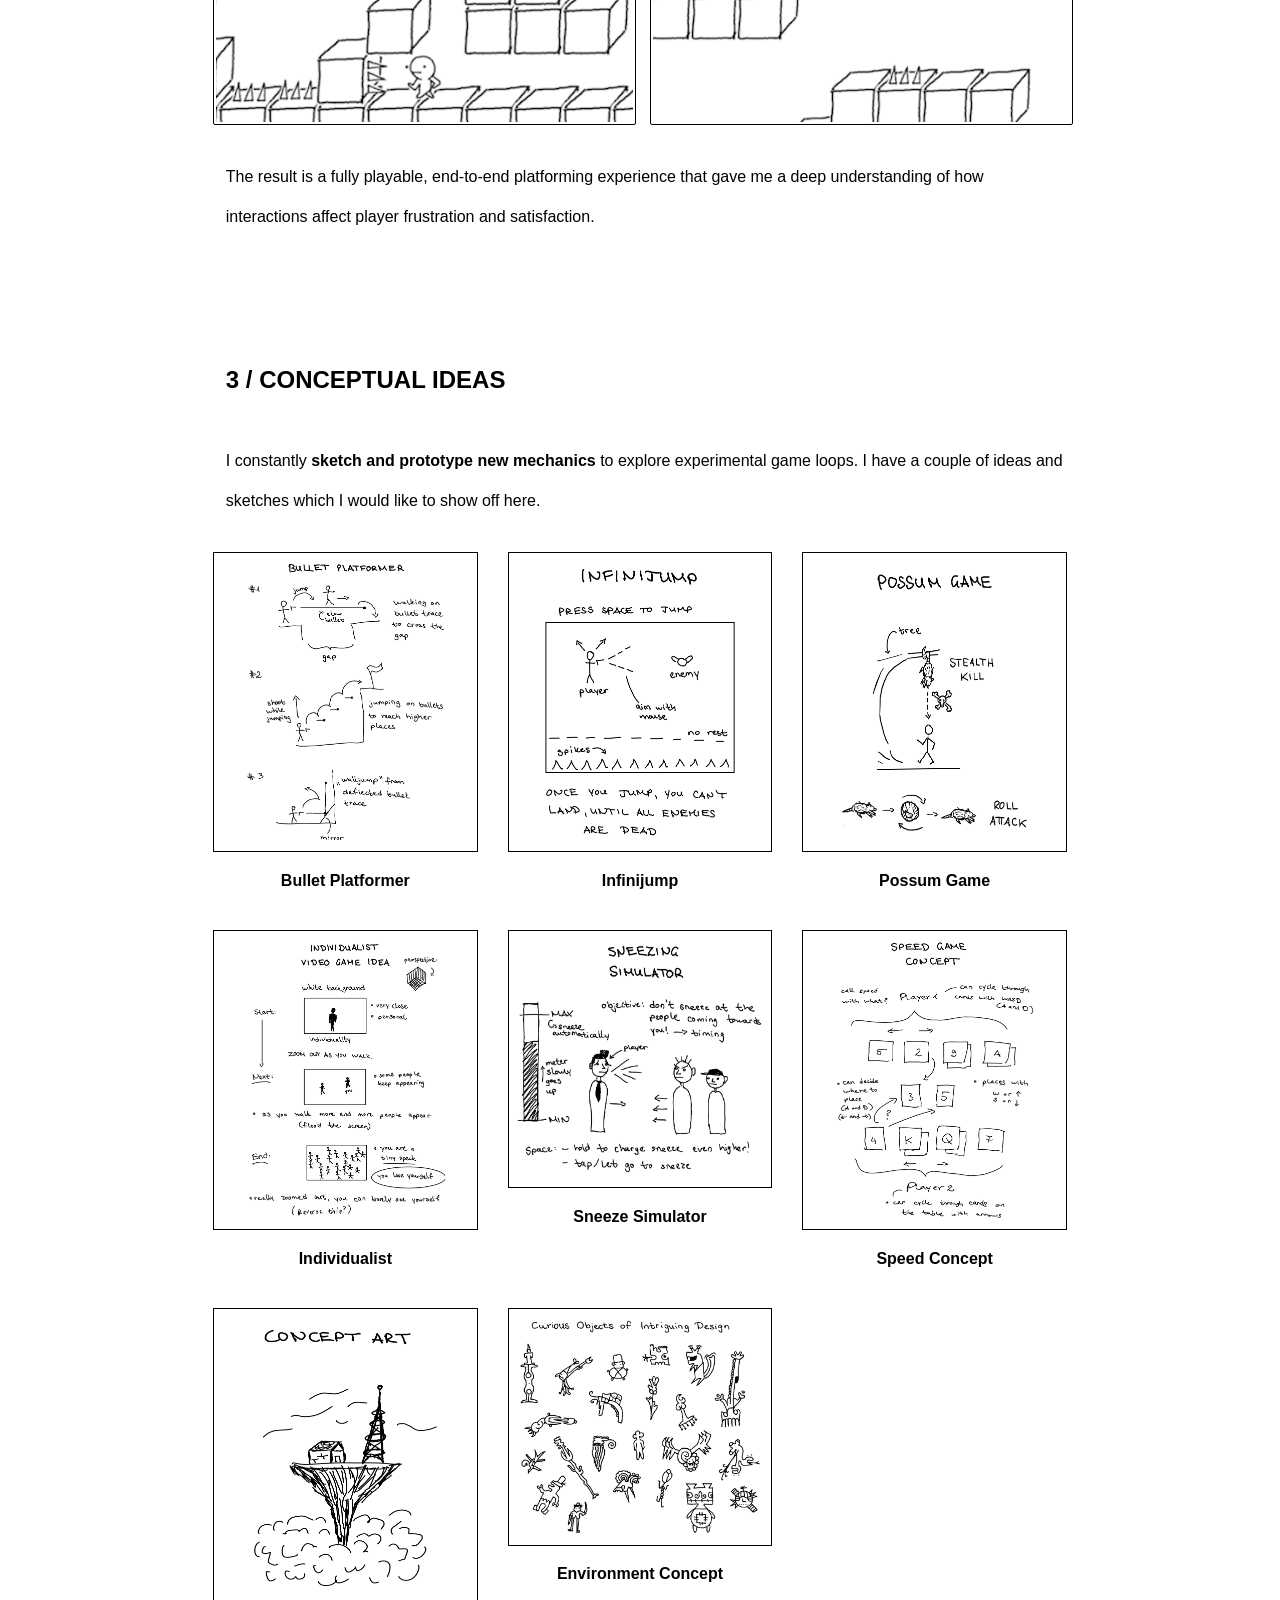
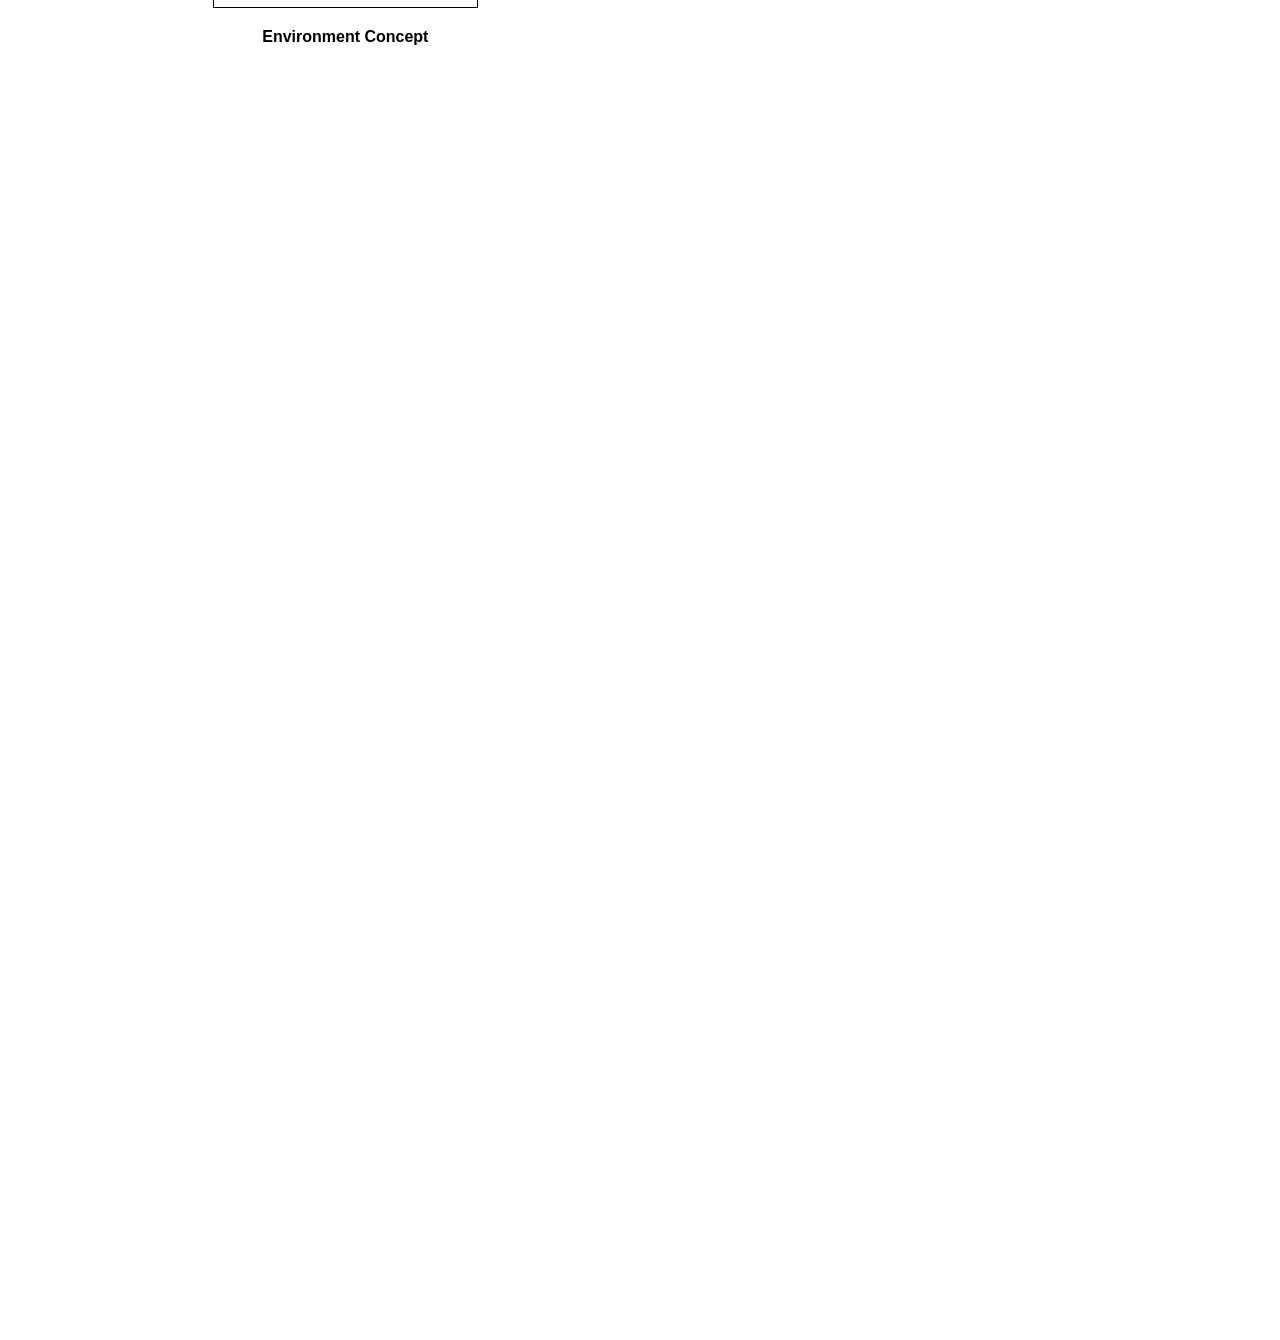
==== commit a3480e69: "small typo" ====
--- a/index.html
+++ b/index.html
@@ -185,7 +185,7 @@
             {src: 'media/ideas/sneeze_sim.png',  cap: 'Sneeze Simulator'},
             {src: 'media/ideas/speed.png',       cap: 'Speed Concept'},
             {src: 'media/ideas/concept_art.png', cap: 'Environment Concept'},
-            {src: 'media/ideas/ideas.png',       cap: 'Environment Concept'}
+            {src: 'media/ideas/ideas.png',       cap: 'Strange Objects/Creatures'}
         ]
     };
 
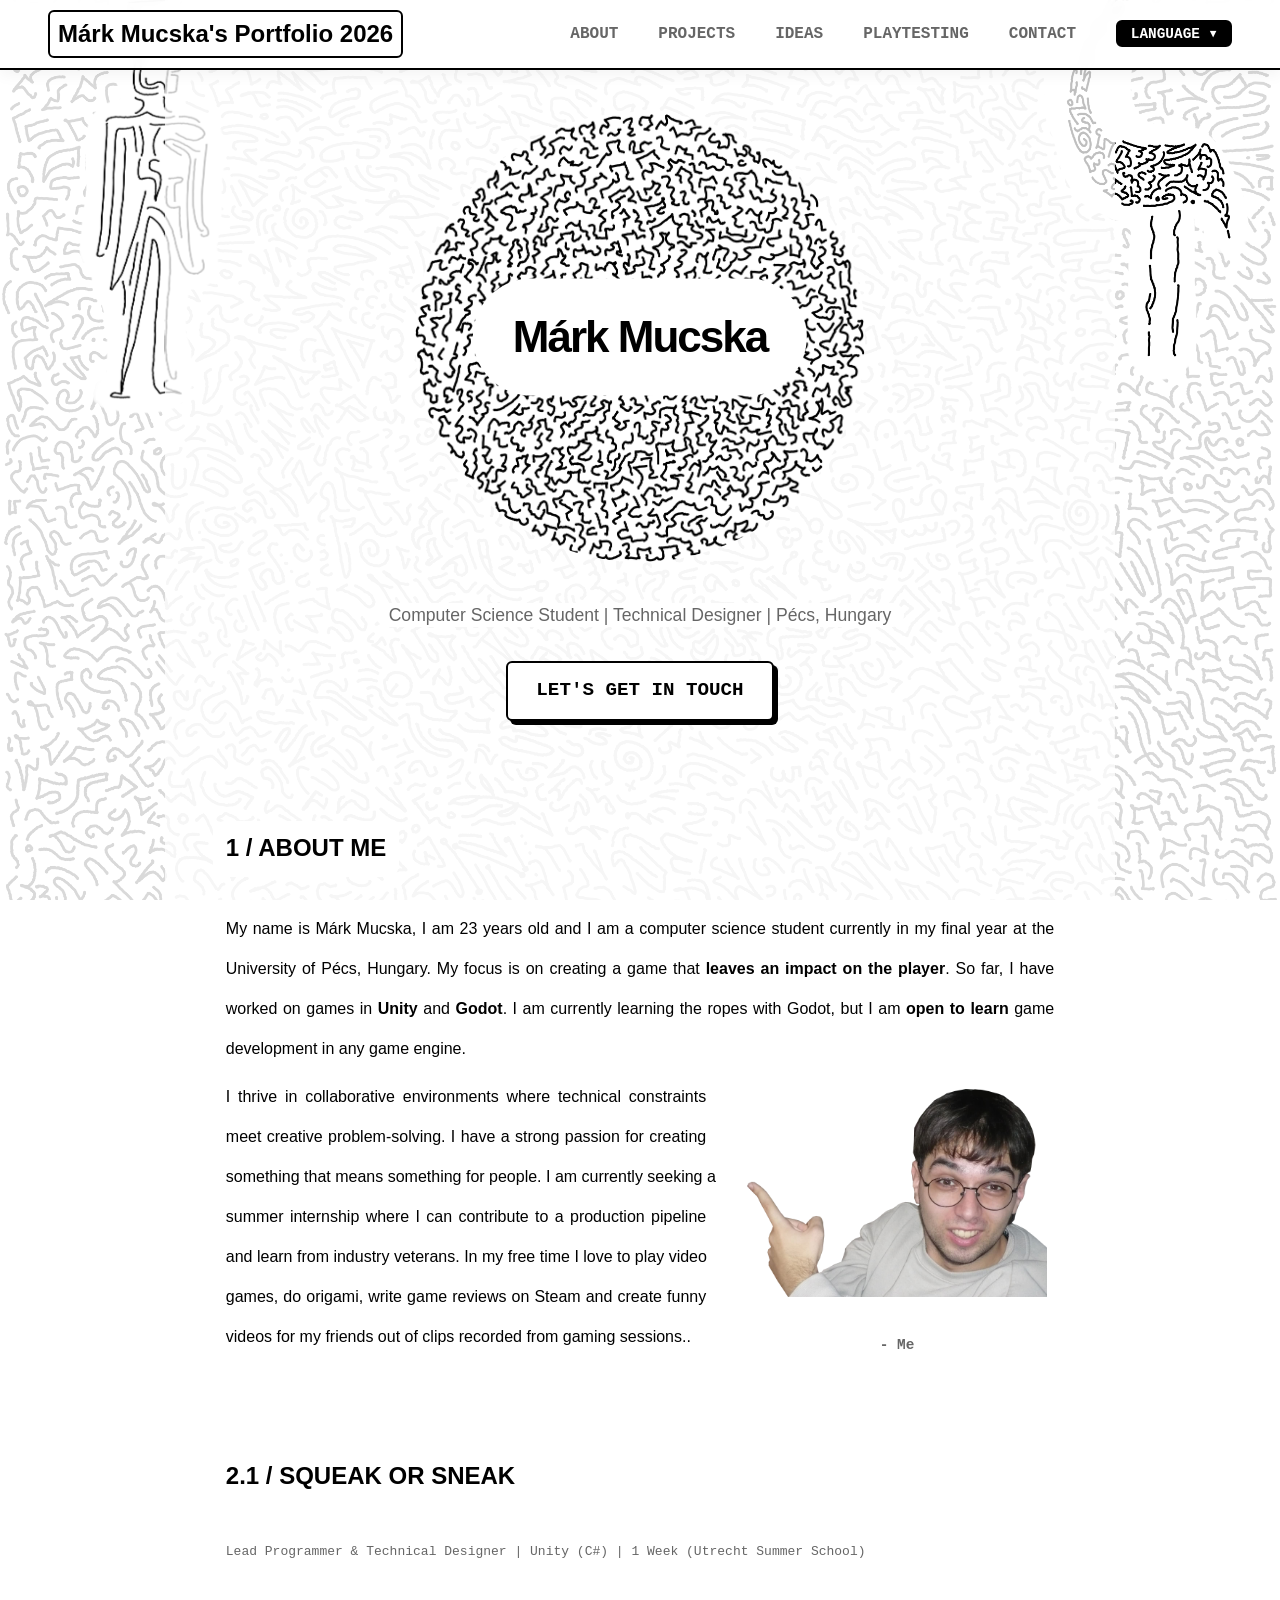
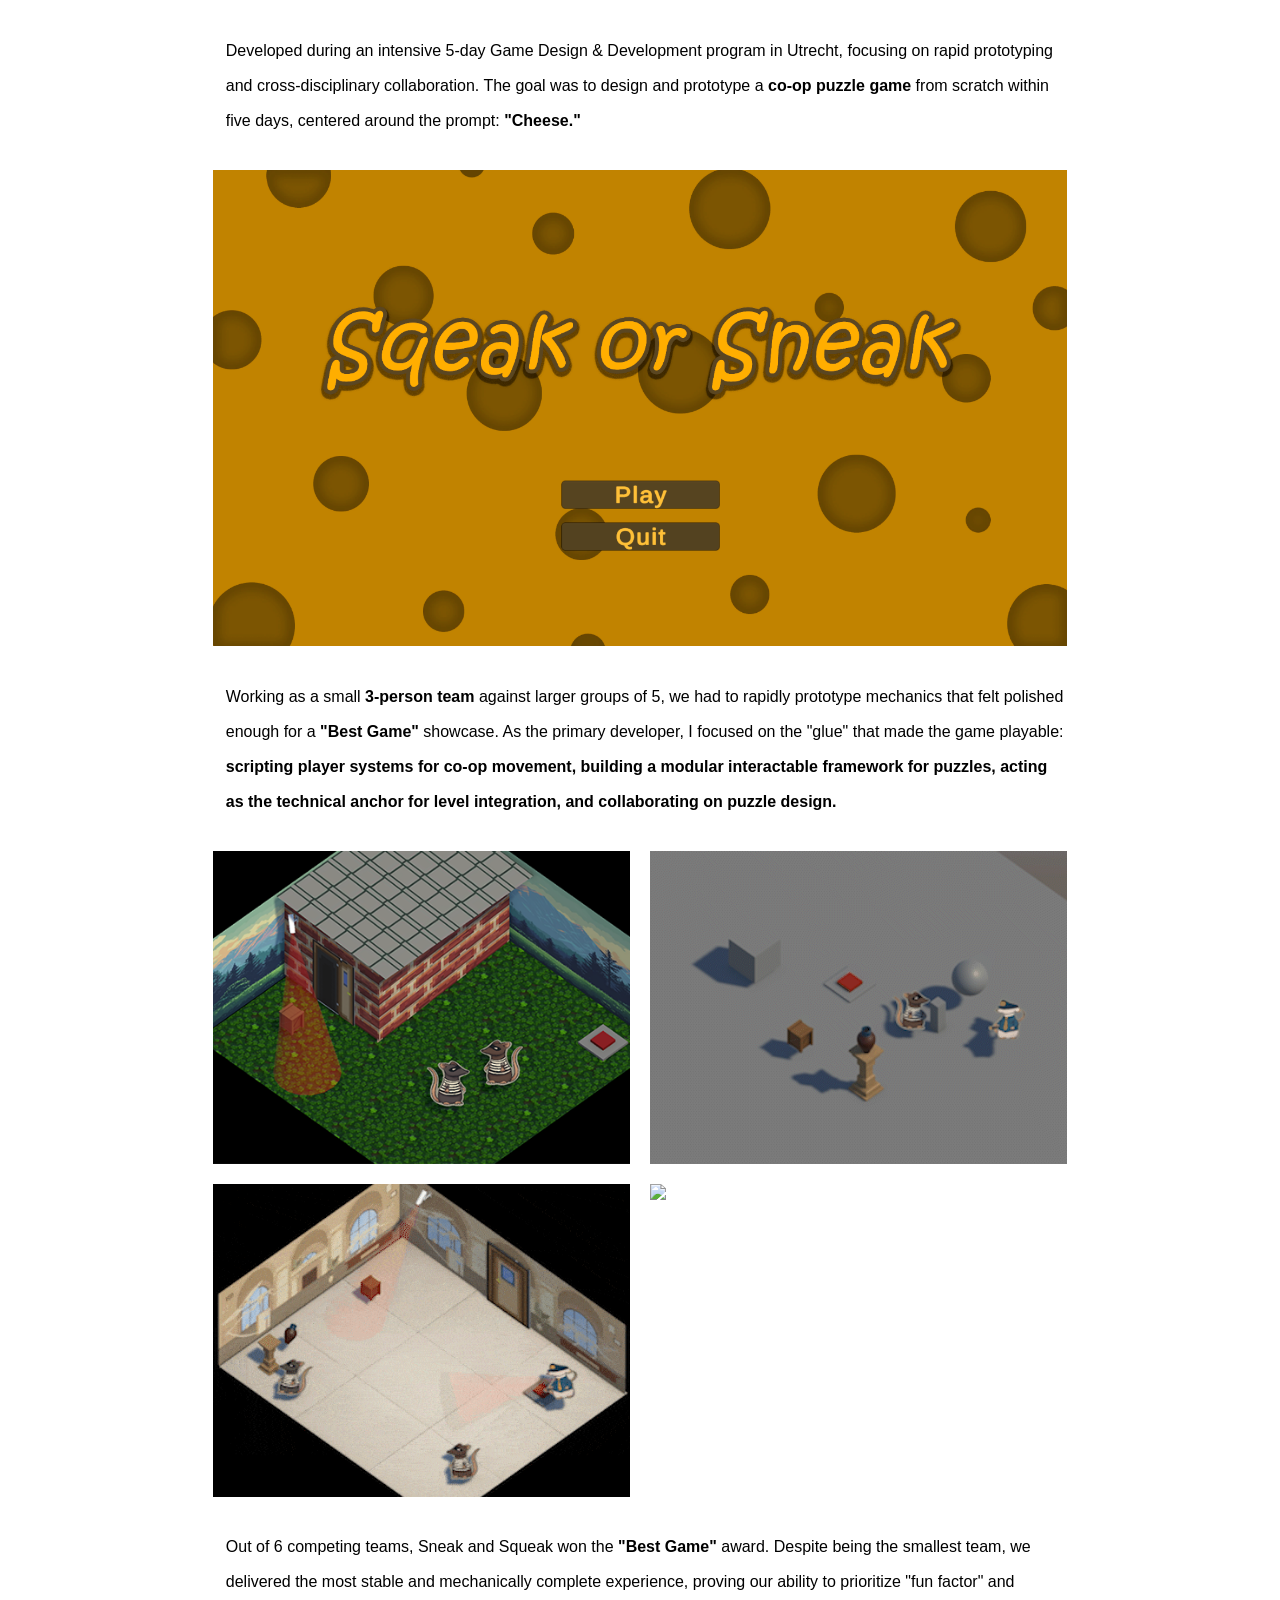
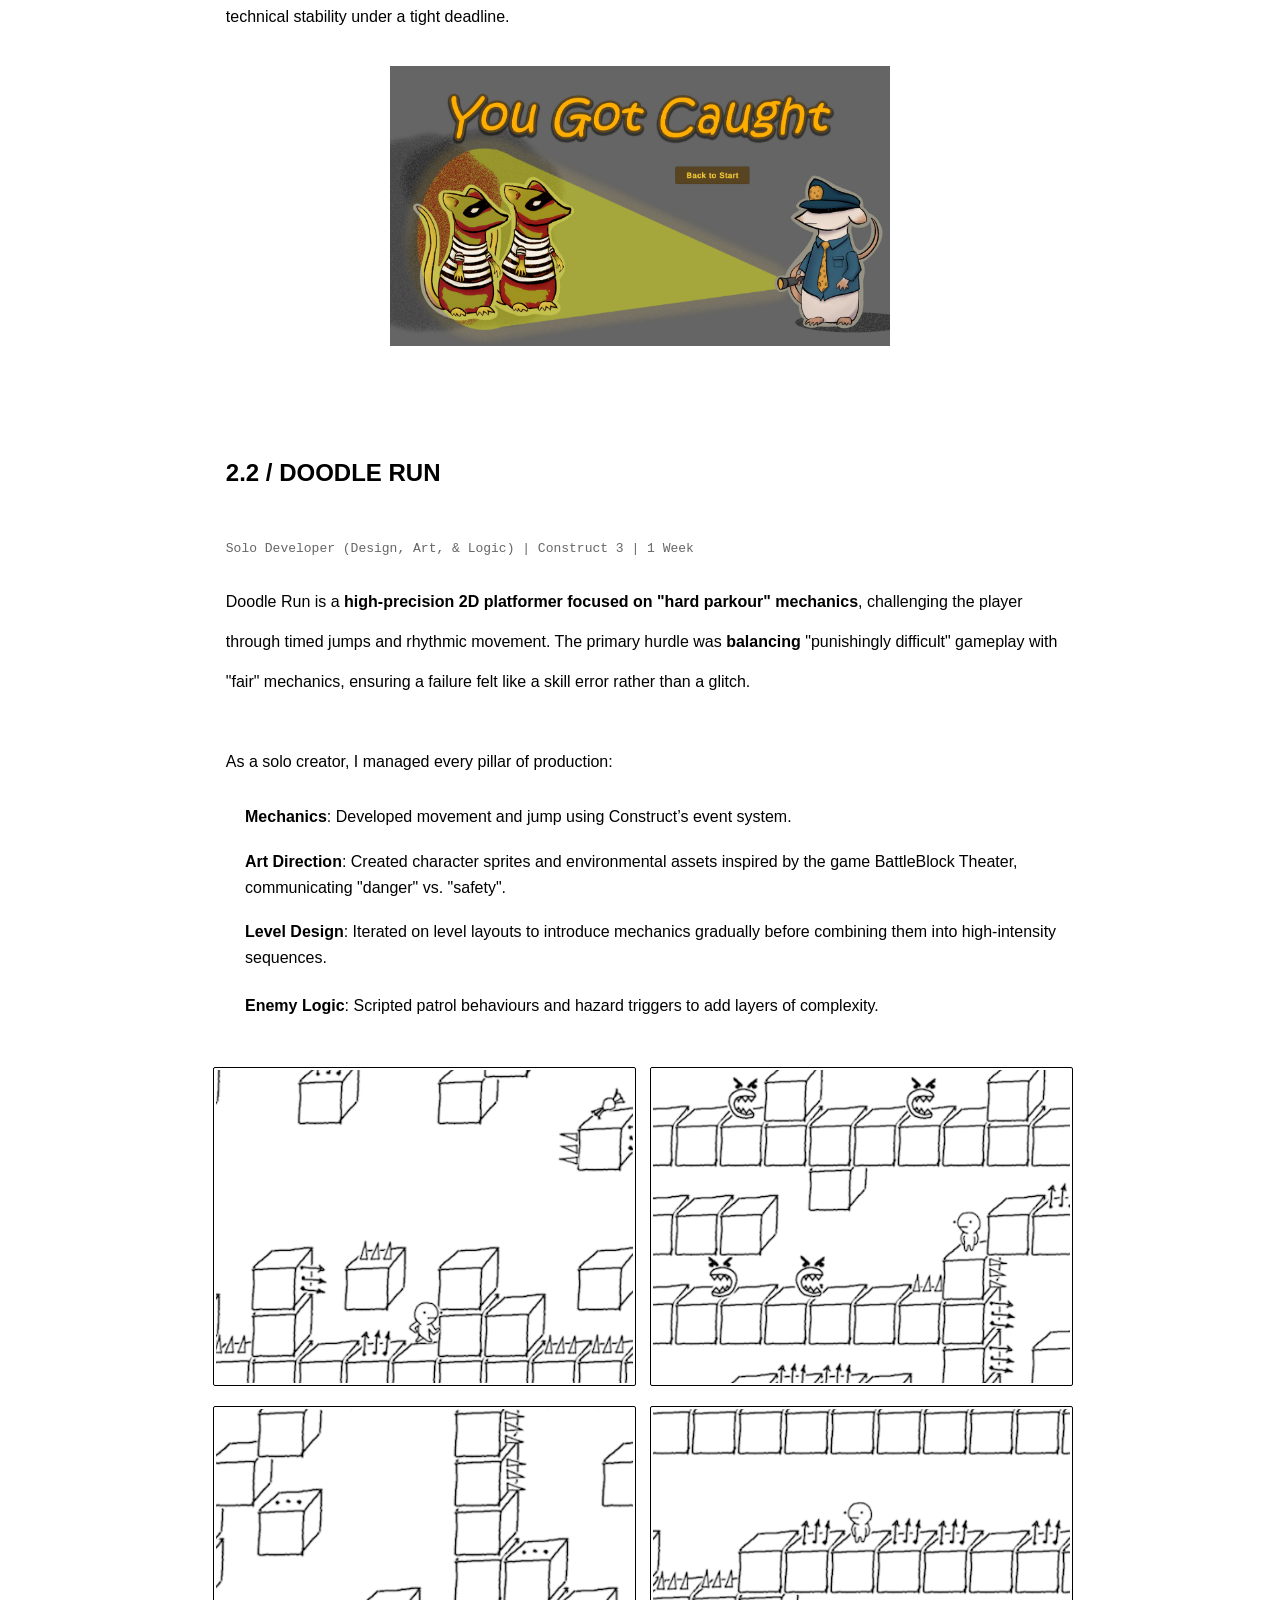
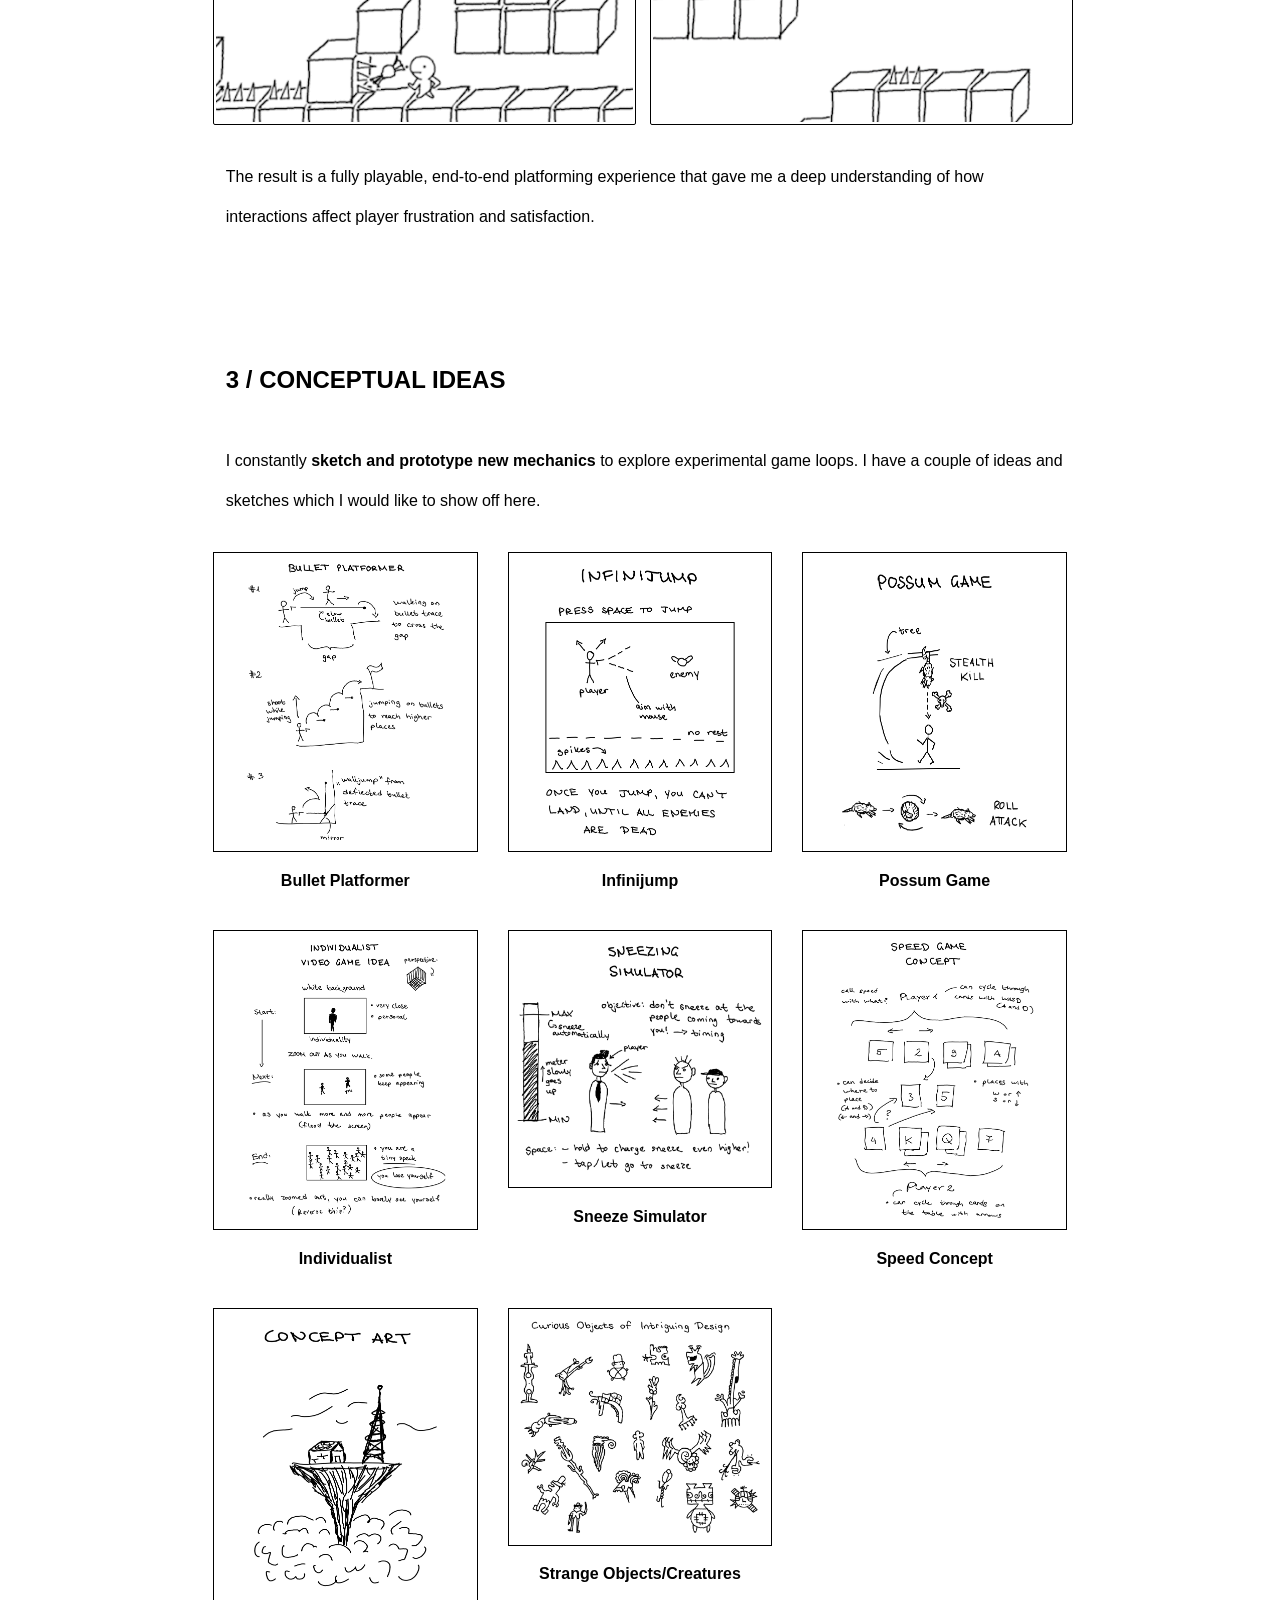
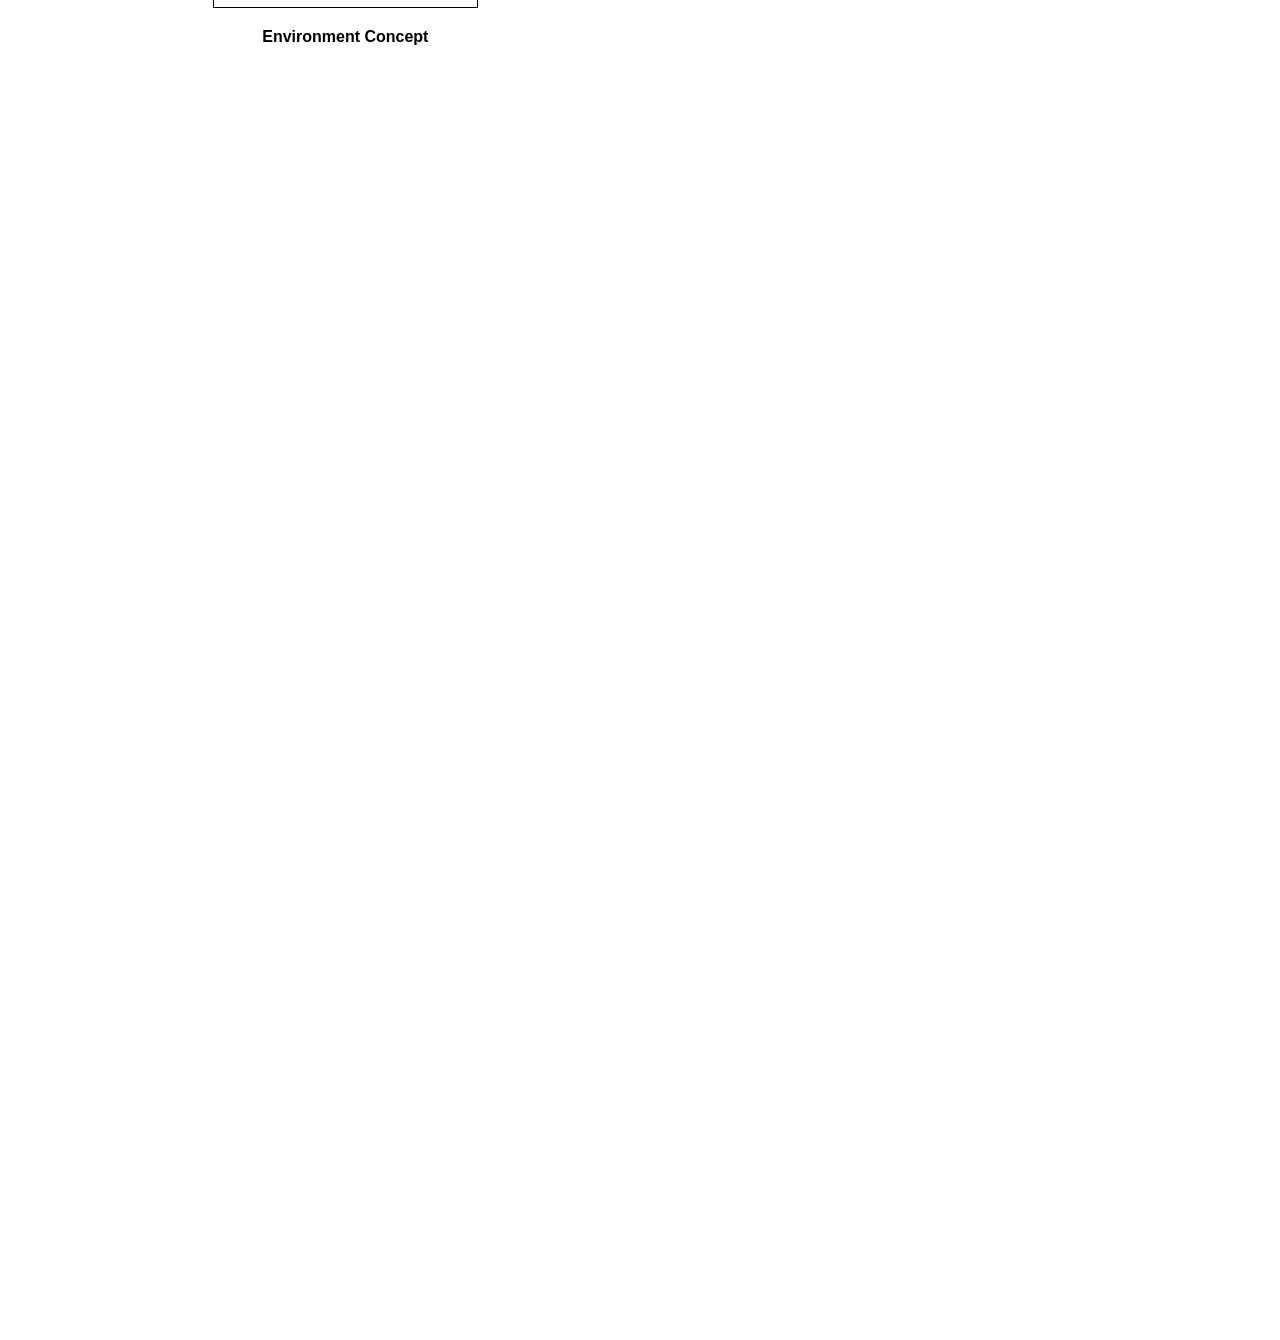
==== commit f73bb69d: "small typo2" ====
--- a/index.html
+++ b/index.html
@@ -130,7 +130,7 @@
                 <div class="idea-item" onclick="openLB('ideas',4)"><img src="media/ideas/sneeze_sim.png" class="idea-frame"><p><strong>Sneeze Simulator</strong></p></div>
                 <div class="idea-item" onclick="openLB('ideas',5)"><img src="media/ideas/speed.png" class="idea-frame"><p><strong>Speed Concept</strong></p></div>
                 <div class="idea-item" onclick="openLB('ideas',6)"><img src="media/ideas/concept_art.png" class="idea-frame"><p><strong>Environment Concept</strong></p></div>
-                <div class="idea-item" onclick="openLB('ideas',7)"><img src="media/ideas/ideas.png" class="idea-frame"><p><strong>Environment Concept</strong></p></div>
+                <div class="idea-item" onclick="openLB('ideas',7)"><img src="media/ideas/ideas.png" class="idea-frame"><p><strong>Strange Objects/Creatures</strong></p></div>
             </div>
         </section>
 
